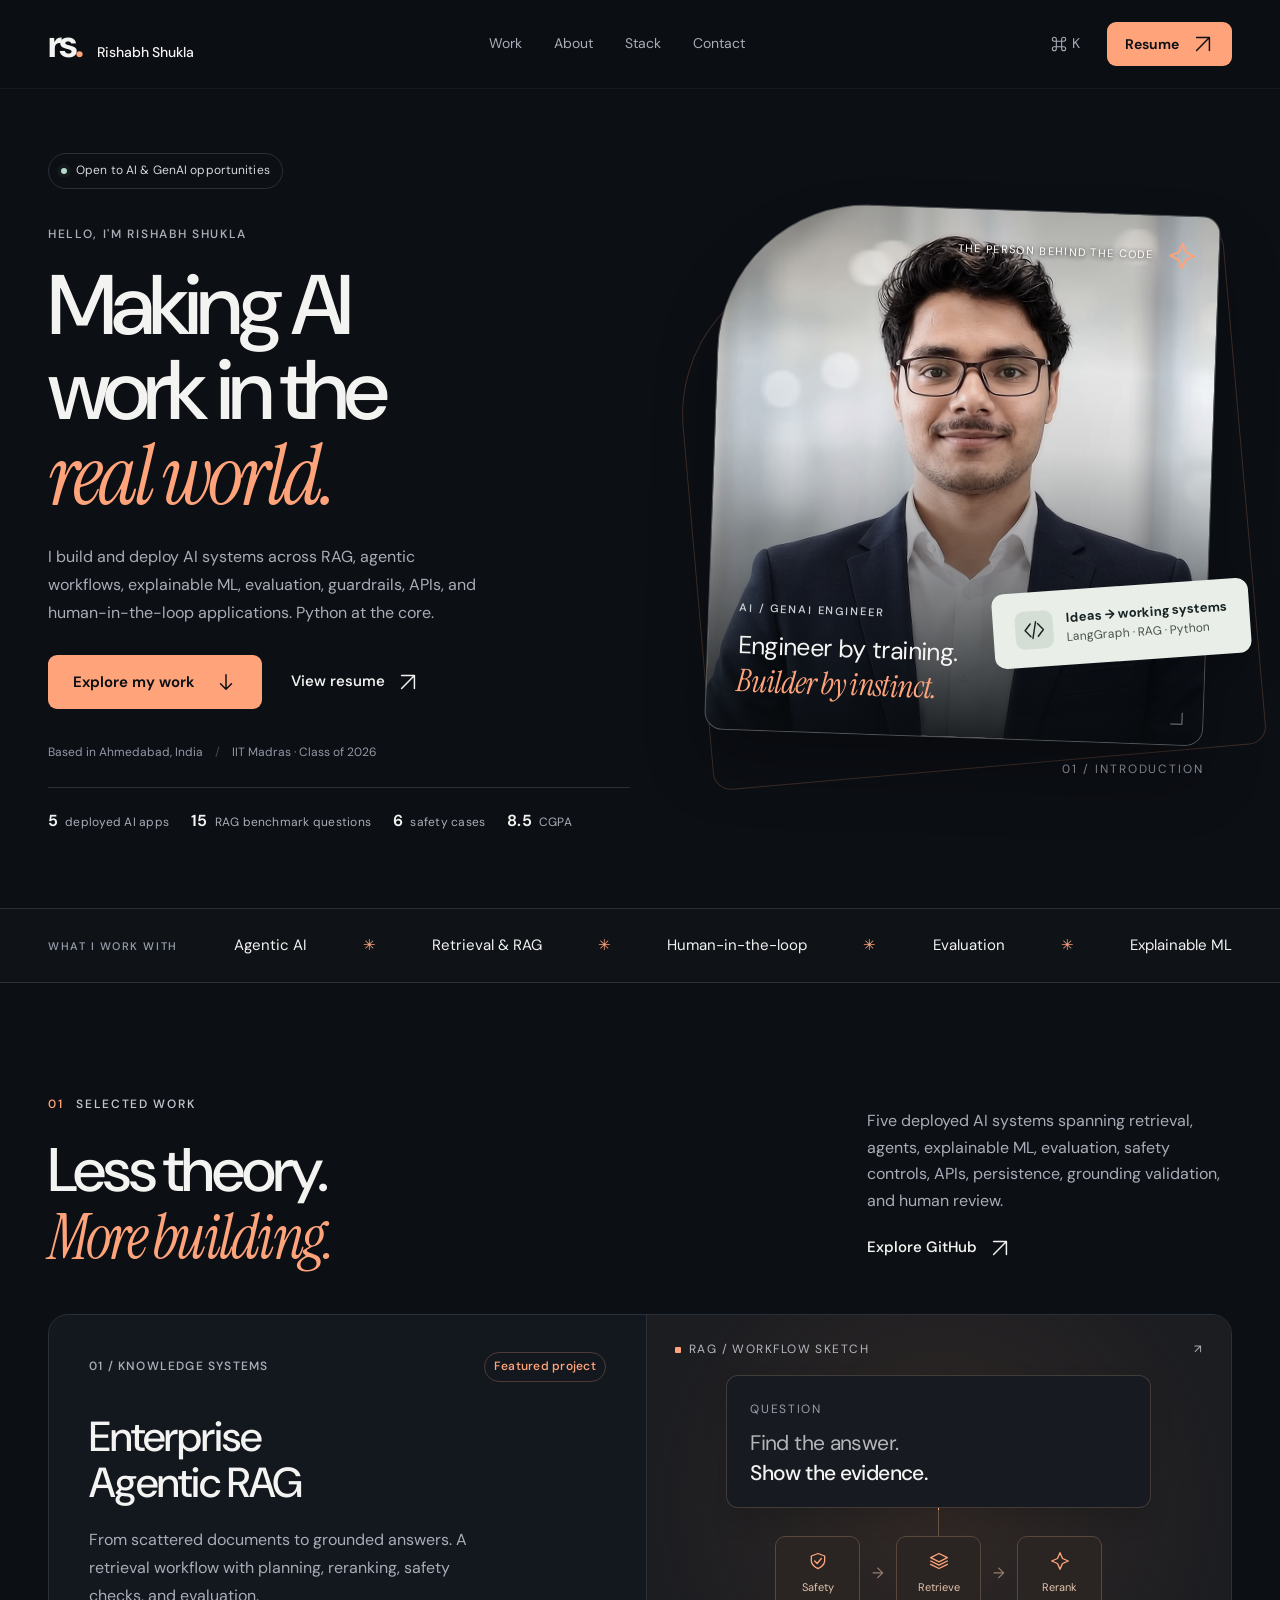
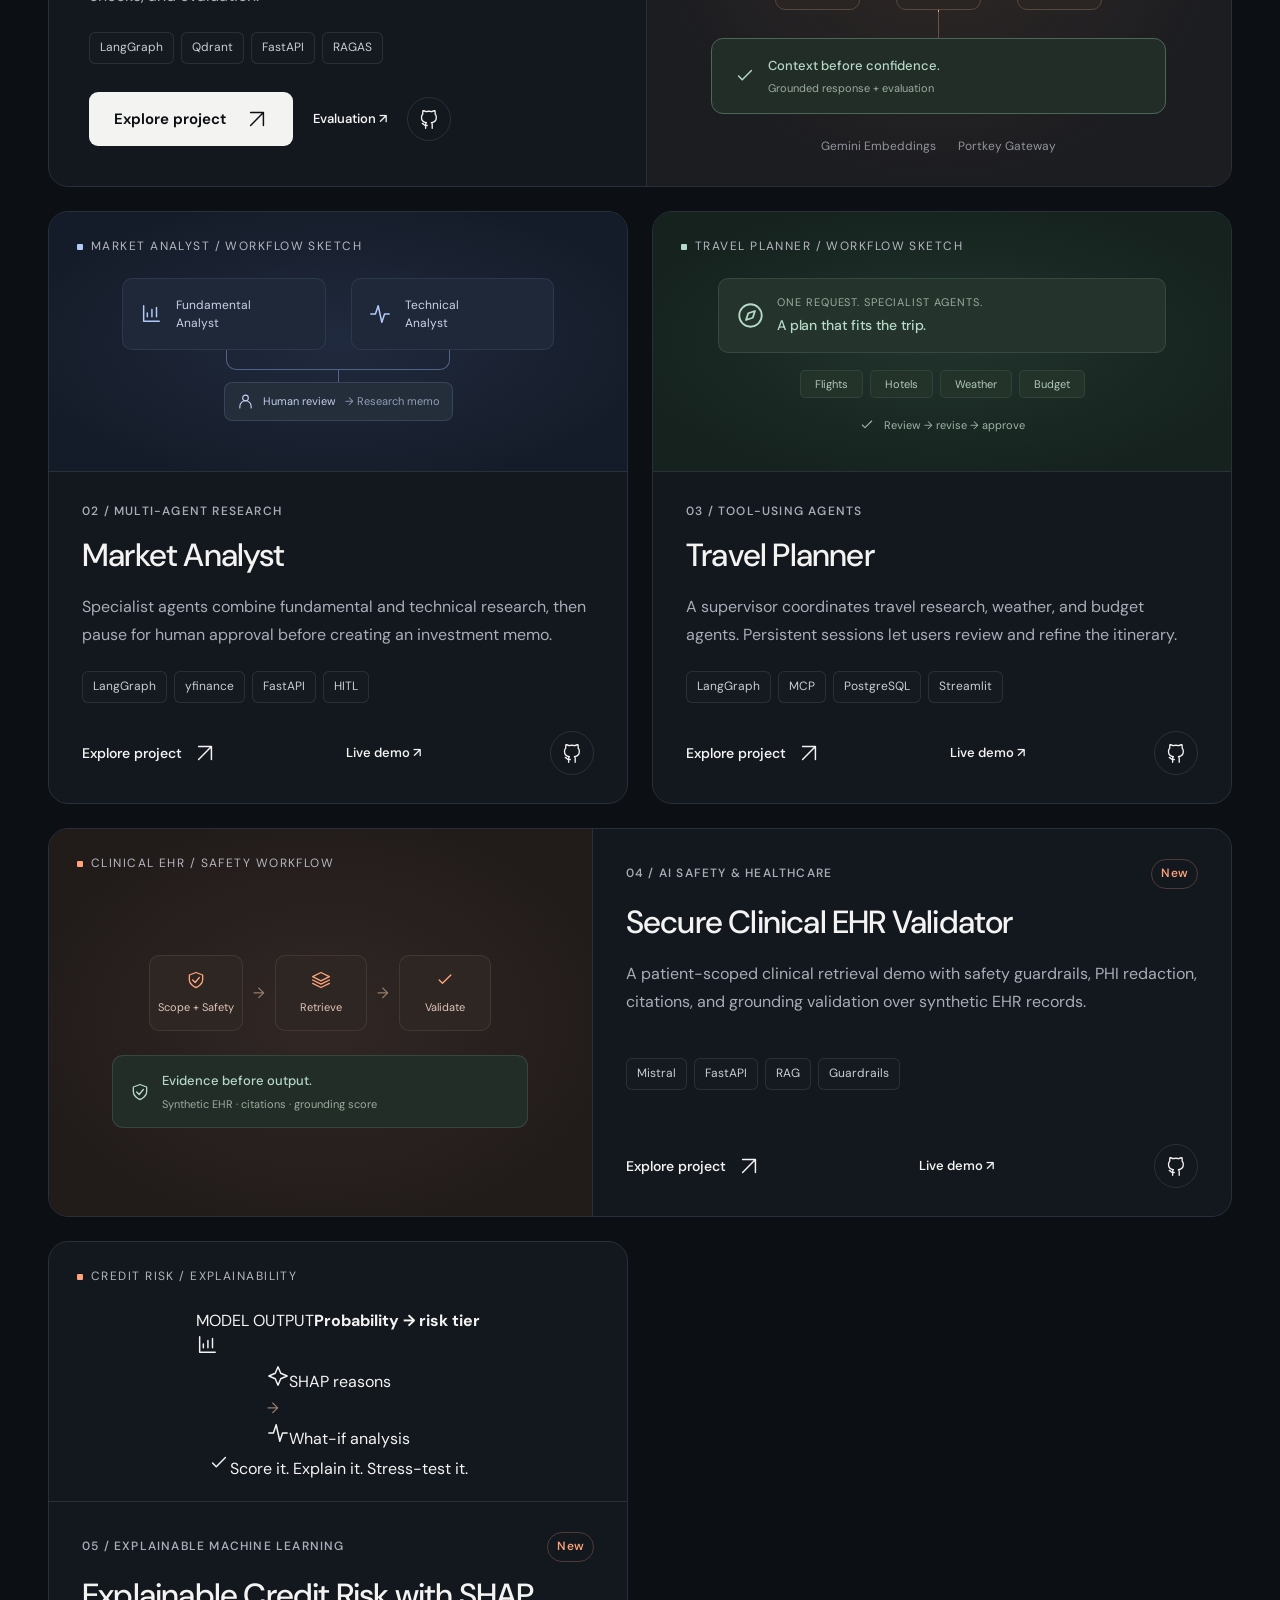
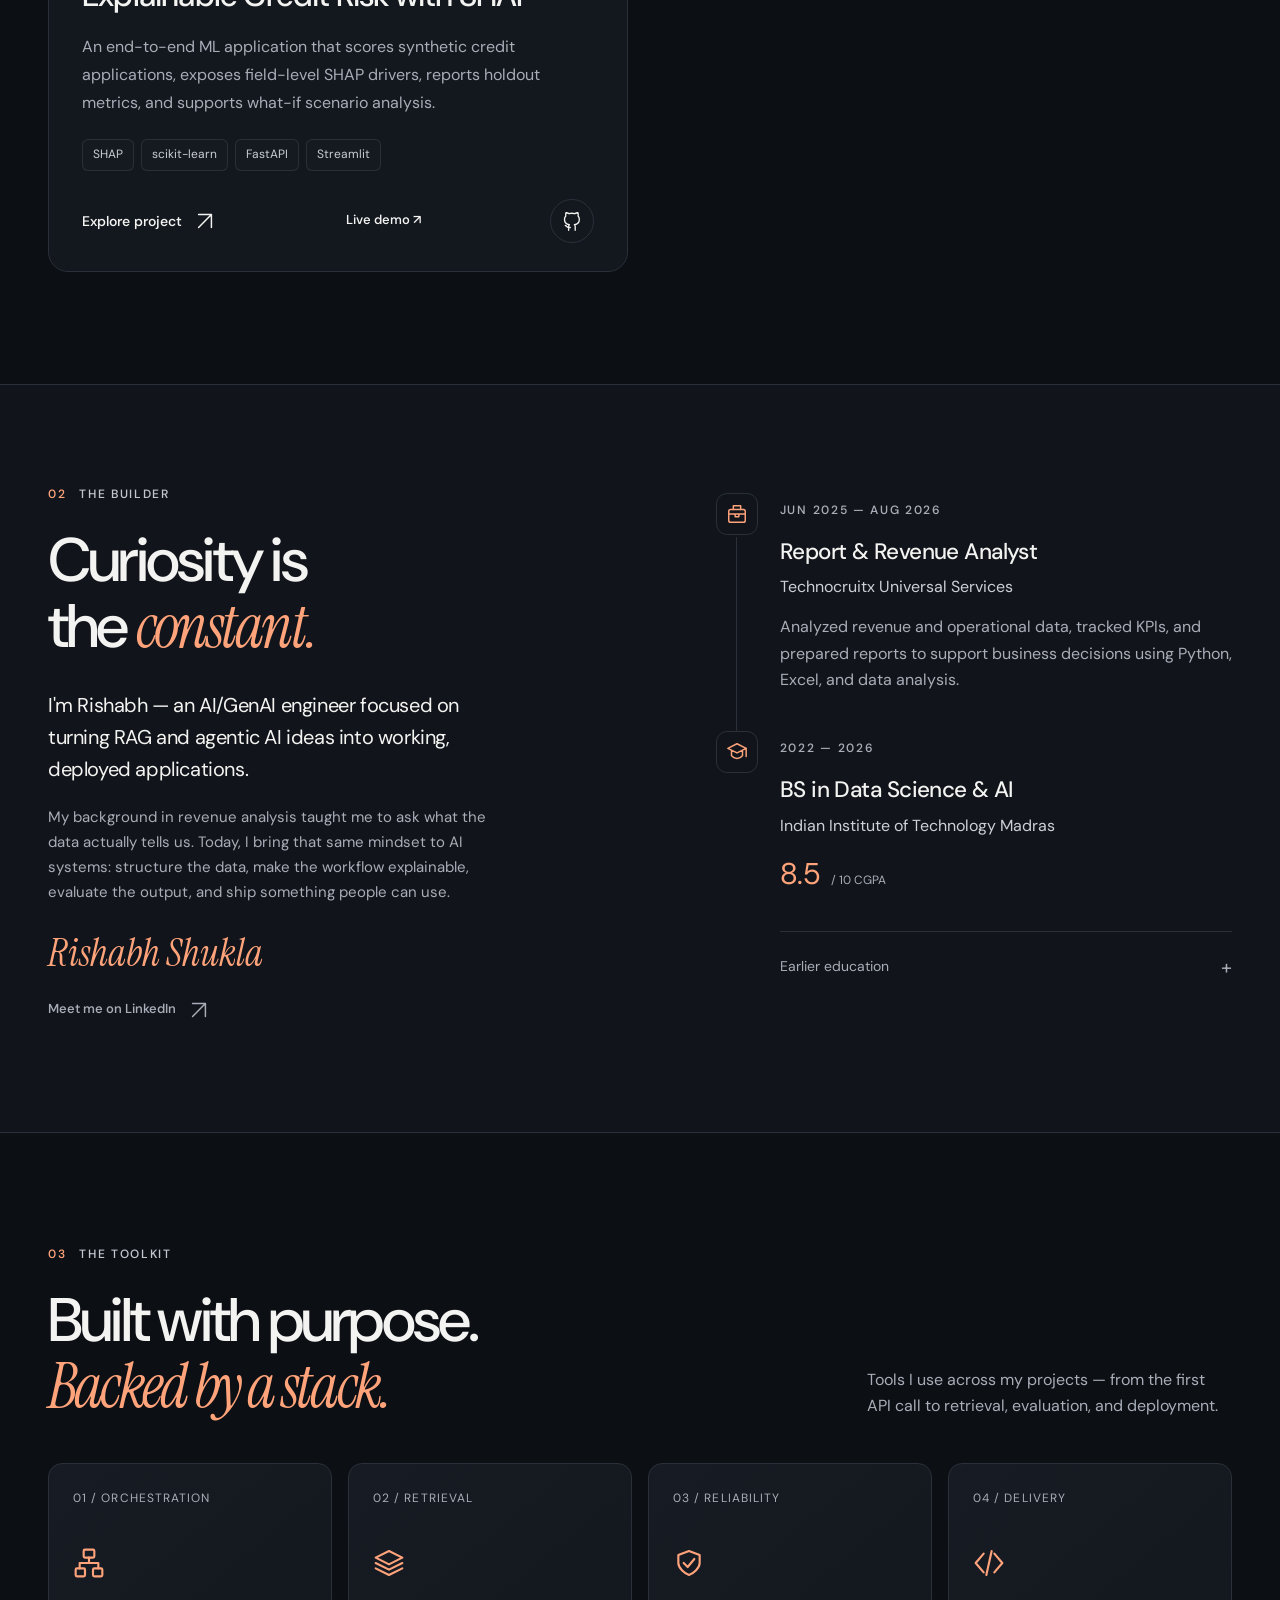
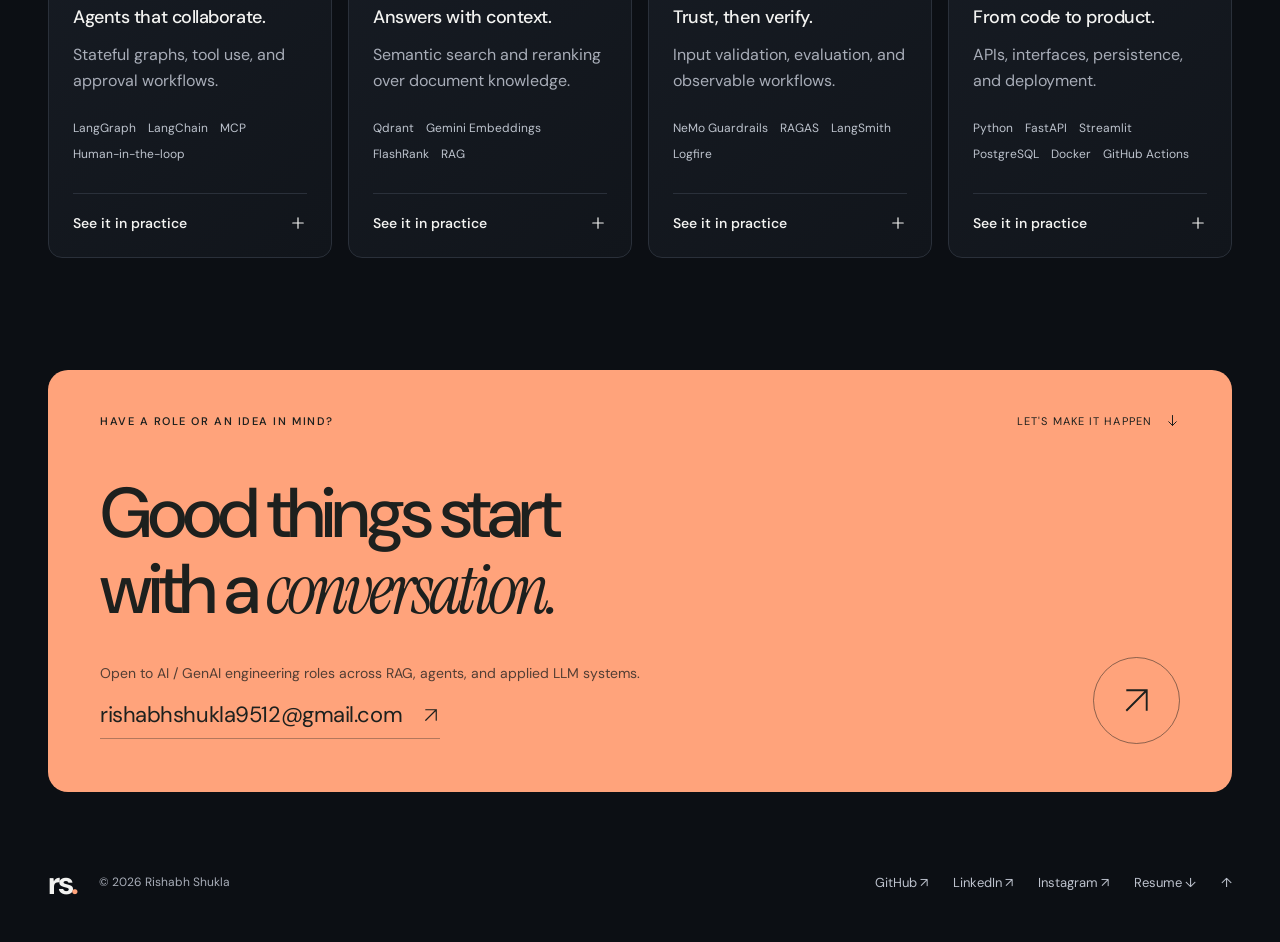
==== index.html @ 97c3cabd "Add explainable credit risk project to portfolio" ====
<!DOCTYPE html>
<html lang="en">
<head>
  <meta charset="UTF-8">
  <meta name="viewport" content="width=device-width, initial-scale=1">
  <meta name="theme-color" content="#0c0f14">
  <title>Rishabh Shukla — AI & GenAI Engineer</title>
  <meta name="description" content="Rishabh Shukla's AI engineering portfolio. Explore agentic RAG, multi-agent systems, secure clinical retrieval, evaluation, safety workflows, and deployed AI applications.">
  <meta property="og:title" content="Rishabh Shukla — AI & GenAI Engineer">
  <meta property="og:description" content="Building deployed AI systems with Python, LangGraph, RAG, safety guardrails, evaluation, APIs, and human-in-the-loop workflows.">
  <meta property="og:type" content="website">
  <meta property="og:url" content="https://my-portfolio-website-topaz-beta.vercel.app/">
  <link rel="canonical" href="https://my-portfolio-website-topaz-beta.vercel.app/">
  <link rel="icon" href="favicon.svg" type="image/svg+xml">
  <link rel="preconnect" href="https://fonts.googleapis.com">
  <link rel="preconnect" href="https://fonts.gstatic.com" crossorigin>
  <link href="https://fonts.googleapis.com/css2?family=DM+Sans:wght@400;450;500;550;600;650;700&family=Instrument+Serif:ital@0;1&display=swap" rel="stylesheet">
  <link rel="preload" href="frames/frame_000001.png" as="image">
  <link rel="stylesheet" href="style.css?v=20260919-credit">
  <script src="script.js?v=20260919-credit" defer></script>
</head>
<body>
  <a class="skip-link" href="#main">Skip to content</a>
  <div class="scroll-progress" aria-hidden="true"></div>
  <header class="site-header">
    <nav class="nav wrap" aria-label="Main navigation">
      <a class="brand" href="#hero" aria-label="Rishabh Shukla, home">rs<span class="brand-dot">.</span><span class="brand-name">Rishabh Shukla</span></a>
      <div class="nav-links" id="navLinks">
        <a href="#projects">Work</a><a href="#about">About</a><a href="#skills">Stack</a><a href="#contact">Contact</a>
      </div>
      <div class="nav-actions">
        <button class="command-trigger" data-open="command" aria-label="Open quick navigation" title="Quick navigation (Ctrl or Command + K)"><svg class="icon" aria-hidden="true"><use href="#i-command"/></svg><kbd>K</kbd></button>
        <button class="button button-small nav-resume" data-open="resume">Resume <svg class="icon" aria-hidden="true"><use href="#i-arrow-up"/></svg></button>
        <button class="icon-button menu-toggle" aria-expanded="false" aria-controls="navLinks" aria-label="Open navigation"><svg class="icon" aria-hidden="true"><use href="#i-menu"/></svg></button>
      </div>
    </nav>
  </header>

  <main id="main">
    <section class="hero wrap" id="hero" aria-labelledby="heroTitle">
      <div class="hero-copy">
        <div class="availability"><span aria-hidden="true"></span> Open to AI & GenAI opportunities</div>
        <p class="eyebrow hero-intro">HELLO, I'M RISHABH SHUKLA</p>
        <h1 id="heroTitle">Making AI<br>work in the<br><em>real world.</em></h1>
        <p class="hero-description">I build and deploy AI systems across RAG, agentic workflows, explainable ML, evaluation, guardrails, APIs, and human-in-the-loop applications. Python at the core.</p>
        <div class="hero-actions"><a class="button" href="#projects">Explore my work <svg class="icon" aria-hidden="true"><use href="#i-arrow-down"/></svg></a><button class="text-button" data-open="resume">View resume <svg class="icon" aria-hidden="true"><use href="#i-arrow-up"/></svg></button></div>
        <div class="hero-footnote"><span>Based in Ahmedabad, India</span><span class="footnote-separator" aria-hidden="true">/</span><span>IIT Madras · Class of 2026</span></div><div class="proof-row" aria-label="Quick proof"><span><strong>5</strong> deployed AI apps</span><span><strong>15</strong> RAG benchmark questions</span><span><strong>6</strong> safety cases</span><span><strong>8.5</strong> CGPA</span></div>
      </div>
      <div class="portrait-composition">
        <div class="portrait-orbit" aria-hidden="true"></div>
        <div class="portrait-card">
          <img class="portrait" src="frames/frame_000001.png" width="1920" height="1080" alt="Rishabh Shukla wearing a navy suit" fetchpriority="high">
          <div class="portrait-shade" aria-hidden="true"></div>
          <span class="photo-corner corner-tl" aria-hidden="true"></span><span class="photo-corner corner-br" aria-hidden="true"></span>
          <div class="portrait-topline"><span>THE PERSON BEHIND THE CODE</span><svg class="icon" aria-hidden="true"><use href="#i-spark"/></svg></div>
          <div class="portrait-caption"><span class="eyebrow">AI / GENAI ENGINEER</span><p>Engineer by training.<br><em>Builder by instinct.</em></p></div>
        </div>
        <div class="portrait-note"><span class="note-icon"><svg class="icon" aria-hidden="true"><use href="#i-code"/></svg></span><div><strong>Ideas → working systems</strong><span>LangGraph · RAG · Python</span></div></div>
        <span class="portrait-index" aria-hidden="true">01 / INTRODUCTION</span>
      </div>
    </section>

    <div class="focus-strip"><div class="wrap focus-inner"><span class="eyebrow">WHAT I WORK WITH</span><span>Agentic AI</span><span class="strip-star" aria-hidden="true">✳</span><span>Retrieval & RAG</span><span class="strip-star" aria-hidden="true">✳</span><span>Human-in-the-loop</span><span class="strip-star" aria-hidden="true">✳</span><span>Evaluation</span><span class="strip-star" aria-hidden="true">✳</span><span>Explainable ML</span></div></div>

    <section class="section wrap" id="projects" aria-labelledby="workTitle">
      <div class="section-heading reveal"><div><p class="eyebrow section-label"><span>01</span> SELECTED WORK</p><h2 id="workTitle">Less theory.<br><em>More building.</em></h2></div><div class="section-intro"><p>Five deployed AI systems spanning retrieval, agents, explainable ML, evaluation, safety controls, APIs, persistence, grounding validation, and human review.</p><a class="text-link" href="https://github.com/rs6739171-hash" target="_blank" rel="noopener noreferrer">Explore GitHub <svg class="icon" aria-hidden="true"><use href="#i-arrow-up"/></svg></a></div></div>

      <article class="project project-featured reveal" data-project-card="rag">
        <div class="project-copy"><div class="project-meta"><span>01 / KNOWLEDGE SYSTEMS</span><span class="project-type">Featured project</span></div><h3>Enterprise<br>Agentic RAG</h3><p>From scattered documents to grounded answers. A retrieval workflow with planning, reranking, safety checks, and evaluation.</p><ul class="tags" aria-label="Technologies"><li>LangGraph</li><li>Qdrant</li><li>FastAPI</li><li>RAGAS</li></ul><div class="project-actions"><button class="button button-light" data-project="rag">Explore project <svg class="icon" aria-hidden="true"><use href="#i-arrow-up"/></svg></button><a class="text-link project-live-link" href="https://enterprise-rag-rishabh.onrender.com/?page=evaluation" target="_blank" rel="noopener noreferrer">Evaluation ↗</a><a class="icon-button" href="https://github.com/rs6739171-hash/Enterprise_Agentic_RAG" target="_blank" rel="noopener noreferrer" aria-label="Enterprise Agentic RAG source code"><svg class="icon" aria-hidden="true"><use href="#i-github"/></svg></a></div></div>
        <div class="rag-visual project-visual" aria-label="RAG workflow: question, safety check, retrieval and reranking, grounded response">
          <div class="visual-header"><span class="tiny-square" aria-hidden="true"></span><span>RAG / WORKFLOW SKETCH</span><span class="visual-code">↗</span></div>
          <div class="query-bubble"><span class="tiny-label">QUESTION</span><p>Find the answer.<br><strong>Show the evidence.</strong></p></div>
          <div class="flow-line" aria-hidden="true"><span></span></div>
          <div class="pipeline-row"><div class="pipeline-node"><svg class="icon" aria-hidden="true"><use href="#i-shield"/></svg><span>Safety</span></div><span class="pipeline-arrow" aria-hidden="true">→</span><div class="pipeline-node"><svg class="icon" aria-hidden="true"><use href="#i-layers"/></svg><span>Retrieve</span></div><span class="pipeline-arrow" aria-hidden="true">→</span><div class="pipeline-node"><svg class="icon" aria-hidden="true"><use href="#i-spark"/></svg><span>Rerank</span></div></div>
          <div class="flow-line" aria-hidden="true"><span></span></div>
          <div class="answer-bubble"><svg class="icon" aria-hidden="true"><use href="#i-check"/></svg><div><strong>Context before confidence.</strong><span>Grounded response + evaluation</span></div></div>
          <div class="visual-footer"><span>Gemini Embeddings</span><span>Portkey Gateway</span></div>
        </div>
      </article>
      <div class="project-grid">
        <article class="project project-secondary reveal" data-project-card="market">
          <div class="project-visual market-visual"><div class="visual-header"><span class="tiny-square" aria-hidden="true"></span><span>MARKET ANALYST / WORKFLOW SKETCH</span></div><div class="agent-layout"><div class="agent-tile"><svg class="icon" aria-hidden="true"><use href="#i-chart"/></svg><span>Fundamental<br>Analyst</span></div><div class="agent-tile"><svg class="icon" aria-hidden="true"><use href="#i-activity"/></svg><span>Technical<br>Analyst</span></div></div><div class="agent-merge" aria-hidden="true"></div><div class="review-pill"><svg class="icon" aria-hidden="true"><use href="#i-user"/></svg>Human review <span>→ Research memo</span></div></div>
          <div class="project-copy"><div class="project-meta"><span>02 / MULTI-AGENT RESEARCH</span></div><h3>Market Analyst</h3><p>Specialist agents combine fundamental and technical research, then pause for human approval before creating an investment memo.</p><ul class="tags" aria-label="Technologies"><li>LangGraph</li><li>yfinance</li><li>FastAPI</li><li>HITL</li></ul><div class="project-actions"><button class="text-button" data-project="market">Explore project <svg class="icon" aria-hidden="true"><use href="#i-arrow-up"/></svg></button><a class="text-link project-live-link" href="https://market-analyst-rishabh.onrender.com/" target="_blank" rel="noopener noreferrer">Live demo ↗</a><a class="icon-button" href="https://github.com/rs6739171-hash/Market_Analyst_Agent" target="_blank" rel="noopener noreferrer" aria-label="Market Analyst source code"><svg class="icon" aria-hidden="true"><use href="#i-github"/></svg></a></div></div>
        </article>
        <article class="project project-secondary reveal" data-project-card="travel">
          <div class="project-visual travel-visual"><div class="visual-header"><span class="tiny-square" aria-hidden="true"></span><span>TRAVEL PLANNER / WORKFLOW SKETCH</span></div><div class="travel-request"><svg class="icon" aria-hidden="true"><use href="#i-compass"/></svg><div><span>ONE REQUEST. SPECIALIST AGENTS.</span><strong>A plan that fits the trip.</strong></div></div><div class="travel-routes"><span>Flights</span><span>Hotels</span><span>Weather</span><span>Budget</span></div><div class="travel-result"><svg class="icon" aria-hidden="true"><use href="#i-check"/></svg> Review → revise → approve</div></div>
          <div class="project-copy"><div class="project-meta"><span>03 / TOOL-USING AGENTS</span></div><h3>Travel Planner</h3><p>A supervisor coordinates travel research, weather, and budget agents. Persistent sessions let users review and refine the itinerary.</p><ul class="tags" aria-label="Technologies"><li>LangGraph</li><li>MCP</li><li>PostgreSQL</li><li>Streamlit</li></ul><div class="project-actions"><button class="text-button" data-project="travel">Explore project <svg class="icon" aria-hidden="true"><use href="#i-arrow-up"/></svg></button><a class="text-link project-live-link" href="https://travel-planner-rishabh.onrender.com/" target="_blank" rel="noopener noreferrer">Live demo ↗</a><a class="icon-button" href="https://github.com/rs6739171-hash/Travel_Planner_System" target="_blank" rel="noopener noreferrer" aria-label="Travel Planner source code"><svg class="icon" aria-hidden="true"><use href="#i-github"/></svg></a></div></div>
        </article>
        <article class="project project-secondary reveal" data-project-card="clinical">
          <div class="project-visual clinical-visual">
            <div class="visual-header"><span class="tiny-square" aria-hidden="true"></span><span>CLINICAL EHR / SAFETY WORKFLOW</span></div>
            <div class="clinical-flow">
              <div class="clinical-node"><svg class="icon" aria-hidden="true"><use href="#i-shield"/></svg><span>Scope + Safety</span></div>
              <span class="pipeline-arrow" aria-hidden="true">→</span>
              <div class="clinical-node"><svg class="icon" aria-hidden="true"><use href="#i-layers"/></svg><span>Retrieve</span></div>
              <span class="pipeline-arrow" aria-hidden="true">→</span>
              <div class="clinical-node"><svg class="icon" aria-hidden="true"><use href="#i-check"/></svg><span>Validate</span></div>
            </div>
            <div class="clinical-result"><svg class="icon" aria-hidden="true"><use href="#i-shield"/></svg><div><strong>Evidence before output.</strong><span>Synthetic EHR · citations · grounding score</span></div></div>
          </div>
          <div class="project-copy"><div class="project-meta"><span>04 / AI SAFETY & HEALTHCARE</span><span class="project-type">New</span></div><h3>Secure Clinical EHR Validator</h3><p>A patient-scoped clinical retrieval demo with safety guardrails, PHI redaction, citations, and grounding validation over synthetic EHR records.</p><ul class="tags" aria-label="Technologies"><li>Mistral</li><li>FastAPI</li><li>RAG</li><li>Guardrails</li></ul><div class="project-actions"><button class="text-button" data-project="clinical">Explore project <svg class="icon" aria-hidden="true"><use href="#i-arrow-up"/></svg></button><a class="text-link project-live-link" href="https://secure-clinical-ehr-validator.onrender.com" target="_blank" rel="noopener noreferrer">Live demo ↗</a><a class="icon-button" href="https://github.com/rs6739171-hash/My-Portfolio-Website/tree/main/projects/Secure_Clinical_EHR_Validator" target="_blank" rel="noopener noreferrer" aria-label="Secure Clinical EHR Validator source code"><svg class="icon" aria-hidden="true"><use href="#i-github"/></svg></a></div></div>
        </article>
        <article class="project project-secondary reveal credit-project" data-project-card="credit">
          <div class="project-visual credit-visual">
            <div class="visual-header"><span class="tiny-square" aria-hidden="true"></span><span>CREDIT RISK / EXPLAINABILITY</span></div>
            <div class="credit-score-card">
              <div><span>MODEL OUTPUT</span><strong>Probability → risk tier</strong></div>
              <svg class="icon" aria-hidden="true"><use href="#i-chart"/></svg>
            </div>
            <div class="credit-explain-row">
              <div><svg class="icon" aria-hidden="true"><use href="#i-spark"/></svg><span>SHAP reasons</span></div>
              <span class="pipeline-arrow" aria-hidden="true">→</span>
              <div><svg class="icon" aria-hidden="true"><use href="#i-activity"/></svg><span>What-if analysis</span></div>
            </div>
            <div class="credit-result"><svg class="icon" aria-hidden="true"><use href="#i-check"/></svg><span>Score it. Explain it. Stress-test it.</span></div>
          </div>
          <div class="project-copy"><div class="project-meta"><span>05 / EXPLAINABLE MACHINE LEARNING</span><span class="project-type">New</span></div><h3>Explainable Credit Risk with SHAP</h3><p>An end-to-end ML application that scores synthetic credit applications, exposes field-level SHAP drivers, reports holdout metrics, and supports what-if scenario analysis.</p><ul class="tags" aria-label="Technologies"><li>SHAP</li><li>scikit-learn</li><li>FastAPI</li><li>Streamlit</li></ul><div class="project-actions"><button class="text-button" data-project="credit">Explore project <svg class="icon" aria-hidden="true"><use href="#i-arrow-up"/></svg></button><a class="text-link project-live-link" href="https://explainable-credit-risk-shap.onrender.com" target="_blank" rel="noopener noreferrer">Live demo ↗</a><a class="icon-button" href="https://github.com/rs6739171-hash/My-Portfolio-Website/tree/main/projects/Explainable_Credit_Risk_SHAP" target="_blank" rel="noopener noreferrer" aria-label="Explainable Credit Risk source code"><svg class="icon" aria-hidden="true"><use href="#i-github"/></svg></a></div></div>
        </article>
      </div>
    </section>

    <section class="about-section" id="about" aria-labelledby="aboutTitle"><div class="wrap about-grid">
      <div class="reveal"><p class="eyebrow section-label"><span>02</span> THE BUILDER</p><h2 id="aboutTitle">Curiosity is<br>the <em>constant.</em></h2><p class="about-lead">I'm Rishabh — an AI/GenAI engineer focused on turning RAG and agentic AI ideas into working, deployed applications.</p><p class="muted">My background in revenue analysis taught me to ask what the data actually tells us. Today, I bring that same mindset to AI systems: structure the data, make the workflow explainable, evaluate the output, and ship something people can use.</p><div class="about-signoff"><span class="signature">Rishabh Shukla</span><a class="text-link" href="https://www.linkedin.com/in/rishabhshukla9512/" target="_blank" rel="noopener noreferrer">Meet me on LinkedIn <svg class="icon" aria-hidden="true"><use href="#i-arrow-up"/></svg></a></div></div>
      <div class="timeline reveal" id="experience"><article class="timeline-item"><div class="timeline-marker" aria-hidden="true"><svg class="icon" aria-hidden="true"><use href="#i-briefcase"/></svg></div><div><p class="eyebrow">JUN 2025 — AUG 2026</p><h3>Report & Revenue Analyst</h3><p class="timeline-org">Technocruitx Universal Services</p><p class="muted">Analyzed revenue and operational data, tracked KPIs, and prepared reports to support business decisions using Python, Excel, and data analysis.</p></div></article><article class="timeline-item"><div class="timeline-marker" aria-hidden="true"><svg class="icon" aria-hidden="true"><use href="#i-graduation"/></svg></div><div><p class="eyebrow">2022 — 2026</p><h3>BS in Data Science & AI</h3><p class="timeline-org">Indian Institute of Technology Madras</p><div class="grade-badge">8.5 <span>/ 10 CGPA</span></div></div></article><details class="earlier-education"><summary>Earlier education <span aria-hidden="true">+</span></summary><p><strong>Class XII · CBSE</strong><br>ASHA Public School, Kannauj · 2021–2022 · 68%</p><p><strong>Class X · CBSE</strong><br>ASHA Public School, Kannauj · 2019–2020 · 85%</p></details></div>
    </div></section>

    <section class="section wrap" id="skills" aria-labelledby="skillsTitle"><div class="section-heading reveal"><div><p class="eyebrow section-label"><span>03</span> THE TOOLKIT</p><h2 id="skillsTitle">Built with purpose.<br><em>Backed by a stack.</em></h2></div><p class="section-intro">Tools I use across my projects — from the first API call to retrieval, evaluation, and deployment.</p></div><div class="skills-grid">
      <article class="skill-card reveal"><span class="skill-number">01 / ORCHESTRATION</span><svg class="icon skill-icon" aria-hidden="true"><use href="#i-nodes"/></svg><h3>Agents that collaborate.</h3><p>Stateful graphs, tool use, and approval workflows.</p><ul class="skill-list"><li>LangGraph</li><li>LangChain</li><li>MCP</li><li>Human-in-the-loop</li></ul><button class="text-link" data-skill="agents">See it in practice <svg class="icon" aria-hidden="true"><use href="#i-plus"/></svg></button></article>
      <article class="skill-card reveal"><span class="skill-number">02 / RETRIEVAL</span><svg class="icon skill-icon" aria-hidden="true"><use href="#i-layers"/></svg><h3>Answers with context.</h3><p>Semantic search and reranking over document knowledge.</p><ul class="skill-list"><li>Qdrant</li><li>Gemini Embeddings</li><li>FlashRank</li><li>RAG</li></ul><button class="text-link" data-skill="retrieval">See it in practice <svg class="icon" aria-hidden="true"><use href="#i-plus"/></svg></button></article>
      <article class="skill-card reveal"><span class="skill-number">03 / RELIABILITY</span><svg class="icon skill-icon" aria-hidden="true"><use href="#i-shield"/></svg><h3>Trust, then verify.</h3><p>Input validation, evaluation, and observable workflows.</p><ul class="skill-list"><li>NeMo Guardrails</li><li>RAGAS</li><li>LangSmith</li><li>Logfire</li></ul><button class="text-link" data-skill="reliability">See it in practice <svg class="icon" aria-hidden="true"><use href="#i-plus"/></svg></button></article>
      <article class="skill-card reveal"><span class="skill-number">04 / DELIVERY</span><svg class="icon skill-icon" aria-hidden="true"><use href="#i-code"/></svg><h3>From code to product.</h3><p>APIs, interfaces, persistence, and deployment.</p><ul class="skill-list"><li>Python</li><li>FastAPI</li><li>Streamlit</li><li>PostgreSQL</li><li>Docker</li><li>GitHub Actions</li></ul><button class="text-link" data-skill="delivery">See it in practice <svg class="icon" aria-hidden="true"><use href="#i-plus"/></svg></button></article>
    </div></section>

    <section class="contact-section wrap reveal" id="contact" aria-labelledby="contactTitle"><div class="contact-top"><p class="eyebrow">HAVE A ROLE OR AN IDEA IN MIND?</p><span>LET'S MAKE IT HAPPEN <svg class="icon" aria-hidden="true"><use href="#i-arrow-down"/></svg></span></div><h2 id="contactTitle">Good things start<br>with a <em>conversation.</em></h2><div class="contact-bottom"><div><p>Open to AI / GenAI engineering roles across RAG, agents, and applied LLM systems.</p><a class="contact-email" href="mailto:rishabhshukla9512@gmail.com">rishabhshukla9512@gmail.com <svg class="icon" aria-hidden="true"><use href="#i-arrow-up"/></svg></a></div><button class="contact-circle" data-open="contact" aria-label="Open contact options"><svg aria-hidden="true"><use href="#i-arrow-up"/></svg></button></div></section>
  </main>

  <footer class="wrap footer"><div><a class="brand" href="#hero" aria-label="Back to top">rs<span class="brand-dot">.</span></a><span>© 2026 Rishabh Shukla</span></div><div class="footer-links"><a href="https://github.com/rs6739171-hash" target="_blank" rel="noopener noreferrer">GitHub ↗</a><a href="https://www.linkedin.com/in/rishabhshukla9512/" target="_blank" rel="noopener noreferrer">LinkedIn ↗</a><a href="https://www.instagram.com/rishabhshukla9512/" target="_blank" rel="noopener noreferrer">Instagram ↗</a><a href="Rishabh_Shukla_Resume.pdf?v=20260918" download="Rishabh_Shukla_Resume.pdf">Resume ↓</a><a href="#hero" aria-label="Back to top">↑</a></div></footer>

  <aside class="recruiter-nudge" id="recruiterNudge" aria-label="Recruiter quick access" hidden><button class="nudge-close icon-button" aria-label="Dismiss recruiter shortcut"><svg class="icon" aria-hidden="true"><use href="#i-close"/></svg></button><span class="eyebrow">QUICK PROOF OF WORK</span><p>Hiring for RAG, agents, or GenAI?</p><button class="text-link" data-project="rag">See strongest project <svg class="icon" aria-hidden="true"><use href="#i-arrow-up"/></svg></button></aside>
  <div class="toast" id="toast" role="status" aria-live="polite"></div>

  <dialog class="modal project-modal" id="projectDialog" aria-labelledby="projectDialogTitle"><div class="modal-header"><span class="eyebrow" id="projectDialogKicker">PROJECT DETAILS</span><button class="icon-button" data-close aria-label="Close project details" autofocus><svg class="icon" aria-hidden="true"><use href="#i-close"/></svg></button></div><div class="modal-body"><h2 id="projectDialogTitle"></h2><p class="modal-lead" id="projectDialogDescription"></p><ul class="tags" id="projectDialogTags"></ul><div class="project-detail-grid"><div><h3>What I built</h3><ul class="detail-list" id="projectDialogFeatures"></ul></div><div class="detail-aside"><span class="eyebrow">THE WORKFLOW</span><ol class="workflow-list" id="projectDialogWorkflow"></ol></div></div><div class="walkthrough"><div class="walkthrough-heading"><div><h3>Step through the workflow</h3><p>Illustrative walkthrough. No live API calls or measured results.</p></div><button class="button button-small button-light" id="walkthroughNext">Start walkthrough <span aria-hidden="true">→</span></button></div><div class="walkthrough-output" id="walkthroughOutput" role="status" aria-live="polite">Explore how the agents work together, one step at a time.</div></div><div class="modal-actions"><a class="button" id="projectDemoLink" target="_blank" rel="noopener noreferrer">Open hosted app <svg class="icon" aria-hidden="true"><use href="#i-arrow-up"/></svg></a><a class="button button-outline" id="projectSourceLink" target="_blank" rel="noopener noreferrer">View source <svg class="icon" aria-hidden="true"><use href="#i-github"/></svg></a><button class="text-button" id="copyDemoPasscode">Copy demo passcode</button></div><p class="modal-note">Hosted demos may take a moment to wake up. If asked, use the demo passcode.</p></div></dialog>

  <dialog class="modal resume-modal" id="resumeDialog" aria-labelledby="resumeTitle"><div class="modal-header"><div><span class="eyebrow">EXPERIENCE, PROJECTS & EDUCATION</span><h2 id="resumeTitle">My resume</h2></div><button class="icon-button" data-close aria-label="Close resume preview" autofocus><svg class="icon" aria-hidden="true"><use href="#i-close"/></svg></button></div><div class="resume-toolbar"><a class="button button-small" href="Rishabh_Shukla_Resume.pdf?v=20260918" download="Rishabh_Shukla_Resume.pdf">Download PDF <svg class="icon" aria-hidden="true"><use href="#i-download"/></svg></a><a class="text-link" href="Rishabh_Shukla_Resume.pdf?v=20260918" target="_blank" rel="noopener noreferrer">Open full-size PDF ↗</a></div><div class="resume-preview"><img src="assets/resume-preview.jpg" width="1273" height="1800" loading="lazy" alt="Preview of Rishabh Shukla's resume. Use Open full-size PDF to read selectable text or download the document."></div></dialog>

  <dialog class="modal contact-modal" id="contactDialog" aria-labelledby="contactDialogTitle"><div class="modal-header"><span class="eyebrow">LET'S CONNECT</span><button class="icon-button" data-close aria-label="Close contact options" autofocus><svg class="icon" aria-hidden="true"><use href="#i-close"/></svg></button></div><div class="modal-body"><h2 id="contactDialogTitle">Your next AI builder?</h2><p class="modal-lead">I'm exploring AI and GenAI engineering roles where I can contribute to RAG, agentic workflows, and applied LLM systems.</p><div class="recruiter-summary"><span>Ahmedabad, India</span><span>BS · IIT Madras · 8.5 CGPA</span><span>Python · LangGraph · RAG</span></div><a class="contact-option" href="mailto:rishabhshukla9512@gmail.com?subject=AI%20Engineering%20Opportunity"><svg class="icon" aria-hidden="true"><use href="#i-mail"/></svg><div><span>Email me</span><strong>rishabhshukla9512@gmail.com</strong></div><svg class="icon" aria-hidden="true"><use href="#i-arrow-up"/></svg></a><div class="contact-option"><svg class="icon" aria-hidden="true"><use href="#i-phone"/></svg><div><span>Phone</span><a href="tel:+919555474712">+91 95554 74712</a></div></div><div class="modal-actions"><button class="button" id="copyEmail">Copy email <svg class="icon" aria-hidden="true"><use href="#i-copy"/></svg></button><a class="button button-outline" href="Rishabh_Shukla_Resume.pdf?v=20260918" download="Rishabh_Shukla_Resume.pdf">Download resume <svg class="icon" aria-hidden="true"><use href="#i-download"/></svg></a></div><div class="contact-socials"><a href="https://www.linkedin.com/in/rishabhshukla9512/" target="_blank" rel="noopener noreferrer">LinkedIn ↗</a><a href="https://github.com/rs6739171-hash" target="_blank" rel="noopener noreferrer">GitHub ↗</a></div></div></dialog>

  <dialog class="modal command-modal" id="commandDialog" aria-labelledby="commandTitle"><div class="modal-header"><h2 id="commandTitle">Jump to something.</h2><button class="icon-button" data-close aria-label="Close quick navigation"><svg class="icon" aria-hidden="true"><use href="#i-close"/></svg></button></div><div class="command-search"><svg class="icon" aria-hidden="true"><use href="#i-search"/></svg><input id="commandSearch" type="search" aria-label="Search sections, projects, or resume" placeholder="Try ‘RAG’, ‘resume’, or ‘contact’" autocomplete="off" autofocus></div><div class="command-results" id="commandResults"></div><p id="commandEmpty" class="command-empty" hidden>No matches. Try projects, resume, or contact.</p><div class="command-footer"><span>↑ ↓ to move · Enter to open</span><span>Esc to close</span></div></dialog>

  <dialog class="modal skill-modal" id="skillDialog" aria-labelledby="skillTitle"><div class="modal-header"><span class="eyebrow">TOOLS IN PRACTICE</span><button class="icon-button" data-close aria-label="Close skill details" autofocus><svg class="icon" aria-hidden="true"><use href="#i-close"/></svg></button></div><div class="modal-body"><h2 id="skillTitle"></h2><p class="modal-lead" id="skillDescription"></p><ul class="detail-list" id="skillExamples"></ul><button class="button" id="skillProjectButton">Explore related project <svg class="icon" aria-hidden="true"><use href="#i-arrow-up"/></svg></button></div></dialog>

  <svg class="icon-sprite" xmlns="http://www.w3.org/2000/svg" aria-hidden="true" width="0" height="0"><defs>
    <symbol id="i-arrow-up" viewBox="0 0 24 24"><path d="M5 19 19 5M5 5h14v14"/></symbol><symbol id="i-arrow-down" viewBox="0 0 24 24"><path d="M12 4v16m-6-6 6 6 6-6"/></symbol><symbol id="i-close" viewBox="0 0 24 24"><path d="m6 6 12 12M18 6 6 18"/></symbol><symbol id="i-menu" viewBox="0 0 24 24"><path d="M4 7h16M4 12h16M4 17h16"/></symbol><symbol id="i-plus" viewBox="0 0 24 24"><path d="M12 5v14M5 12h14"/></symbol><symbol id="i-check" viewBox="0 0 24 24"><path d="m5 12 4 4L19 6"/></symbol><symbol id="i-download" viewBox="0 0 24 24"><path d="M12 3v12m-5-5 5 5 5-5M4 16v5h16v-5"/></symbol><symbol id="i-copy" viewBox="0 0 24 24"><rect x="8" y="8" width="12" height="13" rx="2"/><path d="M16 8V3H3v13h5"/></symbol><symbol id="i-mail" viewBox="0 0 24 24"><rect x="3" y="5" width="18" height="14" rx="2"/><path d="m3 6 9 7 9-7"/></symbol><symbol id="i-phone" viewBox="0 0 24 24"><path d="m6 3 4 5-3 3c2 3 3 4 6 6l3-3 5 4c-1 4-4 4-7 3C8 19 5 16 3 10 2 7 2 4 6 3Z"/></symbol><symbol id="i-search" viewBox="0 0 24 24"><circle cx="10.5" cy="10.5" r="6.5"/><path d="m16 16 5 5"/></symbol><symbol id="i-command" viewBox="0 0 24 24"><path d="M8 8H5a3 3 0 1 1 3-3v14a3 3 0 1 1-3-3h14a3 3 0 1 1-3 3V5a3 3 0 1 1 3 3H8Z"/></symbol><symbol id="i-code" viewBox="0 0 24 24"><path d="m8 5-6 7 6 7m8-14 6 7-6 7M14 3l-4 18"/></symbol><symbol id="i-shield" viewBox="0 0 24 24"><path d="m12 3 8 3v6c0 4-5 8-8 9-3-1-8-5-8-9V6l8-3Z"/><path d="m8 12 3 3 5-6"/></symbol><symbol id="i-layers" viewBox="0 0 24 24"><path d="m12 3 10 5-10 5L2 8l10-5ZM2 12l10 5 10-5M2 16l10 5 10-5"/></symbol><symbol id="i-spark" viewBox="0 0 24 24"><path d="m12 2 3 7 7 3-7 3-3 7-3-7-7-3 7-3 3-7Z"/></symbol><symbol id="i-chart" viewBox="0 0 24 24"><path d="M4 3v17h17M8 15v-4m5 4V7m5 8V5"/></symbol><symbol id="i-activity" viewBox="0 0 24 24"><path d="M2 12h5l3-9 4 18 3-9h5"/></symbol><symbol id="i-user" viewBox="0 0 24 24"><circle cx="12" cy="7" r="4"/><path d="M4 21v-2a8 8 0 0 1 16 0v2"/></symbol><symbol id="i-compass" viewBox="0 0 24 24"><circle cx="12" cy="12" r="10"/><path d="m16 8-2 6-6 2 2-6 6-2Z"/></symbol><symbol id="i-briefcase" viewBox="0 0 24 24"><rect x="3" y="7" width="18" height="14" rx="2"/><path d="M8 7V3h8v4M3 12h18M10 12v3h4v-3"/></symbol><symbol id="i-graduation" viewBox="0 0 24 24"><path d="m2 8 10-5 10 5-10 5L2 8ZM6 10v6c3 4 9 4 12 0v-6m4-2v9"/></symbol><symbol id="i-nodes" viewBox="0 0 24 24"><rect x="8" y="2" width="8" height="6" rx="1"/><rect x="2" y="16" width="7" height="6" rx="1"/><rect x="15" y="16" width="7" height="6" rx="1"/><path d="M12 8v4H5v4m7-4h7v4"/></symbol><symbol id="i-github" viewBox="0 0 24 24"><path d="M9 19c-4 1-4-2-6-2m12 5v-4c0-1-.3-2-1-2 3-.3 6-1.5 6-6 0-1.5-.5-2.5-1.5-3.5.2-.8.3-2-.2-3.5 0 0-1.2-.4-3.8 1a13 13 0 0 0-7 0C5 2.6 3.8 3 3.8 3c-.5 1.5-.4 2.7-.2 3.5C2.5 7.5 2 8.5 2 10c0 4.5 3 5.7 6 6-.7.5-1 1.3-1 2v4" transform="translate(2 0) scale(.9 1)"/></symbol>
  </defs></svg>
</body>
</html>
---- style.css ----
:root{color-scheme:dark;--bg:#0c0f14;--surface:#13171e;--surface-2:#1a2028;--text:#f3f3f1;--muted:#a8adb8;--line:#2a303a;--accent:#ffa37b;--mint:#b4d9c8;--blue:#b3cafa;--font:'DM Sans',Arial,sans-serif;--serif:'Instrument Serif',Georgia,serif;--radius:20px;--ease:cubic-bezier(.2,.8,.2,1)}
*{box-sizing:border-box}html{scroll-behavior:smooth;scroll-padding-top:110px}body{margin:0;background:var(--bg);color:var(--text);font-family:var(--font);font-size:16px;line-height:1.65;-webkit-font-smoothing:antialiased}body.modal-open{overflow:hidden}::selection{background:var(--accent);color:var(--bg)}a{color:inherit;text-decoration:none}button,input{font:inherit}button{cursor:pointer}button,a{-webkit-tap-highlight-color:transparent}button{color:inherit}button:disabled{cursor:default;opacity:.65}button:focus-visible,a:focus-visible,input:focus-visible,summary:focus-visible{outline:2px solid var(--accent);outline-offset:5px}button{border:0}button svg,a svg{flex-shrink:0}h1,h2,h3,p{margin-top:0}h1,h2,h3{font-weight:500;line-height:1.08;letter-spacing:-.045em}h2{font-size:clamp(2.65rem,4.8vw,4.4rem);margin-bottom:0}h3{letter-spacing:-.025em}em{font-family:var(--serif);font-weight:400;color:var(--accent)}p{margin-bottom:1.25rem}.muted{color:var(--muted)}.wrap{width:min(1200px,calc(100% - 96px));margin-inline:auto}.section{padding-block:112px}.icon{width:22px;height:22px;fill:none;stroke:currentColor;stroke-width:1.6;stroke-linecap:round;stroke-linejoin:round}.icon-sprite{position:absolute;overflow:hidden;pointer-events:none}.eyebrow{font-size:.75rem;font-weight:550;letter-spacing:.14em;line-height:1.5}.button{display:inline-flex;align-items:center;justify-content:center;gap:20px;padding:15px 24px;border-radius:9px;background:var(--accent);color:var(--bg);font-size:.9375rem;line-height:1.5;font-weight:650;transition:transform .25s var(--ease),background .25s,box-shadow .25s;border:1px solid transparent;min-height:48px}.button:hover{transform:translateY(-3px);background:#ffb897;box-shadow:0 7px 28px #ffa37b15}.button-small{padding:10px 17px;min-height:42px;gap:13px;font-size:.875rem}.button-light{background:var(--text)}.button-light:hover{background:white}.button-outline{background:transparent;color:var(--text);border-color:var(--line)}.button-outline:hover{background:var(--surface-2);border-color:#59616c}.text-button,.text-link{background:transparent;padding:0;display:inline-flex;align-items:center;gap:12px;font-size:.9375rem;font-weight:550;min-height:44px;line-height:1.45;text-align:left}.text-button:hover,.text-link:hover{color:var(--accent)}.text-button svg,.text-link svg{transition:transform .25s}.text-button:hover svg,.text-link:hover svg{transform:translate(2px,-2px)}.icon-button{display:inline-flex;align-items:center;justify-content:center;width:44px;height:44px;flex-shrink:0;background:transparent;border:1px solid var(--line);border-radius:50%;transition:background .25s,color .25s}.icon-button:hover{color:var(--accent);background:var(--surface-2)}[hidden]{display:none!important}.skip-link{position:fixed;top:-80px;left:20px;z-index:200;background:var(--accent);color:var(--bg);padding:12px 20px;border-radius:6px}.skip-link:focus{top:15px}.scroll-progress{position:fixed;z-index:100;top:0;left:0;width:100%;height:2px;background:var(--accent);transform-origin:left;transform:scaleX(0);pointer-events:none}
/* Navigation */
.site-header{position:sticky;top:0;z-index:30;background:#0c0f14e8;backdrop-filter:blur(18px);border-bottom:1px solid #ffffff0b}.nav{height:88px;display:flex;align-items:center;justify-content:space-between;gap:25px}.brand{display:inline-flex;align-items:baseline;font-size:2.4rem;line-height:1;font-weight:700;letter-spacing:-.075em}.brand-dot{color:var(--accent)}.brand-name{font-size:.875rem;letter-spacing:-.01em;font-weight:500;margin-left:16px}.nav-links{display:flex;align-items:center;gap:32px}.nav-links>a{color:var(--muted);font-size:.875rem;position:relative;padding:12px 0;transition:color .2s}.nav-links>a:hover,.nav-links>a[aria-current]{color:var(--text)}.nav-links>a::after{content:'';position:absolute;bottom:4px;left:0;width:100%;height:2px;background:var(--accent);transform:scaleX(0);transform-origin:left;transition:transform .25s}.nav-links>a[aria-current]::after{transform:scaleX(1)}.nav-actions{display:flex;align-items:center;gap:17px}.command-trigger{background:transparent;display:flex;gap:5px;align-items:center;color:var(--muted);padding:10px;min-height:44px}.command-trigger .icon{width:16px;height:16px}.command-trigger kbd{font-family:inherit;font-size:.875rem}.command-trigger:hover{color:var(--accent)}.menu-toggle{display:none}
/* Introduction */
.hero{display:grid;grid-template-columns:1.12fr 1fr;align-items:center;gap:7%;padding-top:64px;padding-bottom:74px;min-height:740px}.availability{display:inline-flex;align-items:center;gap:9px;border:1px solid var(--line);border-radius:99px;padding:7px 12px;font-size:.75rem;letter-spacing:.01em;color:#d4d9dd;margin-bottom:36px}.availability>span{width:6px;height:6px;background:var(--mint);border-radius:50%;box-shadow:0 0 0 4px #b4d9c80d}.hero-intro{color:var(--muted);margin-bottom:20px}.hero h1{font-size:clamp(4rem,6.6vw,6rem);line-height:1.01;letter-spacing:-.06em;margin-bottom:24px}.hero h1 em{letter-spacing:-.045em;white-space:nowrap}.hero-description{max-width:440px;color:var(--muted);font-size:1rem;line-height:1.75}.hero-actions{display:flex;align-items:center;gap:29px;margin-top:28px}.hero-footnote{display:flex;align-items:center;gap:12px;margin-top:34px;color:#9299a6;font-size:.75rem}.footnote-separator{color:#454c58}.portrait-composition{position:relative;padding-right:20px;isolation:isolate;perspective:1400px}.portrait-card{position:relative;height:530px;width:100%;overflow:hidden;border:1px solid #ffffff24;border-radius:150px 18px 18px 18px;background:#35383a;transform:rotate(2deg);transition:transform .6s var(--ease);box-shadow:0 35px 60px #0004}.portrait-composition:hover .portrait-card{transform:rotate(0deg) translateY(-5px)}.portrait{position:absolute;inset:0;width:100%;height:100%;object-fit:cover;object-position:50% 50%;filter:saturate(.7)}.portrait-shade{position:absolute;inset:0;background:linear-gradient(180deg,#05070b30 0%,transparent 30%,#080c0f15 45%,#080c0fe8 100%)}.portrait-topline{position:absolute;top:25px;right:22px;left:90px;display:flex;align-items:center;justify-content:flex-end;gap:15px;color:#fff;line-height:1.5;font-size:.625rem;letter-spacing:.12em;text-shadow:0 1px 5px #000}.portrait-topline .icon{width:29px;height:29px;color:var(--accent)}.portrait-caption{position:absolute;bottom:27px;left:30px}.portrait-caption .eyebrow{color:#c9ced2;font-size:.6875rem;letter-spacing:.17em}.portrait-caption p{font-size:1.55rem;line-height:1.3;letter-spacing:-.025em;margin:10px 0 0}.portrait-caption em{font-size:1.95rem}.portrait-note{position:absolute;right:-18px;bottom:118px;display:flex;align-items:center;gap:13px;padding:17px 22px;background:#e9eee9;color:#182423;border-radius:12px;box-shadow:0 10px 40px #0003;transform:rotate(-4deg);animation:note-float 6s ease-in-out infinite}.note-icon{width:38px;height:38px;background:#d5ded5;border-radius:9px;display:grid;place-items:center}.portrait-note strong,.portrait-note span:not(.note-icon){display:block}.portrait-note strong{font-size:.8125rem}.portrait-note div>span{font-size:.75rem;color:#46534a}.portrait-index{display:block;text-align:right;padding-right:8px;margin-top:22px;font-size:.6875rem;letter-spacing:.16em;color:#9299a6}.portrait-orbit{position:absolute;inset:45px -14px 12px -22px;border:1px solid #ffa37b35;border-radius:150px 16px 18px 18px;z-index:-1;transform:rotate(-5deg)}.photo-corner{position:absolute;width:12px;height:12px}.corner-br{bottom:20px;right:20px;border-bottom:1px solid #fff7;border-right:1px solid #fff7}.hero-copy{animation:hero-in .85s var(--ease) both}.portrait-composition{animation:hero-in 1.1s var(--ease) both}@keyframes hero-in{from{opacity:0;transform:translateY(25px)}to{opacity:1;transform:translateY(0)}}@keyframes note-float{0%,100%{transform:rotate(-4deg) translateY(0)}50%{transform:rotate(-3deg) translateY(-8px)}}.focus-strip{border-block:1px solid var(--line);background:#0f1318}.focus-inner{display:flex;justify-content:space-between;align-items:center;gap:24px;padding-block:24px;white-space:nowrap}.focus-inner>.eyebrow{color:#9299a6;font-size:.625rem}.focus-inner>span:not(.eyebrow){font-size:.9375rem}.focus-inner>.strip-star{color:var(--accent);font-size:1.375rem}
/* Selected projects */
.section-heading{display:flex;justify-content:space-between;gap:50px;align-items:flex-end;margin-bottom:44px}.section-label{display:flex;align-items:center;gap:13px;margin-bottom:24px;color:#c0c5ce}.section-label>span{color:var(--accent);font-size:.75rem}.section-intro{max-width:365px;color:var(--muted);margin-bottom:0}.section-intro p{margin-bottom:12px}.section-intro .text-link{color:var(--text)}.project{border:1px solid var(--line);background:var(--surface);border-radius:var(--radius);overflow:hidden;transition:border-color .3s,transform .3s var(--ease)}.project:hover{border-color:#68707a;transform:translateY(-4px)}.project-featured{display:grid;grid-template-columns:1.02fr 1fr;min-height:450px}.project-copy{padding:37px 40px}.project-meta{display:flex;justify-content:space-between;gap:12px;align-items:center;font-size:.6875rem;font-weight:550;letter-spacing:.1em;color:var(--muted);margin-bottom:32px}.project-type{font-size:.625rem;border:1px solid #ffa37b40;color:var(--accent);padding:4px 9px;border-radius:99px;letter-spacing:.02em;white-space:nowrap}.project h3{font-size:2.625rem;margin-bottom:20px;line-height:1.1}.project-copy>p{color:var(--muted);font-size:.9375rem;line-height:1.75;max-width:400px}.tags{display:flex;flex-wrap:wrap;gap:7px;padding:0;margin:22px 0 26px;list-style:none}.tags li{font-size:.75rem;padding:5px 10px;border:1px solid #ffffff18;border-radius:6px;color:#c9cdd4;background:#ffffff03}.project-actions{display:flex;gap:18px;align-items:center;justify-content:space-between;margin-top:28px}.project-featured .project-actions{justify-content:flex-start;gap:20px}.project-visual{position:relative;overflow:hidden}.rag-visual{padding:30px 42px;background:radial-gradient(ellipse at 50% 40%,#553c2d60,transparent 70%),#1c1d21;display:flex;flex-direction:column;align-items:center;justify-content:center;border-left:1px solid var(--line)}.visual-header{display:flex;align-items:center;gap:8px;font-size:.625rem;letter-spacing:.12em;color:#b5b7bf;align-self:stretch;position:absolute;left:28px;top:25px;right:28px}.tiny-square{height:6px;width:6px;background:var(--accent);border-radius:1px}.visual-code{margin-left:auto}.query-bubble{width:85%;margin-top:30px;background:#171b21;border:1px solid #7261527a;border-radius:12px;padding:19px 23px;box-shadow:0 12px 24px #0002}.tiny-label{color:#989daa;font-size:.5625rem;letter-spacing:.14em}.query-bubble p{font-size:1.3125rem;line-height:1.4;letter-spacing:-.03em;margin:8px 0 0;color:#b5b6b9}.query-bubble strong{font-weight:500;color:var(--text)}.flow-line{height:28px;width:1px;background:#665343;position:relative;overflow:hidden}.flow-line span{position:absolute;left:0;top:-10px;width:1px;height:12px;background:var(--accent);animation:flow 3s ease-in-out infinite}@keyframes flow{to{transform:translateY(45px)}}.pipeline-row{display:flex;align-items:center;width:100%;justify-content:center;gap:12px}.pipeline-node{border:1px solid #57483d;background:#2a2522;border-radius:10px;min-width:85px;height:74px;display:flex;flex-direction:column;align-items:center;justify-content:center;gap:7px;font-size:.6875rem;color:#e2c2ad}.pipeline-node .icon{width:20px;height:20px;color:var(--accent)}.pipeline-arrow{font-size:.9375rem;color:#9a8270}.answer-bubble{display:flex;align-items:center;gap:12px;background:#222d27;border:1px solid #4b6756;border-radius:12px;padding:16px 22px;width:91%;color:var(--mint)}.answer-bubble strong{display:block;font-size:.8125rem;font-weight:500}.answer-bubble span{display:block;font-size:.6875rem;color:#9aac9e;margin-top:2px}.visual-footer{display:flex;gap:22px;margin-top:23px;font-size:.625rem;color:#91939b}.project-grid{display:grid;grid-template-columns:1fr 1fr;gap:24px;margin-top:24px}.project-secondary .project-copy{padding:30px 33px 28px}.project-secondary h3{font-size:2rem}.project-secondary .project-meta{margin-bottom:16px}.project-secondary .project-copy>p{max-width:none}.project-secondary .project-visual{height:260px;border-bottom:1px solid var(--line);padding:66px 35px 28px;display:flex;flex-direction:column;align-items:center}.market-visual{background:radial-gradient(ellipse at center,#37466855,transparent 80%),#151c29}.market-visual .tiny-square{background:var(--blue)}.agent-layout{display:flex;gap:25px;width:85%}.agent-tile{border:1px solid #4b5c774f;background:#1e2839;border-radius:10px;padding:17px;display:flex;gap:14px;align-items:center;flex:1}.agent-tile .icon{color:var(--blue)}.agent-tile>span{font-size:.75rem;line-height:1.5;color:#cad4e9}.agent-merge{height:20px;width:44%;border:1px solid #506285;border-top:0;border-radius:0 0 10px 10px;position:relative}.agent-merge::after{content:'';position:absolute;width:1px;height:12px;left:50%;bottom:-13px;background:#506285}.review-pill{border:1px solid #50628570;background:#242d3a;border-radius:8px;display:flex;align-items:center;gap:9px;padding:9px 12px;color:#c1cfee;font-size:.6875rem;margin-top:12px;white-space:nowrap}.review-pill .icon{width:17px;height:17px}.review-pill>span{color:#909eb5}.travel-visual{background:radial-gradient(ellipse at center,#47655840,transparent 80%),#15221e}.travel-visual .tiny-square{background:var(--mint)}.travel-request{display:flex;align-items:center;gap:13px;border:1px solid #42615380;background:#24342c;padding:14px 18px;width:88%;border-radius:10px;color:var(--mint)}.travel-request>.icon{width:27px;height:27px}.travel-request span{display:block;font-size:.5rem;letter-spacing:.08em;color:#9dab9d}.travel-request strong{font-size:.875rem;letter-spacing:-.02em;font-weight:500}.travel-routes{display:flex;gap:7px;margin-top:17px}.travel-routes>span{font-size:.6875rem;padding:4px 14px;border-radius:5px;border:1px solid #4b68584f;color:#b2c8ba;background:#233329}.travel-result{display:flex;gap:9px;align-items:center;margin-top:18px;font-size:.6875rem;color:#9fb4a7}.travel-result .icon{height:16px;width:16px}
/* About and skills */
.about-section{background:#11151b;border-block:1px solid var(--line);padding-block:100px}.about-grid{display:grid;grid-template-columns:1.1fr 1fr;gap:100px}.about-lead{font-size:1.25rem;line-height:1.6;letter-spacing:-.02em;margin-top:30px;max-width:460px}.about-grid>.reveal>.muted{max-width:460px;font-size:.9375rem}.about-signoff{margin-top:28px;display:flex;align-items:flex-start;flex-direction:column;gap:13px}.signature{font-family:var(--serif);font-style:italic;font-size:2.4rem;color:var(--accent);line-height:1.1}.about-signoff .text-link{font-size:.8125rem;color:var(--muted)}.timeline{padding-top:8px;scroll-margin-top:110px}.timeline-item{display:grid;grid-template-columns:42px 1fr;gap:22px;padding-bottom:38px;position:relative}.timeline-item:first-child::after{content:'';position:absolute;left:20px;top:44px;bottom:0;width:1px;background:var(--line)}.timeline-marker{display:grid;place-items:center;width:42px;height:42px;border:1px solid var(--line);border-radius:11px;color:var(--accent)}.timeline-item .eyebrow{font-size:.6875rem;color:var(--muted);margin:8px 0 18px}.timeline h3{font-size:1.4rem;line-height:1.3;margin-bottom:8px}.timeline-org{font-size:.9375rem;color:#cdd0d8;margin-bottom:14px}.timeline-item .muted{font-size:.875rem;margin:0}.grade-badge{font-size:1.875rem;color:var(--accent);letter-spacing:-.02em;margin-top:15px;line-height:1.3}.grade-badge span{font-size:.75rem;letter-spacing:0;color:var(--muted);margin-left:5px}.earlier-education{margin-left:64px;font-size:.875rem;border-top:1px solid var(--line);padding-top:15px}.earlier-education summary{list-style:none;display:flex;align-items:center;justify-content:space-between;cursor:pointer;color:var(--muted);min-height:40px}.earlier-education summary::-webkit-details-marker{display:none}.earlier-education summary span{font-size:1.25rem}.earlier-education[open] summary span{transform:rotate(45deg)}.earlier-education p{margin-top:15px;color:var(--muted)}.earlier-education strong{color:var(--text);font-weight:500}.skills-grid{display:grid;grid-template-columns:repeat(4,1fr);gap:16px}.skill-card{padding:25px 24px 20px;border:1px solid var(--line);border-radius:14px;background:linear-gradient(140deg,#171c24,#11151b);display:flex;flex-direction:column;transition:border-color .3s,transform .3s}.skill-card:hover{transform:translateY(-5px);border-color:#606873}.skill-number{font-size:.625rem;letter-spacing:.09em;color:var(--muted)}.skill-icon{width:32px;height:32px;color:var(--accent);margin-top:38px;margin-bottom:26px}.skill-card h3{font-size:1.125rem;line-height:1.35;letter-spacing:-.025em;margin-bottom:12px}.skill-card p{font-size:.875rem;color:var(--muted);line-height:1.65}.skill-list{list-style:none;display:flex;flex-wrap:wrap;gap:6px 12px;padding:0;margin:5px 0 28px}.skill-list li{font-size:.75rem;color:#bdc3cd}.skill-card>.text-link{margin-top:auto;border-top:1px solid var(--line);padding-top:16px;justify-content:space-between;font-size:.8125rem}.skill-card>.text-link .icon{width:18px;height:18px}
/* Contact and footer */
.contact-section{background:var(--accent);color:#1d201e;border-radius:var(--radius);padding:42px 52px 48px;position:relative;overflow:hidden;margin-top:0;margin-bottom:70px}.contact-top{display:flex;align-items:center;justify-content:space-between;margin-bottom:45px;gap:20px}.contact-top .eyebrow{font-size:.6875rem;margin:0}.contact-top>span{display:flex;align-items:center;gap:13px;font-size:.625rem;letter-spacing:.1em}.contact-top .icon{width:15px;height:15px}.contact-section h2{font-size:clamp(3rem,5.5vw,5.2rem);letter-spacing:-.055em;margin-bottom:30px}.contact-section em{color:#1d201e}.contact-bottom{display:flex;justify-content:space-between;align-items:center;gap:25px}.contact-bottom p{font-size:.875rem;margin-bottom:12px;color:#533e34}.contact-email{font-size:clamp(.875rem,1.9vw,1.375rem);display:inline-flex;align-items:center;gap:20px;letter-spacing:-.02em;border-bottom:1px solid #1d201e55;padding-bottom:5px}.contact-email .icon{width:18px;height:18px}.contact-email:hover{color:#000}.contact-circle{width:87px;height:87px;border:1px solid #1d201e80;background:transparent;border-radius:50%;display:grid;place-items:center;flex-shrink:0;transition:background .25s,transform .25s}.contact-circle>svg{fill:none;stroke:currentColor;stroke-width:1.3;width:35px;height:35px}.contact-circle:hover{background:#1d201e;color:var(--accent);transform:rotate(8deg)}.contact-section button:focus-visible,.contact-section a:focus-visible{outline-color:#1d201e}.footer{display:flex;justify-content:space-between;align-items:center;gap:30px;padding-bottom:38px}.footer>div:first-child{display:flex;align-items:center;gap:22px}.footer>div:first-child>span{color:var(--muted);font-size:.75rem}.footer .brand{font-size:2rem}.footer-links{display:flex;align-items:center;gap:25px;font-size:.8125rem;color:#bdc2cd}.footer-links>a{padding-block:10px}.footer-links>a:hover{color:var(--accent)}
/* Native dialogs, shortcuts, and feedback */
.modal{color:var(--text);background:#151a22;border:1px solid #3a4350;border-radius:20px;padding:0;width:min(850px,calc(100vw - 40px));max-height:calc(100dvh - 64px);overflow:auto;box-shadow:0 35px 110px #0009;scrollbar-width:thin;scrollbar-color:#515a66 transparent}.modal::backdrop{background:#05080cc4;backdrop-filter:blur(9px)}.modal[open]{animation:modal-in .25s var(--ease)}@keyframes modal-in{from{opacity:0;transform:translateY(18px) scale(.985)}to{opacity:1;transform:none}}.modal-header{display:flex;align-items:center;justify-content:space-between;gap:20px;padding:20px 28px;border-bottom:1px solid var(--line);background:#151a22;position:sticky;top:0;z-index:3}.modal-header>.eyebrow{color:var(--muted)}.modal-header .icon-button{width:40px;height:40px}.modal-body{padding:31px}.modal h2{font-size:2.625rem;line-height:1.12;margin:0 0 15px}.modal-lead{font-size:1rem;color:var(--muted);line-height:1.75;max-width:680px}.modal .tags{margin:19px 0 28px}.project-detail-grid{display:grid;grid-template-columns:1.25fr 1fr;gap:30px;padding-top:25px;border-top:1px solid var(--line)}.modal h3{font-size:1rem;line-height:1.5;letter-spacing:-.015em;margin-bottom:14px}.detail-list{padding:0 0 0 18px;margin:0;color:var(--muted);font-size:.875rem}.detail-list li{padding-left:3px;margin-bottom:14px}.detail-list li::marker{color:var(--accent)}.detail-aside{background:#1b222c;border:1px solid var(--line);border-radius:12px;padding:20px}.detail-aside>.eyebrow{font-size:.625rem;color:var(--accent)}.workflow-list{list-style:none;counter-reset:workflow;padding:0;margin:20px 0 0}.workflow-list li{counter-increment:workflow;display:flex;gap:10px;align-items:center;margin-bottom:14px;font-size:.8125rem;color:#c6cdd7}.workflow-list li:last-child{margin-bottom:0}.workflow-list li::before{content:counter(workflow,decimal-leading-zero);color:#6c7d93;font-size:.6875rem;min-width:20px}.walkthrough{margin-top:27px;background:#0d1118;border:1px solid var(--line);border-radius:12px;padding:21px}.walkthrough-heading{display:flex;align-items:center;justify-content:space-between;gap:20px}.walkthrough h3{margin-bottom:4px}.walkthrough p{font-size:.75rem;color:var(--muted);margin:0;max-width:350px}.walkthrough .button{white-space:nowrap;font-size:.75rem;gap:10px}.walkthrough-output{font-size:.875rem;color:#b2cbbd;border-top:1px solid var(--line);padding-top:18px;margin-top:20px;min-height:68px;line-height:1.6}.modal-actions{display:flex;align-items:center;flex-wrap:wrap;gap:12px;margin-top:26px}.modal-actions .text-button{font-size:.8125rem;margin-left:3px}.modal-note{font-size:.75rem;color:var(--muted);margin:14px 0 0}.resume-modal{width:min(900px,calc(100vw - 40px))}.resume-modal .modal-header{padding-block:17px}.resume-modal .modal-header .eyebrow{font-size:.625rem;color:var(--muted)}.resume-modal h2{font-size:1.8rem;margin:3px 0 0}.resume-toolbar{display:flex;align-items:center;gap:20px;padding:18px 28px;border-bottom:1px solid var(--line)}.resume-toolbar .text-link{font-size:.8125rem}.resume-preview{padding:18px;background:#242933}.resume-preview img{display:block;width:100%;height:auto;background:white;border-radius:2px}.contact-modal,.skill-modal{max-width:650px}.recruiter-summary{display:flex;flex-wrap:wrap;gap:8px;margin:23px 0}.recruiter-summary>span{font-size:.75rem;border:1px solid var(--line);border-radius:7px;padding:5px 11px;color:#c9d0da}.contact-option{display:flex;align-items:center;gap:16px;padding:20px 0;border-bottom:1px solid var(--line)}.contact-option>.icon{color:var(--accent)}.contact-option>.icon:last-child{margin-left:auto}.contact-option>div{min-width:0}.contact-option span{display:block;color:var(--muted);font-size:.75rem;margin-bottom:3px}.contact-option strong,.contact-option a{font-size:1rem;font-weight:500;overflow-wrap:anywhere}.contact-socials{display:flex;gap:25px;margin-top:28px;font-size:.875rem;color:var(--muted)}.contact-socials a:hover{color:var(--accent)}.skill-modal .detail-list{margin-bottom:26px}.command-modal{max-width:610px}.command-modal h2{font-size:1.25rem;letter-spacing:-.03em;margin:0}.command-search{display:flex;gap:13px;align-items:center;margin:22px 24px 12px;border:1px solid #4a5666;border-radius:9px;padding:0 15px}.command-search .icon{color:var(--muted);width:18px;height:18px}.command-search input{background:transparent;border:0;width:100%;padding:15px 0;color:var(--text);font-size:.9375rem;outline-offset:2px}.command-search input:focus-visible{outline:none}.command-search:focus-within{border-color:var(--accent);box-shadow:0 0 0 1px var(--accent)}.command-results{padding:0 14px 14px;max-height:380px;overflow:auto}.command-result{display:flex;align-items:center;justify-content:space-between;gap:15px;width:100%;padding:13px 14px;border-radius:8px;background:transparent;font-size:.9375rem;text-align:left;color:#e5e8ed}.command-result span{font-size:.75rem;color:#98a2b0}.command-result:hover,.command-result.is-selected{background:#262f3b}.command-result:focus-visible{outline-offset:-2px}.command-footer{display:flex;justify-content:space-between;font-size:.6875rem;color:var(--muted);padding:14px 28px;border-top:1px solid var(--line)}.command-empty{padding:20px 28px;font-size:.875rem;color:var(--muted)}.recruiter-nudge{position:fixed;z-index:20;right:24px;bottom:24px;width:282px;background:#e9eee9;color:#1d2823;border:1px solid #fff6;border-radius:14px;padding:22px;box-shadow:0 14px 50px #0005;animation:modal-in .35s var(--ease)}.recruiter-nudge .eyebrow{font-size:.5625rem;letter-spacing:.1em;color:#617066}.recruiter-nudge p{font-size:1.125rem;letter-spacing:-.025em;margin:9px 0 7px}.recruiter-nudge .text-link{font-size:.8125rem;min-height:36px;color:#324c3c}.nudge-close{position:absolute;right:8px;top:8px;width:30px;height:30px;border:0;color:#506456}.nudge-close:hover{background:#d2dcd3;color:#17241b}.nudge-close .icon{width:15px;height:15px}.toast{position:fixed;bottom:25px;left:50%;transform:translate(-50%,15px);opacity:0;pointer-events:none;z-index:100;padding:12px 22px;background:#e9eee9;color:#1d2823;border:1px solid #fff8;box-shadow:0 8px 30px #0005;border-radius:10px;font-size:.875rem;max-width:calc(100% - 32px);transition:opacity .2s,transform .2s;text-align:center}.toast.is-visible{opacity:1;transform:translate(-50%,0)}.motion-enabled .reveal{opacity:0;transform:translateY(24px);transition:opacity .7s var(--ease),transform .7s var(--ease)}.motion-enabled .reveal.is-visible{opacity:1;transform:translateY(0)}
@media(min-width:1500px){.hero{min-height:800px;padding-top:85px;padding-bottom:85px}.portrait-card{height:570px}}
@media(max-width:1100px){.wrap{width:calc(100% - 64px)}.nav-links{gap:24px}.brand-name{display:none}.hero{gap:6%;min-height:680px;padding-top:55px;padding-bottom:60px}.hero h1{font-size:5.1rem}.portrait-card{height:495px;border-top-left-radius:110px}.portrait-note{right:-10px;padding:14px}.portrait-topline{font-size:.5rem}.hero-footnote{flex-wrap:wrap;gap:5px 10px;max-width:300px}.hero-footnote .footnote-separator{display:none}.focus-inner{gap:18px}.focus-inner>.eyebrow{display:none}.project-copy{padding:32px}.project-type{display:none}.rag-visual{padding:30px 22px}.skills-grid{grid-template-columns:repeat(2,1fr)}.skill-card{padding:28px}.skill-icon{margin-top:27px;margin-bottom:20px}.skill-card h3{font-size:1.375rem}.skill-card p{max-width:300px}.about-grid{gap:60px}.agent-layout{width:100%;gap:12px}.agent-tile{padding:13px 10px;gap:9px}.review-pill{font-size:.625rem}.travel-request{width:100%;padding:14px}.travel-routes{gap:5px}.travel-routes>span{padding:4px 10px}.project-secondary .project-visual{padding-inline:26px}.contact-section{padding:40px}.footer-links{gap:17px}}
@media(max-width:800px){.wrap{width:calc(100% - 40px)}.nav{height:74px;gap:12px}.nav-links{gap:20px}.nav-actions{gap:8px}.nav-resume{padding:9px 14px}.hero{grid-template-columns:1.07fr 1fr;gap:25px;padding-top:46px;min-height:610px}.hero h1{font-size:4.2rem}.availability{font-size:.625rem;margin-bottom:27px;padding:6px 9px}.hero-intro{font-size:.625rem}.hero-description{font-size:.875rem}.hero-actions{gap:18px;flex-wrap:wrap;margin-top:20px}.hero-actions .button{padding:12px 18px;font-size:.8125rem}.hero-actions .text-button{font-size:.8125rem}.portrait-card{height:430px;border-top-left-radius:100px}.portrait-composition{padding-right:12px}.portrait-topline{left:45px;font-size:.4375rem}.portrait-caption{left:20px;bottom:25px}.portrait-caption p{font-size:1.2rem}.portrait-caption em{font-size:1.6rem}.portrait-caption .eyebrow{font-size:.5625rem}.portrait-note{right:-5px;bottom:115px;gap:8px;padding:11px 13px}.portrait-note strong{font-size:.6875rem}.portrait-note div>span{font-size:.5625rem}.note-icon{width:28px;height:28px}.note-icon .icon{height:17px;width:17px}.focus-inner{gap:14px}.focus-inner>span:not(.eyebrow){font-size:.8125rem}.focus-inner>.strip-star{font-size:1.125rem}.section{padding-block:85px}.section-heading{gap:35px}.section-intro{max-width:285px;font-size:.875rem}.section-label{font-size:.625rem}.project-featured{grid-template-columns:1fr}.project-featured .project-copy{padding:30px}.project-featured .rag-visual{min-height:405px;border-left:0;border-top:1px solid var(--line)}.project-featured h3{font-size:2.7rem}.project-featured h3 br{display:none}.project-featured .project-copy>p{max-width:500px}.project-meta{margin-bottom:22px}.project-featured .project-actions{margin-top:22px}.project-featured .tags{margin-bottom:18px}.query-bubble{max-width:310px}.answer-bubble{max-width:335px}.pipeline-node{min-width:95px}.project-grid{gap:20px}.project-secondary .project-copy{padding:24px}.project-secondary h3{font-size:1.8rem}.project-secondary .project-copy>p{font-size:.875rem}.project-secondary .project-visual{height:245px;padding-inline:15px}.visual-header{left:20px;right:20px;font-size:.5rem}.agent-tile{flex-direction:column;text-align:center;gap:5px;padding:10px}.agent-tile>span{font-size:.625rem}.review-pill>span{display:none}.travel-request strong{font-size:.75rem}.travel-request span{font-size:.4375rem}.travel-request{gap:8px;padding:13px 10px}.travel-request>.icon{width:20px;height:20px}.travel-routes>span{padding:4px 8px;font-size:.625rem}.travel-result{font-size:.625rem}.about-section{padding-block:85px}.about-grid{gap:45px}.about-lead{font-size:1.125rem}.timeline-item{gap:15px;grid-template-columns:36px 1fr}.timeline-marker{width:36px;height:36px;border-radius:9px}.timeline-item:first-child::after{left:18px;top:38px}.timeline-item .eyebrow{font-size:.5625rem}.timeline h3{font-size:1.125rem}.timeline-org,.timeline-item .muted{font-size:.8125rem}.earlier-education{margin-left:51px;font-size:.8125rem}.contact-section{padding:32px}.contact-top>span{display:none}.contact-top{margin-bottom:35px}.contact-circle{width:65px;height:65px}.contact-circle>svg{width:27px;height:27px}.footer{flex-direction:column;align-items:flex-start;gap:20px;padding-bottom:30px}.footer-links{width:100%;justify-content:space-between}.modal h2{font-size:2.25rem}.project-detail-grid{gap:22px}.modal-actions .button{font-size:.8125rem;padding:12px 17px}.walkthrough-heading{align-items:flex-start;flex-direction:column;gap:16px}}
@media(max-width:620px){html{scroll-padding-top:90px}.nav{height:72px}.brand{font-size:2.15rem}.brand-name{display:inline;font-size:.75rem;margin-left:10px}.nav-resume{font-size:.75rem;gap:8px;padding:8px 12px;min-height:38px}.nav-resume .icon{height:16px;width:16px}.command-trigger{display:none}.menu-toggle{display:flex;width:38px;height:38px;border-radius:8px;border:0}.nav-links{position:absolute;top:72px;left:0;right:0;display:none;padding:12px 20px 24px;background:#11161f;border-bottom:1px solid var(--line);box-shadow:0 20px 30px #0004;flex-direction:column;align-items:stretch;gap:4px}.nav-links.is-open{display:flex}.nav-links>a{font-size:1rem;padding:13px 16px;border-radius:8px}.nav-links>a:hover{background:var(--surface-2)}.nav-links>a::after{display:none}.hero{display:flex;flex-direction:column;align-items:stretch;padding-top:35px;padding-bottom:40px;gap:43px}.availability{font-size:.6875rem;margin-bottom:31px}.hero-intro{font-size:.6875rem;letter-spacing:.12em;margin-bottom:18px}.hero h1{font-size:clamp(3.75rem,14vw,5.5rem);line-height:1.02;letter-spacing:-.065em;margin-bottom:22px}.hero-description{font-size:.9375rem;max-width:380px;margin-bottom:20px;line-height:1.7}.hero-actions{gap:25px;margin-top:25px;flex-wrap:nowrap}.hero-actions .button{font-size:.875rem;padding:13px 20px;gap:13px}.hero-actions .text-button{font-size:.875rem;gap:8px}.hero-footnote{margin-top:23px;max-width:none;font-size:.6875rem;gap:4px 12px}.hero-footnote .footnote-separator{display:inline}.portrait-composition{max-width:470px;width:calc(100% - 15px);align-self:center;padding-right:12px}.portrait-card{height:415px;border-top-left-radius:120px;transform:rotate(1.5deg)}.portrait{object-position:50% 47%}.portrait-note{right:-8px;bottom:98px;padding:13px 16px;gap:12px}.portrait-note strong{font-size:.75rem}.portrait-note div>span{font-size:.6875rem}.note-icon{width:33px;height:33px}.portrait-caption p{font-size:1.3rem}.portrait-caption em{font-size:1.75rem}.portrait-topline{font-size:.5rem;left:90px;top:25px}.portrait-index{font-size:.5625rem;margin-top:18px}.focus-inner{display:grid;grid-template-columns:1fr 1fr;gap:13px 18px;padding-block:22px}.focus-inner>.strip-star{display:none}.focus-inner>span:not(.eyebrow){font-size:.8125rem;display:flex;align-items:center;gap:12px}.focus-inner>span:not(.eyebrow)::before{content:'✳';color:var(--accent);font-size:1rem}.section{padding-block:66px}.section-heading{align-items:flex-start;flex-direction:column;gap:23px;margin-bottom:29px}.section-label{font-size:.625rem;margin-bottom:19px}.section-intro{max-width:400px;font-size:.9375rem}.section-intro .text-link{font-size:.875rem}h2{font-size:2.9rem;letter-spacing:-.05em}.project{border-radius:14px}.project-copy,.project-featured .project-copy{padding:26px 23px}.project-featured h3{font-size:2.35rem}.project-featured h3 br{display:block}.project-type{display:inline;font-size:.5625rem;padding:4px 7px}.project-meta{font-size:.5625rem;letter-spacing:.08em}.project-copy>p{font-size:.875rem}.tags{gap:6px;margin:18px 0}.tags li{font-size:.6875rem;padding:4px 8px}.project .button{font-size:.8125rem;padding:12px 18px;gap:15px}.project-featured .rag-visual{min-height:370px;padding:32px 24px 25px}.visual-header{font-size:.5625rem;top:20px;left:23px}.query-bubble{margin-top:20px;width:88%;padding:15px 18px}.query-bubble p{font-size:1.15rem}.pipeline-node{min-width:74px;height:67px}.pipeline-row{gap:9px}.answer-bubble{width:94%;padding:14px 16px}.answer-bubble strong{font-size:.75rem}.visual-footer{margin-top:20px;font-size:.5625rem}.project-grid{grid-template-columns:1fr;gap:20px;margin-top:20px}.project-secondary .project-copy{padding:27px 23px}.project-secondary .project-visual{height:245px;padding:60px 28px 22px}.agent-layout{width:90%;gap:18px}.agent-tile{flex-direction:row;text-align:left;padding:14px;gap:12px}.agent-tile>span{font-size:.6875rem}.review-pill>span{display:inline}.review-pill{font-size:.6875rem}.travel-request{padding:15px;width:90%;gap:12px}.travel-request strong{font-size:.875rem}.travel-request span{font-size:.5rem}.travel-routes>span{padding:4px 13px;font-size:.6875rem}.travel-result{font-size:.6875rem}.project-secondary h3{font-size:2rem}.project-secondary .project-actions{margin-top:20px}.project-secondary .text-button{font-size:.875rem}.about-section{padding-block:65px}.about-grid{grid-template-columns:1fr;gap:43px}.about-lead{font-size:1.125rem;margin-top:26px}.about-grid>.reveal>.muted{font-size:.9375rem}.timeline{padding-top:34px;border-top:1px solid var(--line)}.timeline-item{grid-template-columns:40px 1fr;gap:19px;padding-bottom:30px}.timeline-marker{width:40px;height:40px}.timeline-item:first-child::after{left:20px;top:43px}.timeline-item .eyebrow{font-size:.625rem;margin-bottom:13px}.timeline h3{font-size:1.2rem}.timeline-org,.timeline-item .muted{font-size:.875rem}.earlier-education{margin-left:59px;font-size:.8125rem}.skills-grid{grid-template-columns:1fr 1fr;gap:12px}.skill-card{padding:21px 17px 17px;border-radius:12px}.skill-number{font-size:.5rem;letter-spacing:.03em}.skill-icon{width:27px;height:27px;margin-top:27px;margin-bottom:20px}.skill-card h3{font-size:1.0625rem;line-height:1.3}.skill-card p{font-size:.8125rem;margin-bottom:10px}.skill-list{gap:5px 8px;margin-bottom:19px}.skill-list li{font-size:.6875rem}.skill-card>.text-link{font-size:.75rem;gap:7px;line-height:1.5;align-items:center}.skill-card>.text-link .icon{width:16px;height:16px}.contact-section{padding:29px 24px;border-radius:14px;margin-bottom:38px}.contact-top{margin-bottom:28px}.contact-top .eyebrow{font-size:.5625rem;letter-spacing:.1em}.contact-section h2{font-size:2.85rem;margin-bottom:29px;line-height:1.07}.contact-bottom{align-items:flex-start;flex-direction:column;gap:22px}.contact-bottom p{font-size:.8125rem}.contact-email{font-size:.875rem;gap:10px;overflow-wrap:anywhere}.contact-circle{width:54px;height:54px;align-self:flex-end;margin-top:-3px}.contact-circle>svg{width:25px;height:25px}.footer-links{font-size:.6875rem;gap:12px}.footer>div:first-child>span{font-size:.6875rem}.modal{width:calc(100vw - 24px);max-height:calc(100dvh - 28px);border-radius:15px}.modal-header{padding:14px 20px;gap:14px}.modal-header>.eyebrow{font-size:.625rem}.modal-body{padding:24px 20px}.modal h2{font-size:2rem}.modal-lead{font-size:.9375rem}.project-detail-grid{grid-template-columns:1fr;gap:20px}.detail-list{font-size:.875rem}.detail-aside{padding:19px}.workflow-list{display:grid;grid-template-columns:1fr 1fr;gap:12px;margin-top:16px}.workflow-list li{font-size:.75rem;margin:0;align-items:flex-start}.walkthrough{padding:18px}.walkthrough-heading{gap:17px}.walkthrough p{font-size:.75rem}.walkthrough-output{font-size:.8125rem}.modal-actions{gap:12px}.modal-actions .button{font-size:.8125rem;padding:11px 15px;gap:12px}.modal-note{font-size:.75rem}.resume-modal .modal-header{padding:16px 20px}.resume-modal .modal-header .eyebrow{font-size:.5rem}.resume-modal h2{font-size:1.6rem}.resume-toolbar{padding:14px 16px;gap:12px;flex-wrap:wrap}.resume-toolbar .button{font-size:.75rem;padding:9px 13px}.resume-toolbar .text-link{font-size:.75rem}.resume-preview{padding:8px}.contact-option{gap:12px;padding:17px 0}.contact-option strong,.contact-option a{font-size:.875rem}.contact-option>.icon:last-child{width:17px}.recruiter-summary{gap:6px}.recruiter-summary>span{font-size:.6875rem;padding:5px 9px}.contact-socials{font-size:.8125rem}.command-modal h2{font-size:1.125rem}.command-search{margin:16px 16px 12px;padding-inline:11px}.command-search input{font-size:.875rem}.command-result{font-size:.875rem;padding:12px}.command-result span{font-size:.6875rem}.command-footer{padding:13px 20px;font-size:.625rem}.recruiter-nudge{right:16px;bottom:16px;width:250px;padding:19px}.toast{font-size:.8125rem;bottom:18px;width:max-content;max-width:calc(100% - 32px)}}
@media(max-width:370px){.wrap{width:calc(100% - 32px)}.brand-name{display:none}.hero-actions{gap:17px}.hero-actions .button{padding-inline:16px}.hero-actions .text-button{font-size:.8125rem}.hero-footnote .footnote-separator{display:none}.hero h1{font-size:3.8rem}.portrait-card{height:365px}.portrait-topline{font-size:.4375rem;left:60px}.project-type{display:none}.pipeline-node{min-width:65px}.answer-bubble{padding-inline:12px}.answer-bubble strong{font-size:.6875rem}.skills-grid{grid-template-columns:1fr}.skill-number{font-size:.6875rem}.skill-card h3{font-size:1.25rem}.skill-card p,.skill-list li,.skill-card>.text-link{font-size:.875rem}.skill-icon{margin-top:23px}.contact-email{font-size:.75rem}.contact-section{padding:25px 20px}.contact-section h2{font-size:2.5rem}.review-pill{font-size:.625rem}.agent-layout{width:100%;gap:12px}}
@media(prefers-reduced-motion:reduce){html{scroll-behavior:auto}*,*::before,*::after{animation:none!important;transition:none!important;scroll-behavior:auto!important}.motion-enabled .reveal{opacity:1;transform:none}.portrait-card{transform:none}.portrait-composition:hover .portrait-card,.project:hover,.skill-card:hover,.button:hover{transform:none}}
.workflow-list li[aria-current="step"]{color:var(--accent)}.workflow-list li[aria-current="step"]::before{color:var(--accent)}
/* Keep supporting text readable on small screens. */
.eyebrow,.project-meta,.visual-header,.skill-number,.hero-footnote,.portrait-index,.visual-footer,.tags li,.skill-list li,.timeline-item .eyebrow,.project-type,.tiny-label{font-size:.75rem}
.portrait-topline,.portrait-caption .eyebrow,.focus-inner>.eyebrow,.travel-request span,.contact-top .eyebrow,.contact-top>span,.recruiter-nudge .eyebrow,.resume-modal .modal-header .eyebrow,.detail-aside>.eyebrow{font-size:.6875rem}
.project-copy>p,.skill-card p,.timeline-item .muted,.timeline-org{font-size:1rem}.skill-card>.text-link,.project-actions>.text-button,.resume-toolbar .text-link,.modal-actions .text-button{font-size:.875rem}
@media(max-width:1100px){.portrait-topline{font-size:.625rem}.project-meta{flex-wrap:wrap}}
@media(max-width:800px){.portrait-topline{font-size:.5625rem}.visual-header{font-size:.625rem}.skill-number{font-size:.6875rem}}
@media(max-width:620px){.portrait-topline{font-size:.625rem}.portrait-caption .eyebrow,.portrait-index{font-size:.6875rem}.project-type{font-size:.625rem}.hero-footnote{font-size:.75rem}.hero-footnote .footnote-separator{display:none}.skill-card p,.skill-list li{font-size:.875rem}.skill-number{font-size:.625rem}.skill-card>.text-link{font-size:.8125rem}.visual-header{font-size:.6875rem}.command-footer{font-size:.75rem}.contact-bottom p{font-size:.875rem}.footer-links{font-size:.8125rem;flex-wrap:wrap}.recruiter-summary>span{font-size:.8125rem}.workflow-list li{font-size:.875rem}.portrait-note div>span{font-size:.75rem}.portrait-note strong{font-size:.8125rem}.travel-request span{font-size:.5625rem}}


/* Recruiter proof strip */
.proof-row{display:flex;flex-wrap:wrap;gap:10px 22px;margin-top:24px;padding-top:20px;border-top:1px solid var(--line);max-width:650px}
.proof-row span{display:flex;align-items:baseline;gap:7px;font-size:.75rem;color:var(--muted);letter-spacing:.02em}
.proof-row strong{font-size:1rem;color:var(--text);font-weight:650}
.project-live-link{font-size:.8125rem;white-space:nowrap}
@media(max-width:620px){.proof-row{display:grid;grid-template-columns:1fr 1fr;gap:10px 16px;margin-top:20px;padding-top:17px}.proof-row span{font-size:.6875rem}.proof-row strong{font-size:.9375rem}.project-actions{flex-wrap:wrap}.project-live-link{font-size:.75rem}}


/* Clinical EHR project */
.project-grid [data-project-card="clinical"]{grid-column:1/-1;display:grid;grid-template-columns:.92fr 1.08fr}
.project-grid [data-project-card="clinical"] .project-visual{height:auto;min-height:310px;border-bottom:0;border-right:1px solid var(--line);justify-content:center}
.project-grid [data-project-card="clinical"] .project-copy{display:flex;flex-direction:column;justify-content:center}
.clinical-visual{background:radial-gradient(ellipse at center,#5b494348,transparent 78%),#211b1a}
.clinical-visual .tiny-square{background:var(--accent)}
.clinical-flow{display:flex;align-items:center;justify-content:center;gap:10px;width:100%}
.clinical-node{min-width:92px;height:76px;border:1px solid #735f524f;background:#2d2623;border-radius:10px;display:flex;flex-direction:column;align-items:center;justify-content:center;gap:8px;color:#e0c5b5;font-size:.6875rem;text-align:center;padding:8px}
.clinical-node .icon{width:20px;height:20px;color:var(--accent)}
.clinical-result{display:flex;align-items:center;gap:12px;margin-top:24px;width:88%;border:1px solid #52685870;background:#222d27;border-radius:11px;padding:14px 17px;color:var(--mint)}
.clinical-result>.icon{width:20px;height:20px}
.clinical-result strong{display:block;font-size:.8125rem;font-weight:500}
.clinical-result span{display:block;margin-top:3px;font-size:.6875rem;color:#9aac9e}
@media(max-width:800px){.project-grid [data-project-card="clinical"]{grid-template-columns:1fr}.project-grid [data-project-card="clinical"] .project-visual{min-height:270px;border-right:0;border-bottom:1px solid var(--line)}}
@media(max-width:620px){.clinical-flow{gap:7px}.clinical-node{min-width:72px;height:68px;font-size:.625rem;padding:6px}.clinical-result{width:96%;margin-top:18px}.clinical-result strong{font-size:.75rem}.clinical-result span{font-size:.625rem}}
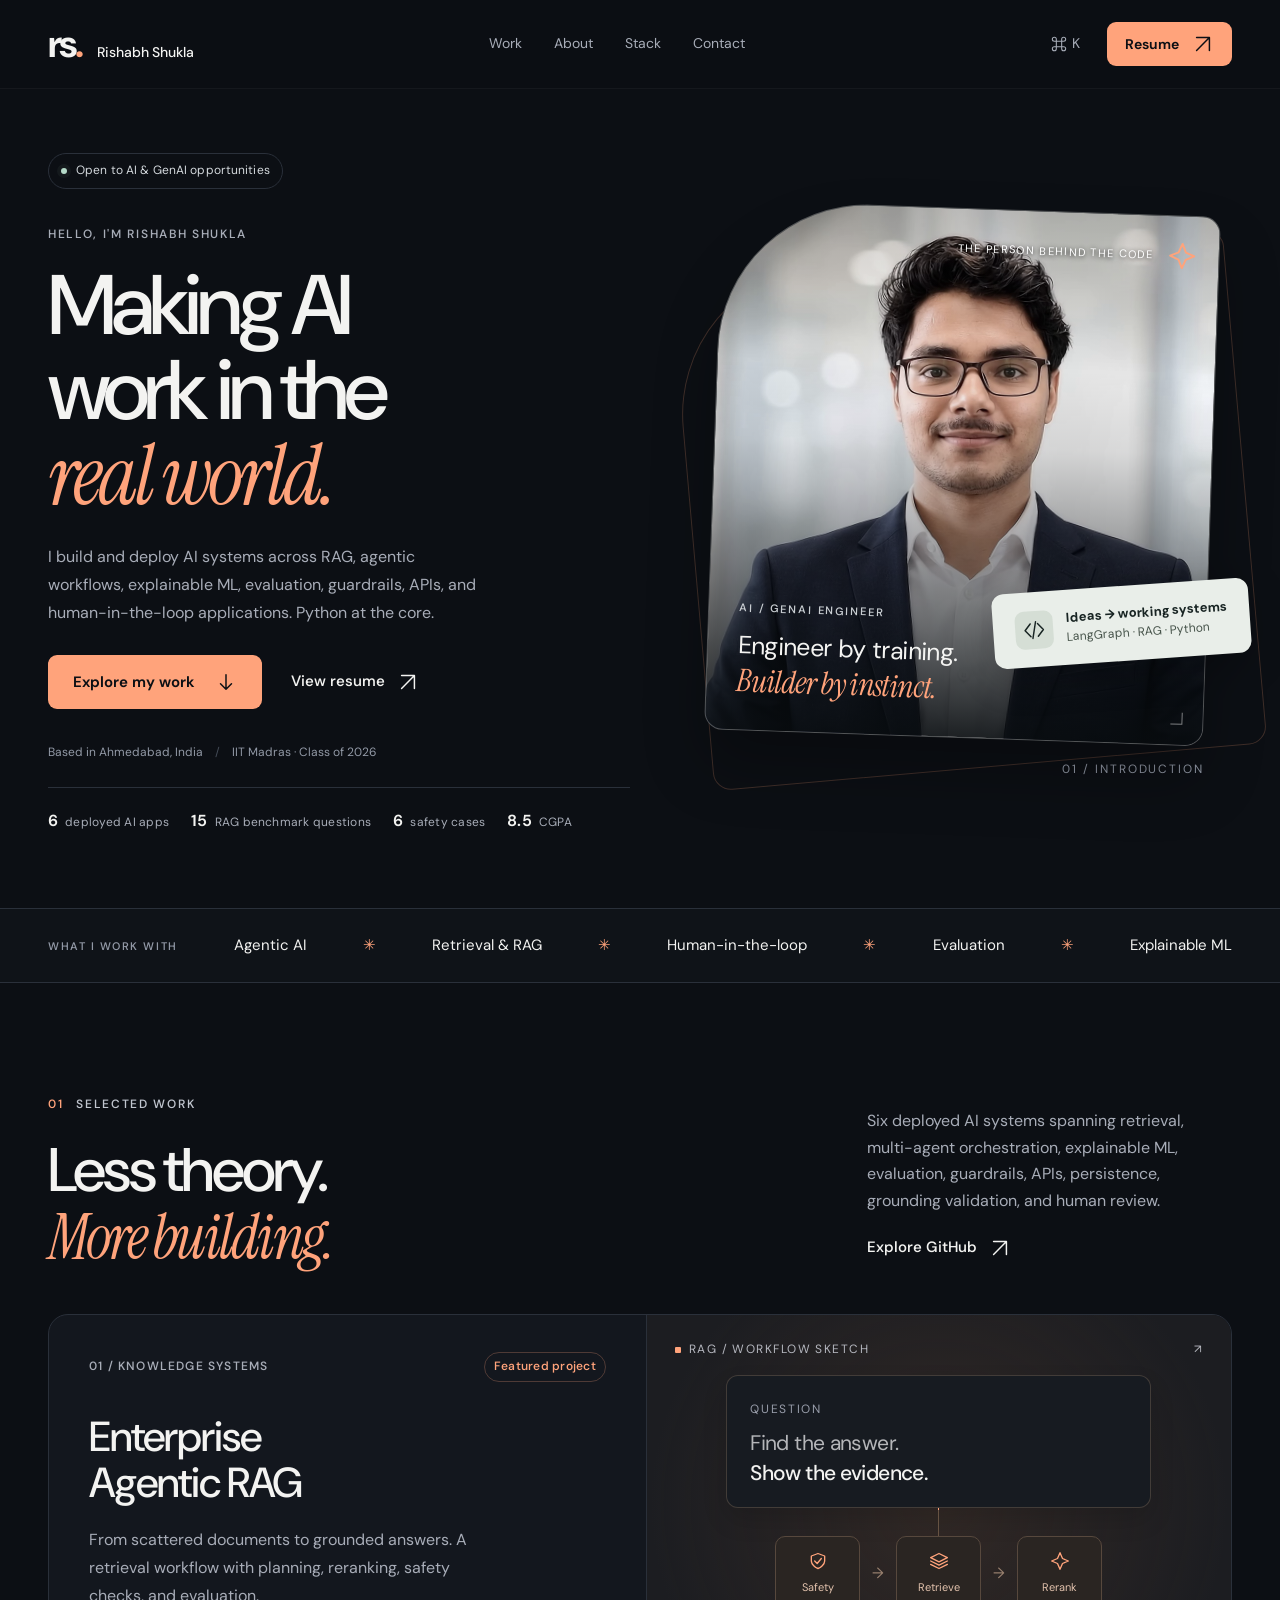
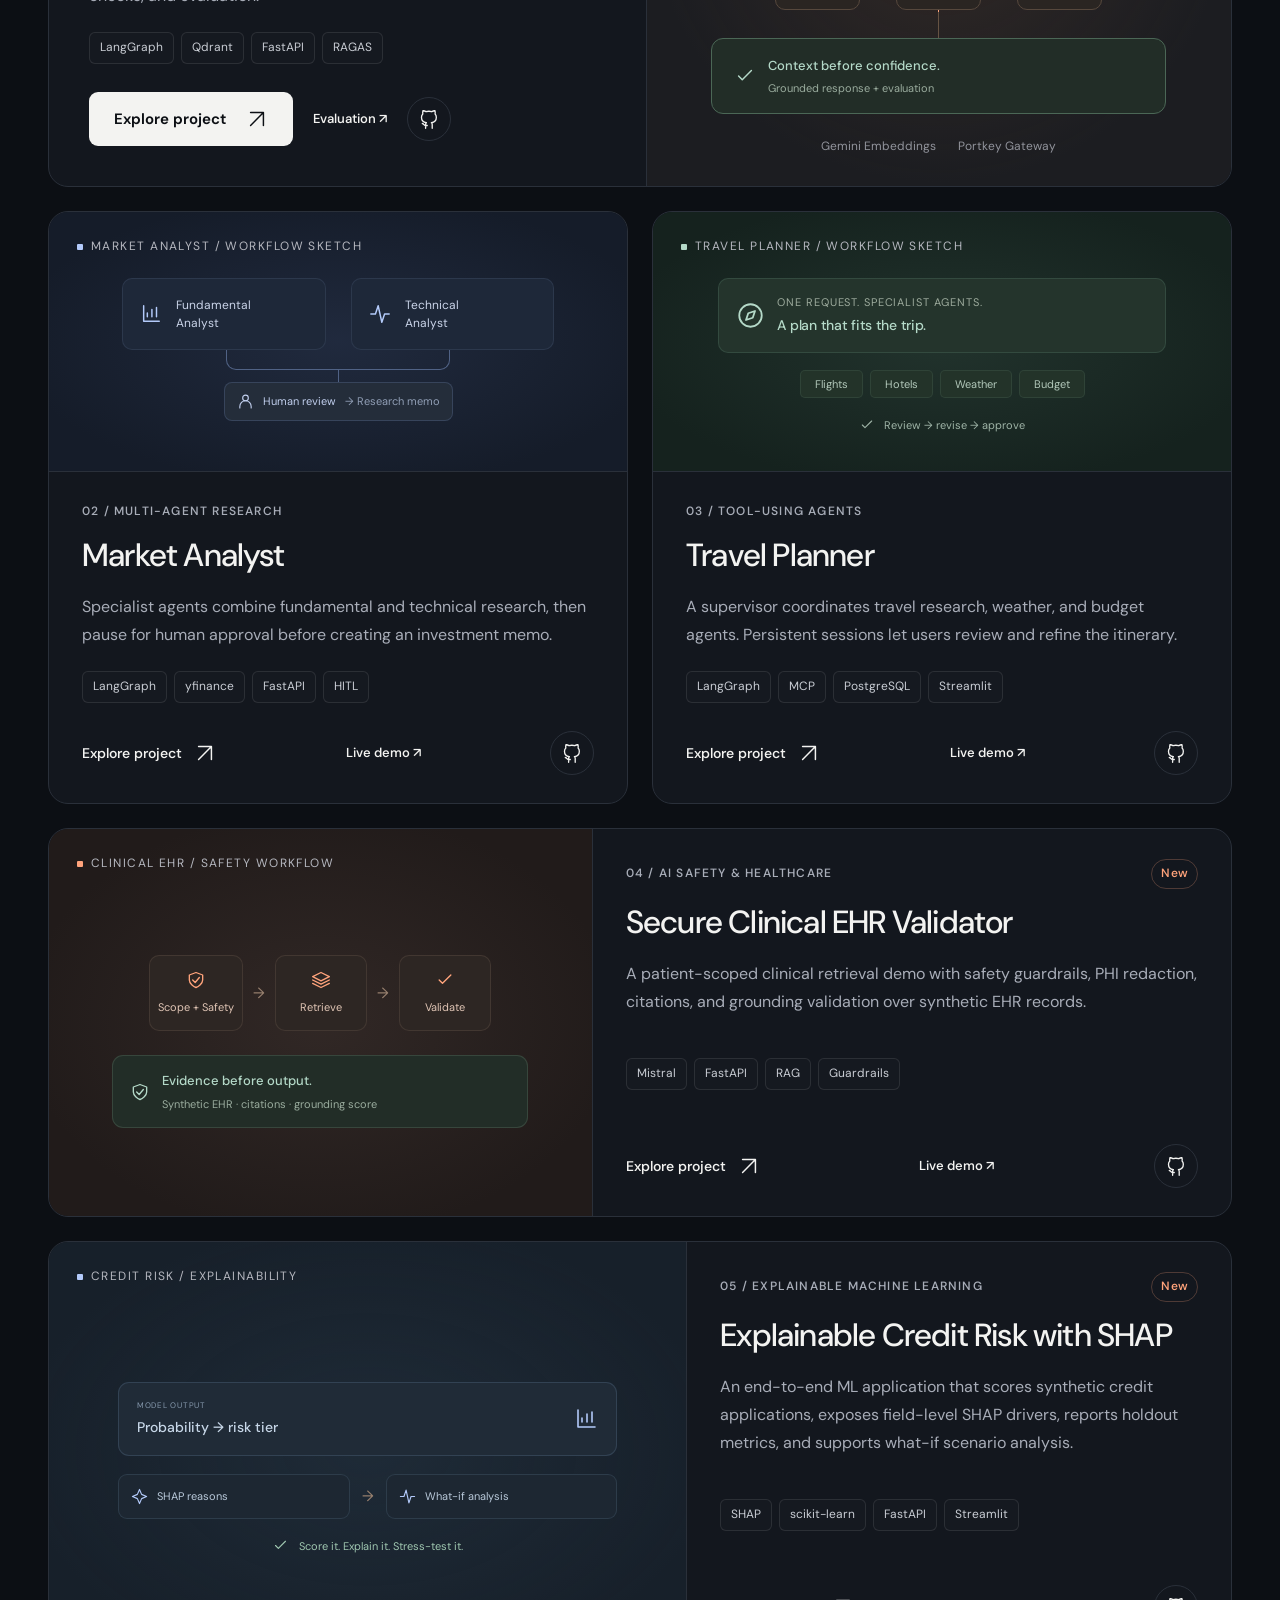
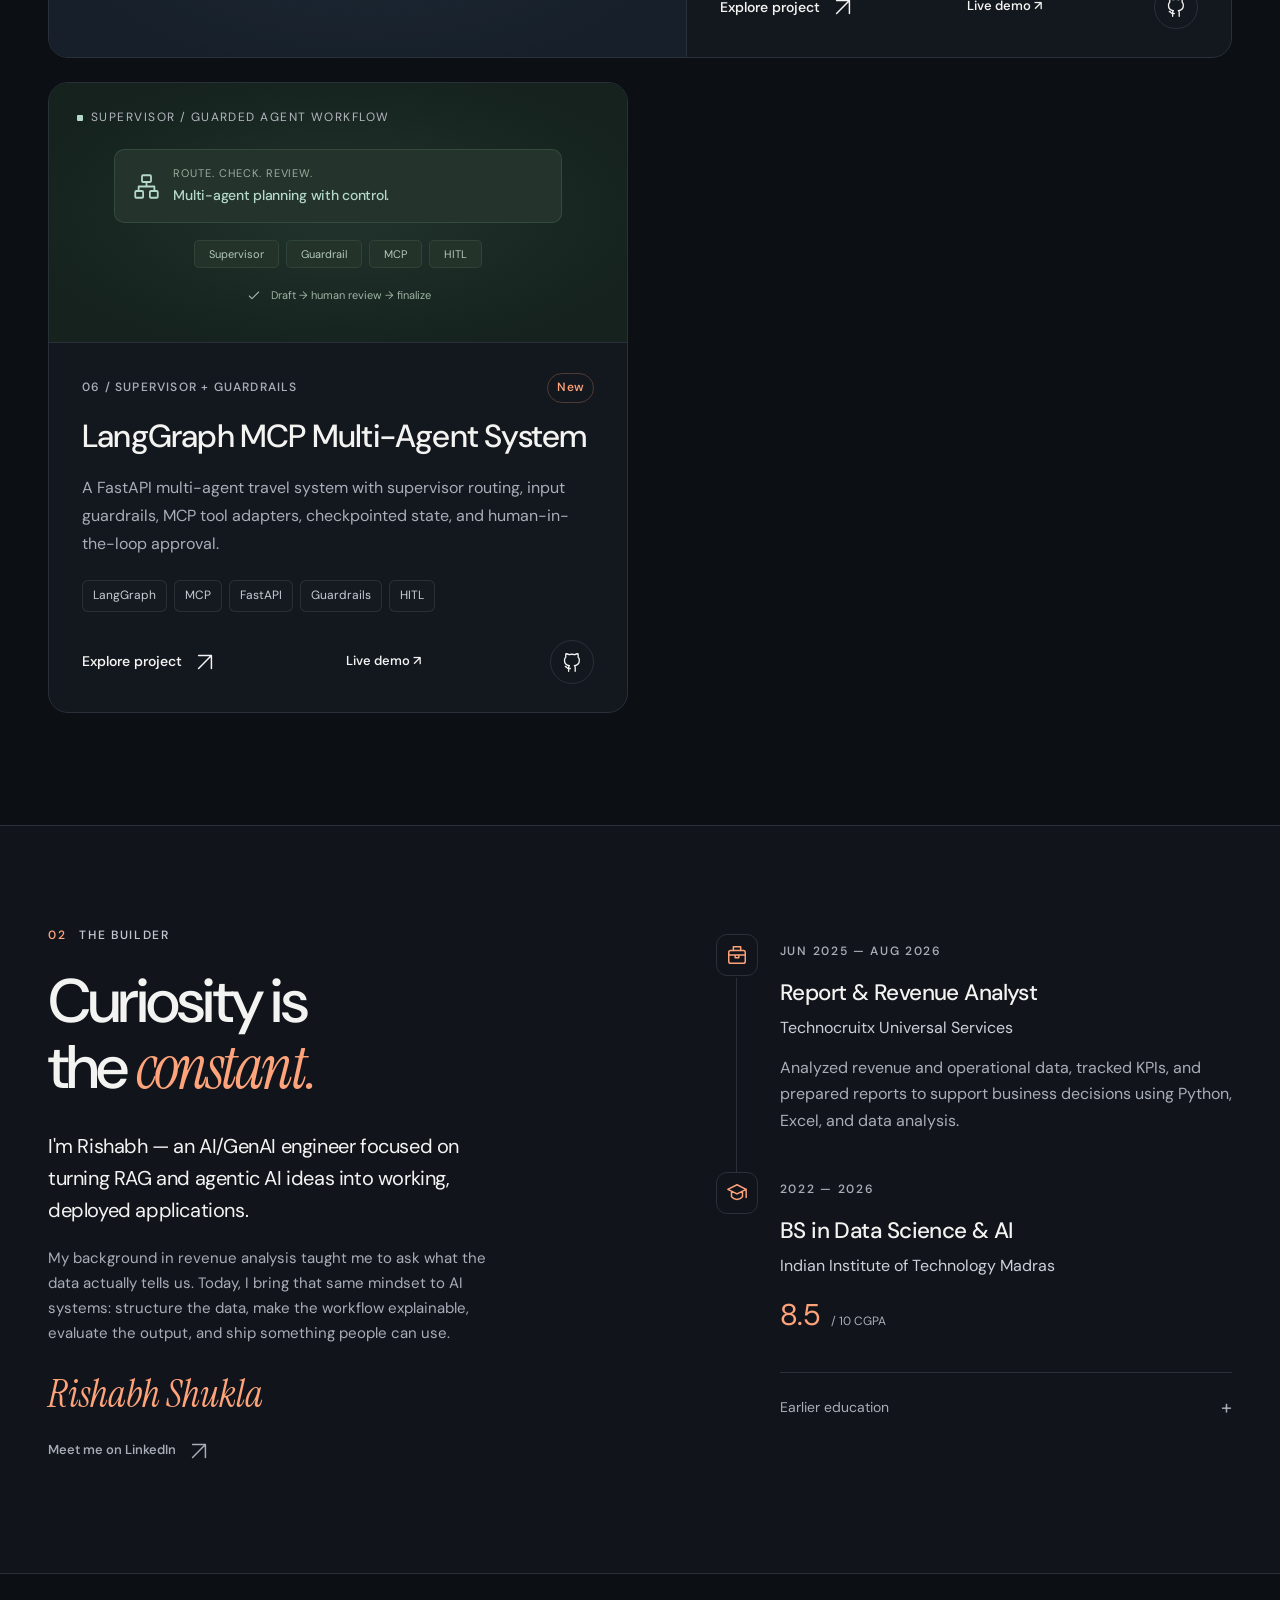
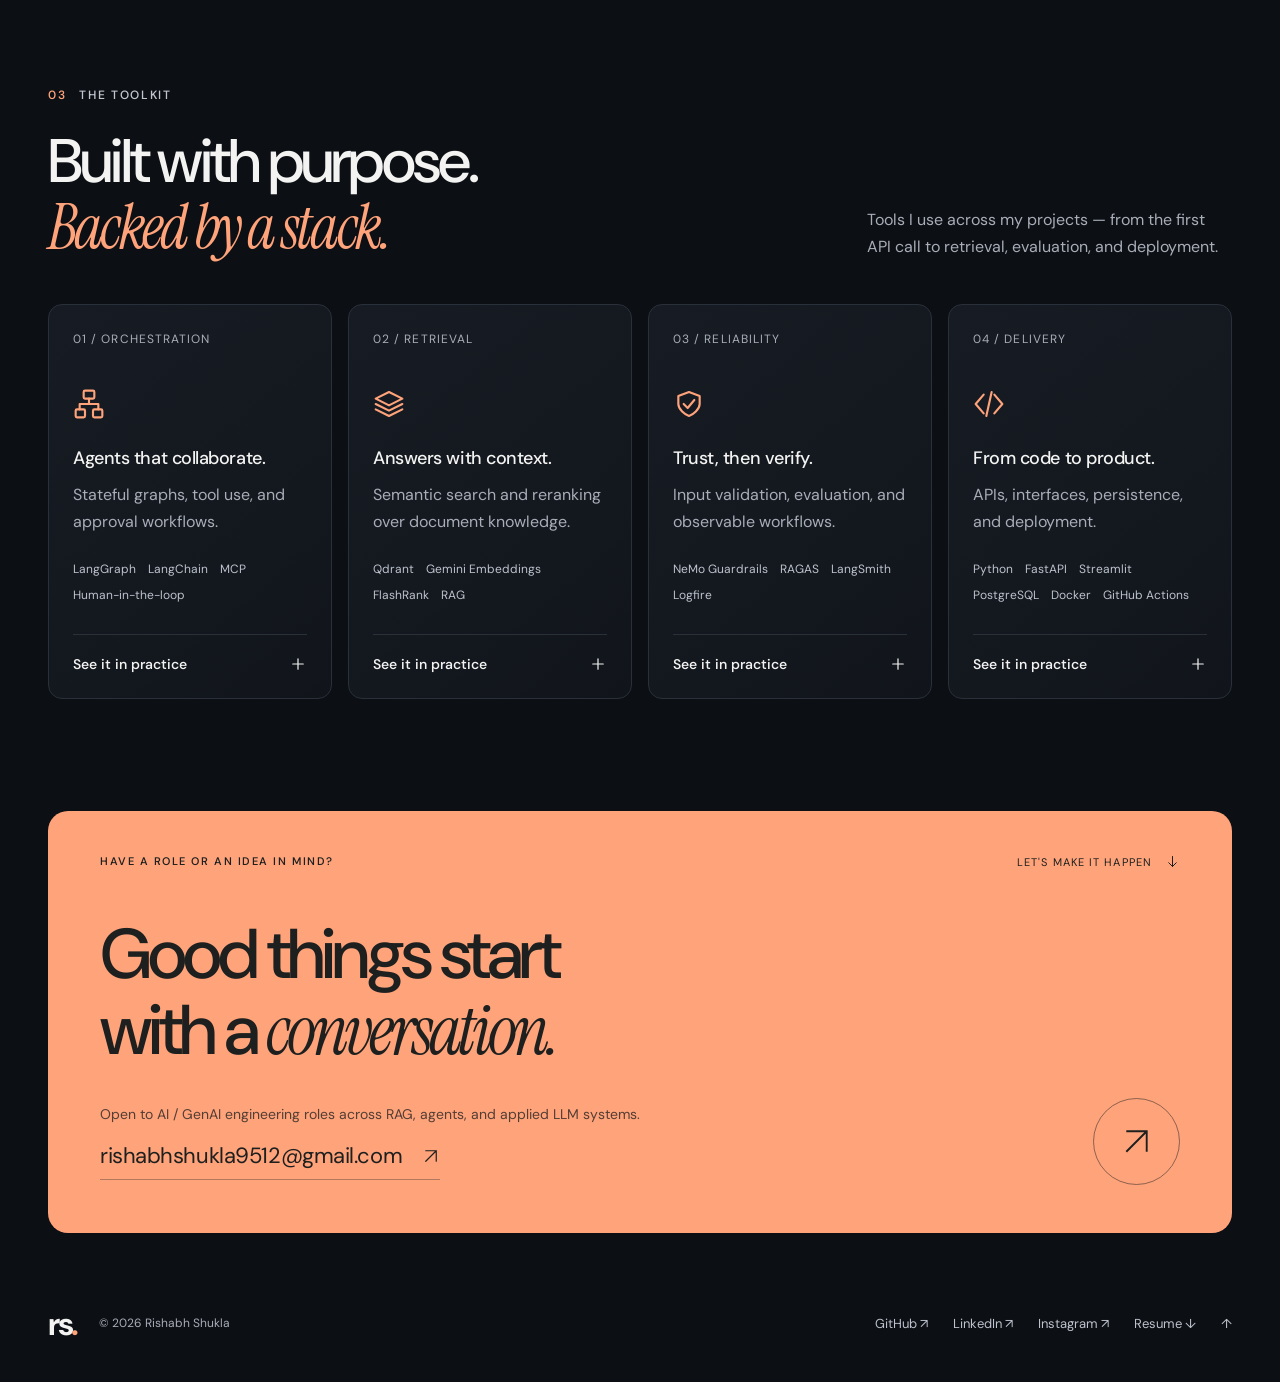
==== commit 8dc6ea8e: "Add LangGraph MCP multi-agent project to portfolio" ====
--- a/index.html
+++ b/index.html
@@ -44,7 +44,7 @@
         <h1 id="heroTitle">Making AI<br>work in the<br><em>real world.</em></h1>
         <p class="hero-description">I build and deploy AI systems across RAG, agentic workflows, explainable ML, evaluation, guardrails, APIs, and human-in-the-loop applications. Python at the core.</p>
         <div class="hero-actions"><a class="button" href="#projects">Explore my work <svg class="icon" aria-hidden="true"><use href="#i-arrow-down"/></svg></a><button class="text-button" data-open="resume">View resume <svg class="icon" aria-hidden="true"><use href="#i-arrow-up"/></svg></button></div>
-        <div class="hero-footnote"><span>Based in Ahmedabad, India</span><span class="footnote-separator" aria-hidden="true">/</span><span>IIT Madras · Class of 2026</span></div><div class="proof-row" aria-label="Quick proof"><span><strong>5</strong> deployed AI apps</span><span><strong>15</strong> RAG benchmark questions</span><span><strong>6</strong> safety cases</span><span><strong>8.5</strong> CGPA</span></div>
+        <div class="hero-footnote"><span>Based in Ahmedabad, India</span><span class="footnote-separator" aria-hidden="true">/</span><span>IIT Madras · Class of 2026</span></div><div class="proof-row" aria-label="Quick proof"><span><strong>6</strong> deployed AI apps</span><span><strong>15</strong> RAG benchmark questions</span><span><strong>6</strong> safety cases</span><span><strong>8.5</strong> CGPA</span></div>
       </div>
       <div class="portrait-composition">
         <div class="portrait-orbit" aria-hidden="true"></div>
@@ -63,7 +63,7 @@
     <div class="focus-strip"><div class="wrap focus-inner"><span class="eyebrow">WHAT I WORK WITH</span><span>Agentic AI</span><span class="strip-star" aria-hidden="true">✳</span><span>Retrieval & RAG</span><span class="strip-star" aria-hidden="true">✳</span><span>Human-in-the-loop</span><span class="strip-star" aria-hidden="true">✳</span><span>Evaluation</span><span class="strip-star" aria-hidden="true">✳</span><span>Explainable ML</span></div></div>
 
     <section class="section wrap" id="projects" aria-labelledby="workTitle">
-      <div class="section-heading reveal"><div><p class="eyebrow section-label"><span>01</span> SELECTED WORK</p><h2 id="workTitle">Less theory.<br><em>More building.</em></h2></div><div class="section-intro"><p>Five deployed AI systems spanning retrieval, agents, explainable ML, evaluation, safety controls, APIs, persistence, grounding validation, and human review.</p><a class="text-link" href="https://github.com/rs6739171-hash" target="_blank" rel="noopener noreferrer">Explore GitHub <svg class="icon" aria-hidden="true"><use href="#i-arrow-up"/></svg></a></div></div>
+      <div class="section-heading reveal"><div><p class="eyebrow section-label"><span>01</span> SELECTED WORK</p><h2 id="workTitle">Less theory.<br><em>More building.</em></h2></div><div class="section-intro"><p>Six deployed AI systems spanning retrieval, multi-agent orchestration, explainable ML, evaluation, guardrails, APIs, persistence, grounding validation, and human review.</p><a class="text-link" href="https://github.com/rs6739171-hash" target="_blank" rel="noopener noreferrer">Explore GitHub <svg class="icon" aria-hidden="true"><use href="#i-arrow-up"/></svg></a></div></div>
 
       <article class="project project-featured reveal" data-project-card="rag">
         <div class="project-copy"><div class="project-meta"><span>01 / KNOWLEDGE SYSTEMS</span><span class="project-type">Featured project</span></div><h3>Enterprise<br>Agentic RAG</h3><p>From scattered documents to grounded answers. A retrieval workflow with planning, reranking, safety checks, and evaluation.</p><ul class="tags" aria-label="Technologies"><li>LangGraph</li><li>Qdrant</li><li>FastAPI</li><li>RAGAS</li></ul><div class="project-actions"><button class="button button-light" data-project="rag">Explore project <svg class="icon" aria-hidden="true"><use href="#i-arrow-up"/></svg></button><a class="text-link project-live-link" href="https://enterprise-rag-rishabh.onrender.com/?page=evaluation" target="_blank" rel="noopener noreferrer">Evaluation ↗</a><a class="icon-button" href="https://github.com/rs6739171-hash/Enterprise_Agentic_RAG" target="_blank" rel="noopener noreferrer" aria-label="Enterprise Agentic RAG source code"><svg class="icon" aria-hidden="true"><use href="#i-github"/></svg></a></div></div>
@@ -116,6 +116,10 @@
           </div>
           <div class="project-copy"><div class="project-meta"><span>05 / EXPLAINABLE MACHINE LEARNING</span><span class="project-type">New</span></div><h3>Explainable Credit Risk with SHAP</h3><p>An end-to-end ML application that scores synthetic credit applications, exposes field-level SHAP drivers, reports holdout metrics, and supports what-if scenario analysis.</p><ul class="tags" aria-label="Technologies"><li>SHAP</li><li>scikit-learn</li><li>FastAPI</li><li>Streamlit</li></ul><div class="project-actions"><button class="text-button" data-project="credit">Explore project <svg class="icon" aria-hidden="true"><use href="#i-arrow-up"/></svg></button><a class="text-link project-live-link" href="https://explainable-credit-risk-shap.onrender.com" target="_blank" rel="noopener noreferrer">Live demo ↗</a><a class="icon-button" href="https://github.com/rs6739171-hash/My-Portfolio-Website/tree/main/projects/Explainable_Credit_Risk_SHAP" target="_blank" rel="noopener noreferrer" aria-label="Explainable Credit Risk source code"><svg class="icon" aria-hidden="true"><use href="#i-github"/></svg></a></div></div>
         </article>
+        <article class="project project-secondary reveal" data-project-card="supervisor">
+          <div class="project-visual travel-visual"><div class="visual-header"><span class="tiny-square" aria-hidden="true"></span><span>SUPERVISOR / GUARDED AGENT WORKFLOW</span></div><div class="travel-request"><svg class="icon" aria-hidden="true"><use href="#i-nodes"/></svg><div><span>ROUTE. CHECK. REVIEW.</span><strong>Multi-agent planning with control.</strong></div></div><div class="travel-routes"><span>Supervisor</span><span>Guardrail</span><span>MCP</span><span>HITL</span></div><div class="travel-result"><svg class="icon" aria-hidden="true"><use href="#i-check"/></svg> Draft → human review → finalize</div></div>
+          <div class="project-copy"><div class="project-meta"><span>06 / SUPERVISOR + GUARDRAILS</span><span class="project-type">New</span></div><h3>LangGraph MCP Multi-Agent System</h3><p>A FastAPI multi-agent travel system with supervisor routing, input guardrails, MCP tool adapters, checkpointed state, and human-in-the-loop approval.</p><ul class="tags" aria-label="Technologies"><li>LangGraph</li><li>MCP</li><li>FastAPI</li><li>Guardrails</li><li>HITL</li></ul><div class="project-actions"><button class="text-button" data-project="supervisor">Explore project <svg class="icon" aria-hidden="true"><use href="#i-arrow-up"/></svg></button><a class="text-link project-live-link" href="https://multi-agent-langgraph-hitl-rishabh.onrender.com" target="_blank" rel="noopener noreferrer">Live demo ↗</a><a class="icon-button" href="https://github.com/rs6739171-hash/My-Portfolio-Website/tree/main/projects/Multi_Agent_LangGraph_MCP_Supervisor_HITL" target="_blank" rel="noopener noreferrer" aria-label="LangGraph MCP Multi-Agent System source code"><svg class="icon" aria-hidden="true"><use href="#i-github"/></svg></a></div></div>
+        </article>
       </div>
     </section>
 
--- a/style.css
+++ b/style.css
@@ -51,3 +51,22 @@
 .clinical-result span{display:block;margin-top:3px;font-size:.6875rem;color:#9aac9e}
 @media(max-width:800px){.project-grid [data-project-card="clinical"]{grid-template-columns:1fr}.project-grid [data-project-card="clinical"] .project-visual{min-height:270px;border-right:0;border-bottom:1px solid var(--line)}}
 @media(max-width:620px){.clinical-flow{gap:7px}.clinical-node{min-width:72px;height:68px;font-size:.625rem;padding:6px}.clinical-result{width:96%;margin-top:18px}.clinical-result strong{font-size:.75rem}.clinical-result span{font-size:.625rem}}
+
+
+/* Credit risk SHAP project */
+.credit-project{grid-column:1/-1;display:grid;grid-template-columns:1.08fr .92fr}
+.credit-project .project-visual{height:auto;min-height:310px;border-bottom:0;border-right:1px solid var(--line);justify-content:center}
+.credit-project .project-copy{display:flex;flex-direction:column;justify-content:center}
+.credit-visual{background:radial-gradient(ellipse at center,#33485b44,transparent 78%),#17202a}
+.credit-visual .tiny-square{background:var(--blue)}
+.credit-score-card{width:88%;display:flex;align-items:center;justify-content:space-between;border:1px solid #526a805f;background:#202b37;border-radius:11px;padding:16px 18px;color:#c7d7e8}
+.credit-score-card span{display:block;font-size:.5rem;letter-spacing:.09em;color:#8699ad}
+.credit-score-card strong{display:block;margin-top:4px;font-size:.875rem;font-weight:500}
+.credit-score-card>.icon{width:24px;height:24px;color:var(--blue)}
+.credit-explain-row{display:flex;align-items:center;gap:12px;width:88%;margin-top:18px}
+.credit-explain-row>div{flex:1;display:flex;align-items:center;gap:9px;border:1px solid #526a8050;background:#1d2732;border-radius:9px;padding:12px;color:#b9c9da;font-size:.6875rem}
+.credit-explain-row .icon{width:17px;height:17px;color:var(--blue)}
+.credit-result{display:flex;align-items:center;gap:10px;margin-top:18px;color:#9fc7b0;font-size:.6875rem}
+.credit-result .icon{width:17px;height:17px}
+@media(max-width:800px){.credit-project{grid-template-columns:1fr}.credit-project .project-visual{min-height:270px;border-right:0;border-bottom:1px solid var(--line)}}
+@media(max-width:620px){.credit-score-card,.credit-explain-row{width:96%}.credit-explain-row{gap:7px}.credit-explain-row>div{padding:10px 8px;font-size:.625rem}}
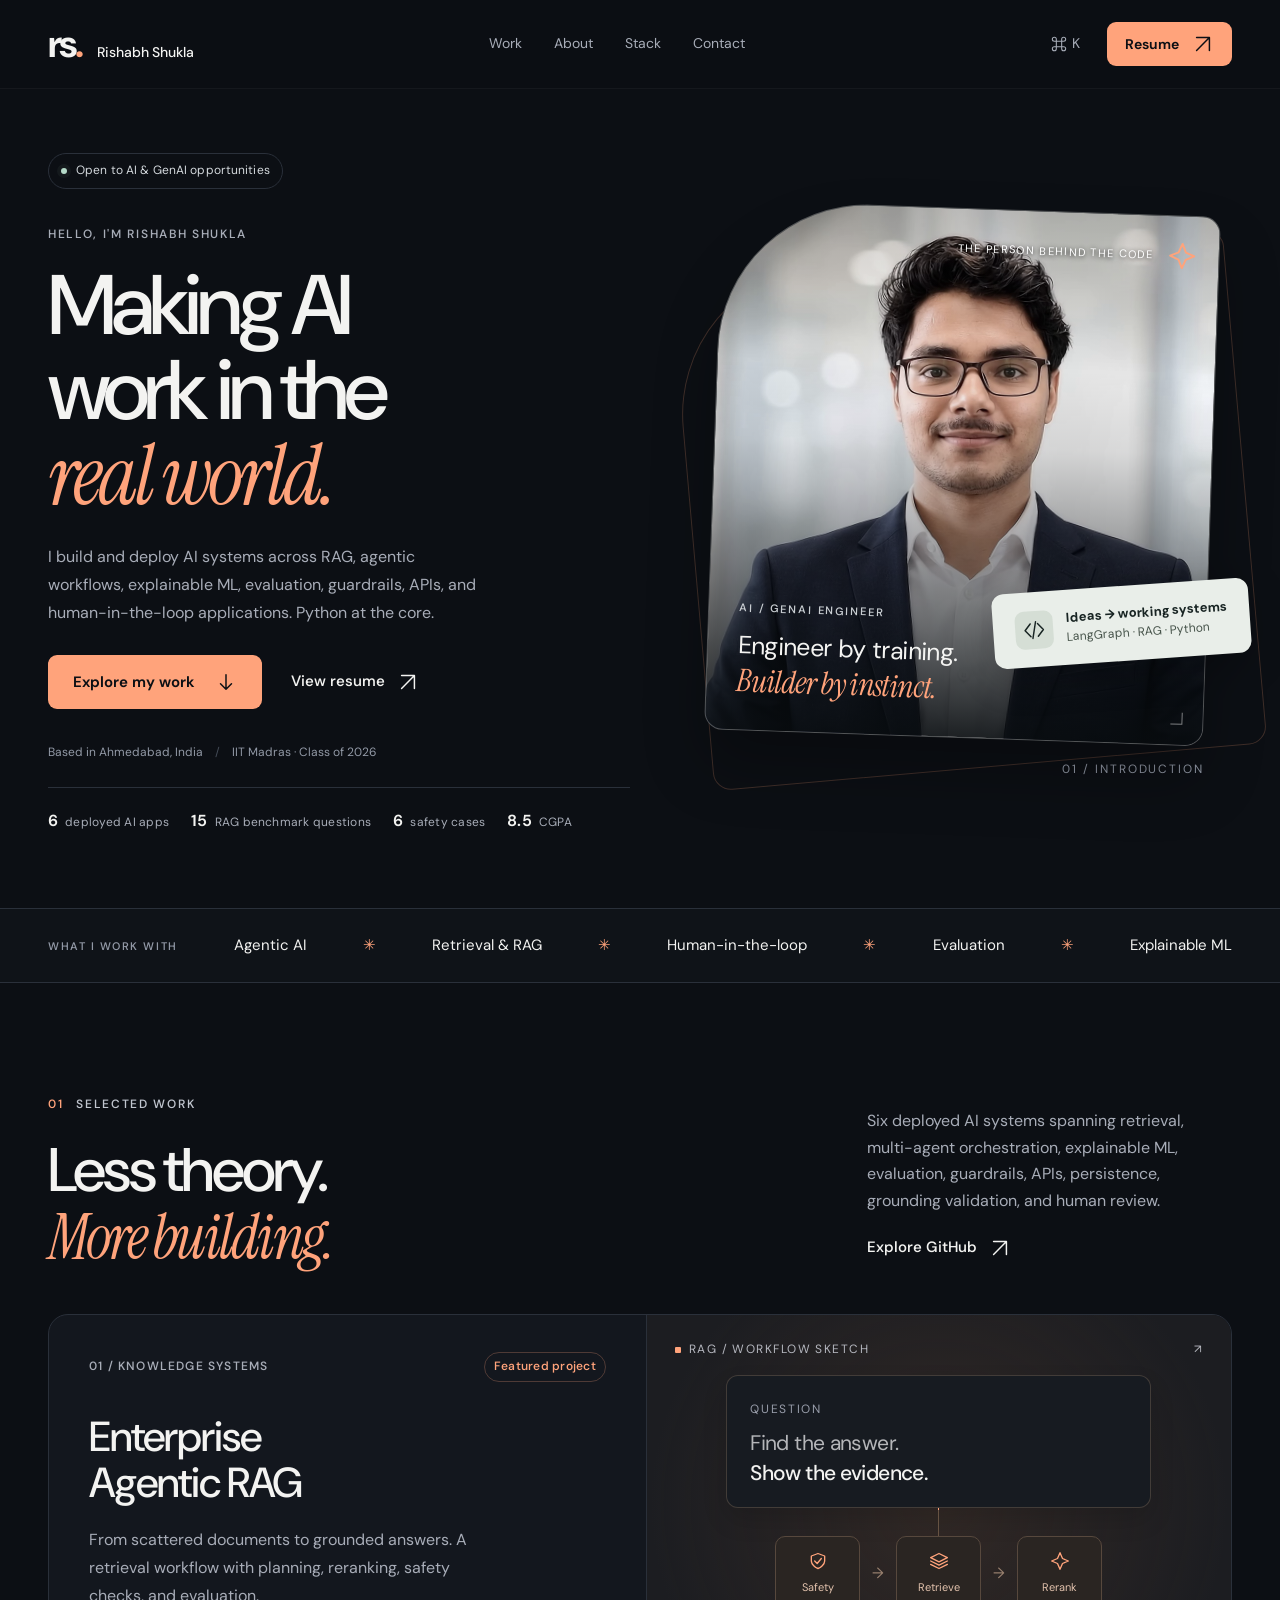
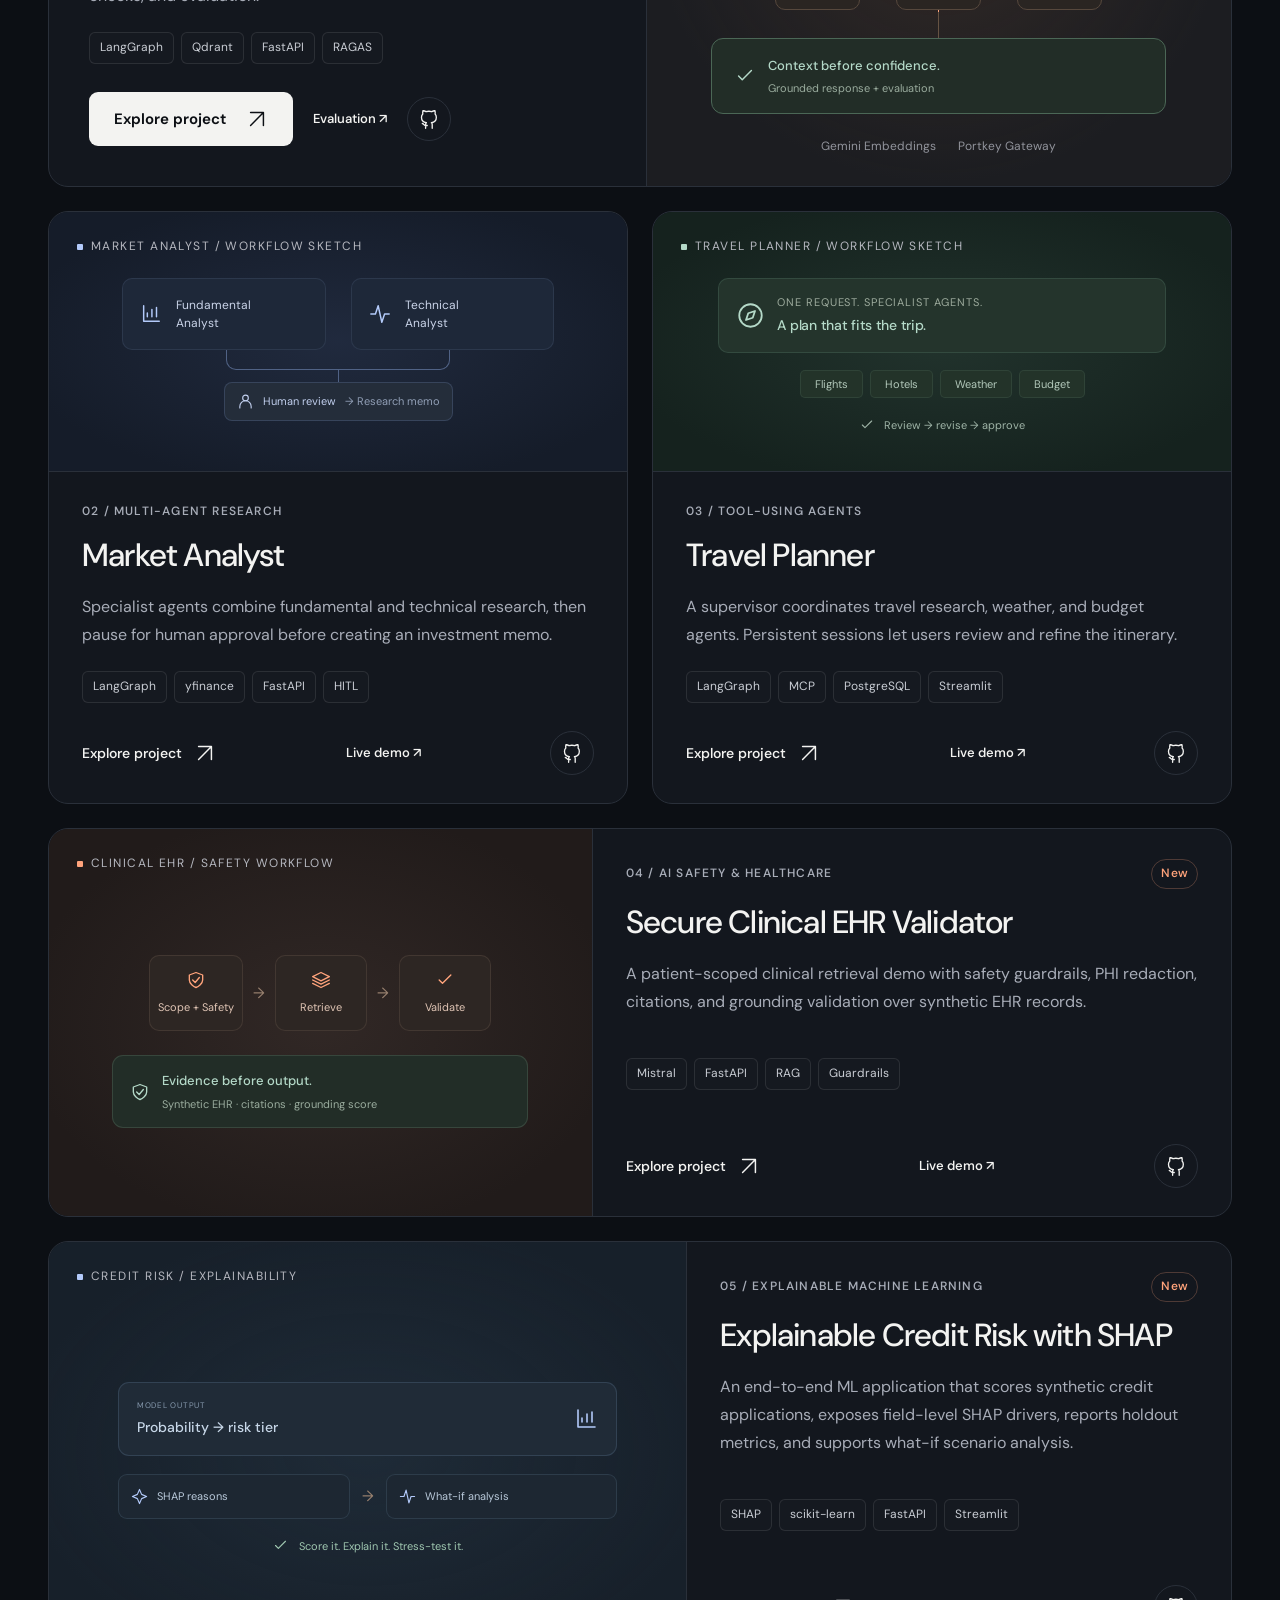
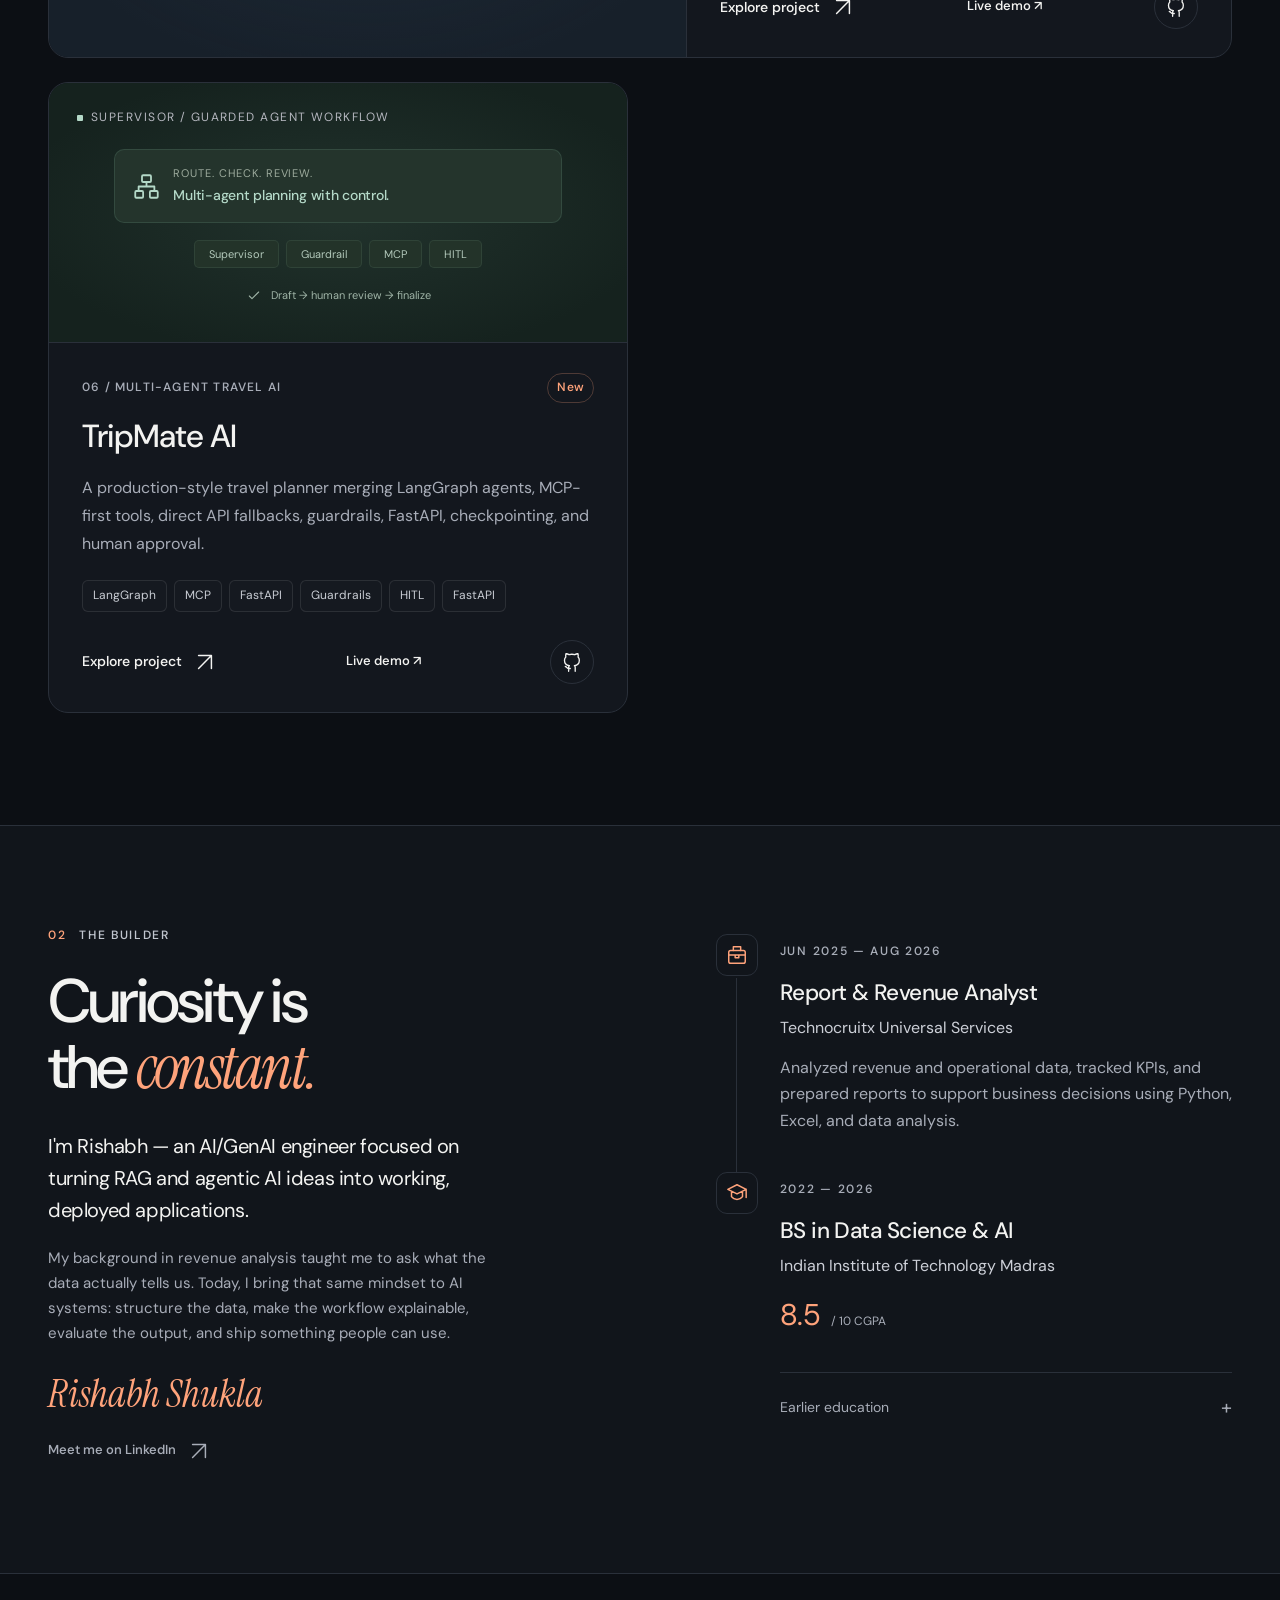
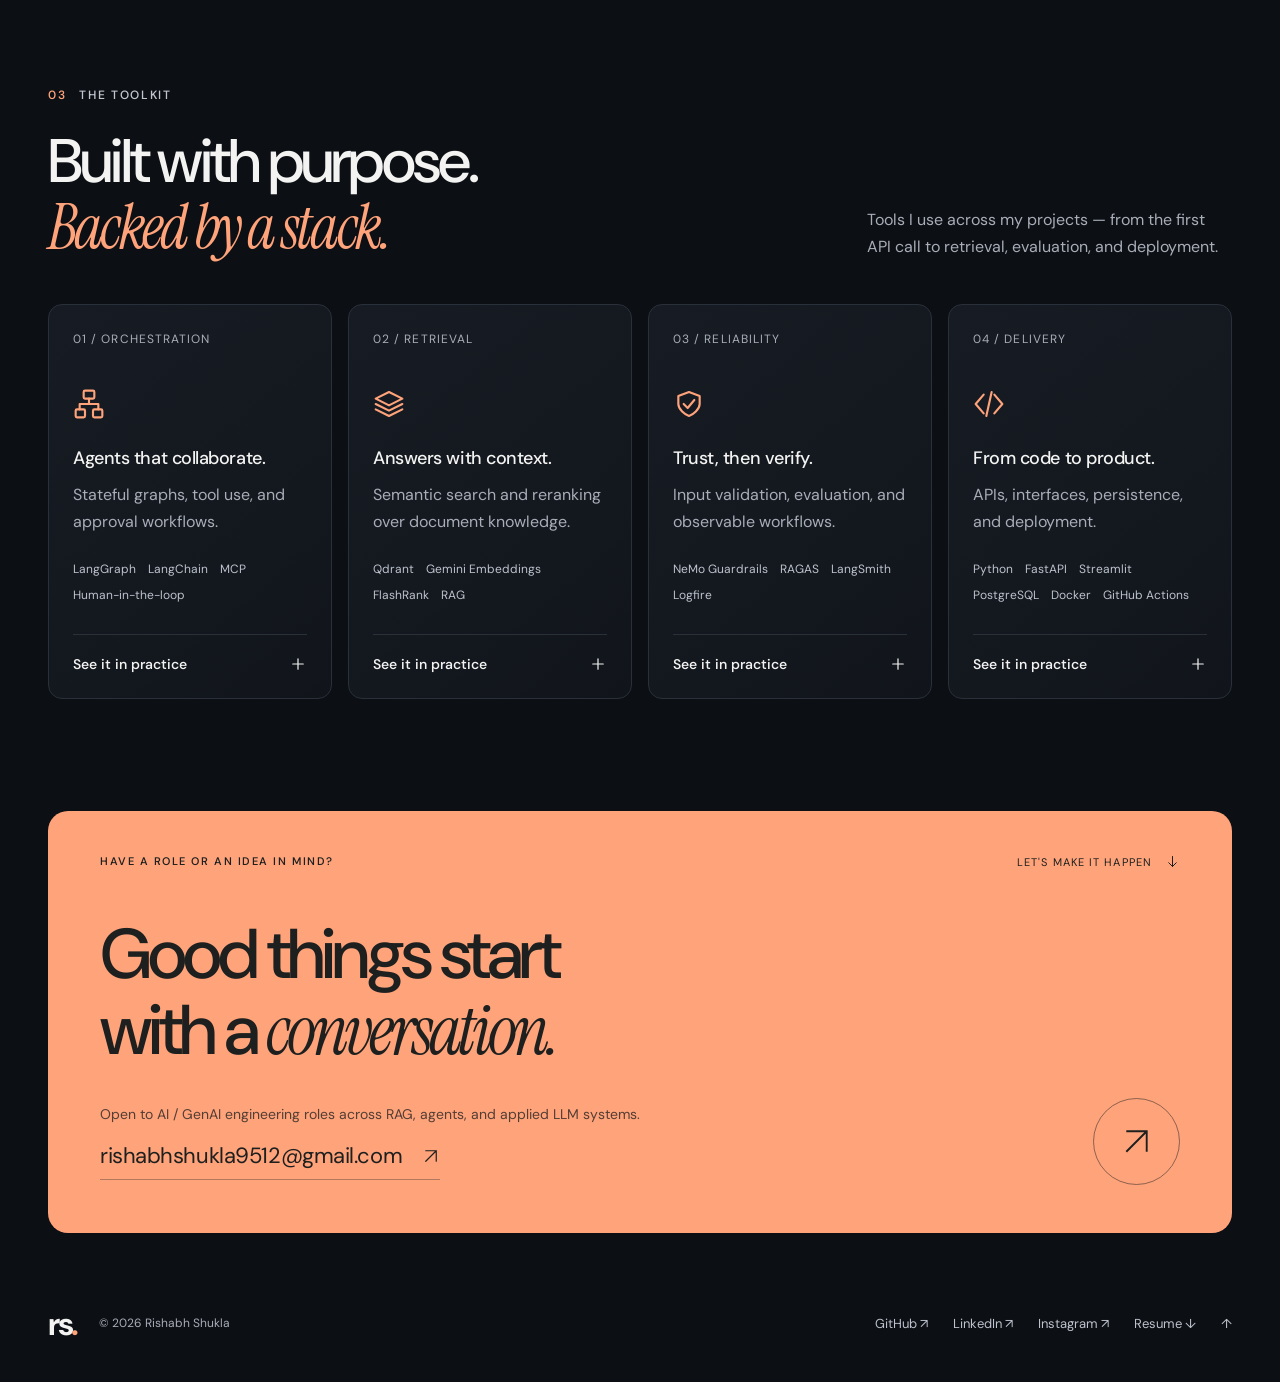
==== commit 093549a6: "Present final TripMate AI project on portfolio" ====
--- a/index.html
+++ b/index.html
@@ -118,7 +118,7 @@
         </article>
         <article class="project project-secondary reveal" data-project-card="supervisor">
           <div class="project-visual travel-visual"><div class="visual-header"><span class="tiny-square" aria-hidden="true"></span><span>SUPERVISOR / GUARDED AGENT WORKFLOW</span></div><div class="travel-request"><svg class="icon" aria-hidden="true"><use href="#i-nodes"/></svg><div><span>ROUTE. CHECK. REVIEW.</span><strong>Multi-agent planning with control.</strong></div></div><div class="travel-routes"><span>Supervisor</span><span>Guardrail</span><span>MCP</span><span>HITL</span></div><div class="travel-result"><svg class="icon" aria-hidden="true"><use href="#i-check"/></svg> Draft → human review → finalize</div></div>
-          <div class="project-copy"><div class="project-meta"><span>06 / SUPERVISOR + GUARDRAILS</span><span class="project-type">New</span></div><h3>LangGraph MCP Multi-Agent System</h3><p>A FastAPI multi-agent travel system with supervisor routing, input guardrails, MCP tool adapters, checkpointed state, and human-in-the-loop approval.</p><ul class="tags" aria-label="Technologies"><li>LangGraph</li><li>MCP</li><li>FastAPI</li><li>Guardrails</li><li>HITL</li></ul><div class="project-actions"><button class="text-button" data-project="supervisor">Explore project <svg class="icon" aria-hidden="true"><use href="#i-arrow-up"/></svg></button><a class="text-link project-live-link" href="https://multi-agent-langgraph-hitl-rishabh.onrender.com" target="_blank" rel="noopener noreferrer">Live demo ↗</a><a class="icon-button" href="https://github.com/rs6739171-hash/My-Portfolio-Website/tree/main/projects/Multi_Agent_LangGraph_MCP_Supervisor_HITL" target="_blank" rel="noopener noreferrer" aria-label="LangGraph MCP Multi-Agent System source code"><svg class="icon" aria-hidden="true"><use href="#i-github"/></svg></a></div></div>
+          <div class="project-copy"><div class="project-meta"><span>06 / MULTI-AGENT TRAVEL AI</span><span class="project-type">New</span></div><h3>TripMate AI</h3><p>A production-style travel planner merging LangGraph agents, MCP-first tools, direct API fallbacks, guardrails, FastAPI, checkpointing, and human approval.</p><ul class="tags" aria-label="Technologies"><li>LangGraph</li><li>MCP</li><li>FastAPI</li><li>Guardrails</li><li>HITL</li><li>FastAPI</li></ul><div class="project-actions"><button class="text-button" data-project="supervisor">Explore project <svg class="icon" aria-hidden="true"><use href="#i-arrow-up"/></svg></button><a class="text-link project-live-link" href="https://multi-agent-langgraph-hitl-rishabh.onrender.com" target="_blank" rel="noopener noreferrer">Live demo ↗</a><a class="icon-button" href="https://github.com/rs6739171-hash/My-Portfolio-Website/tree/main/projects/Multi_Agent_LangGraph_MCP_Supervisor_HITL" target="_blank" rel="noopener noreferrer" aria-label="TripMate AI source code"><svg class="icon" aria-hidden="true"><use href="#i-github"/></svg></a></div></div>
         </article>
       </div>
     </section>
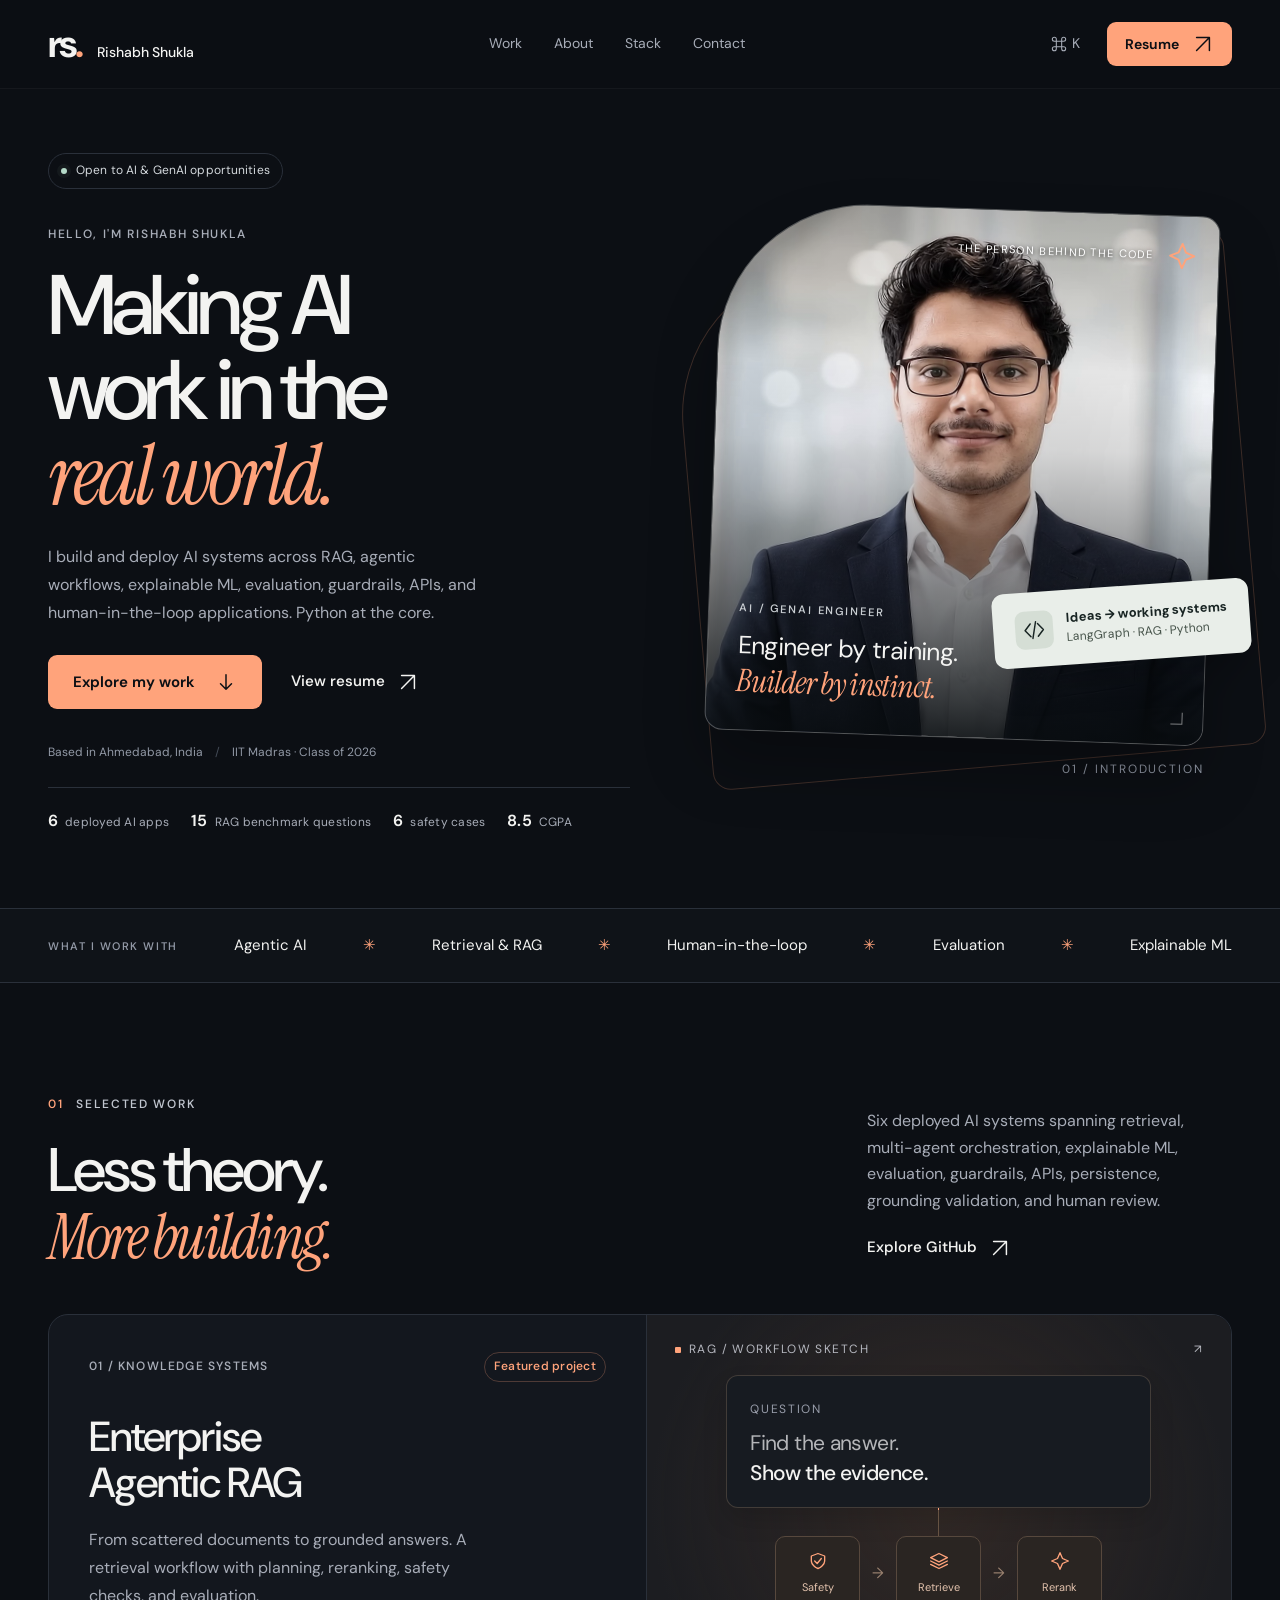
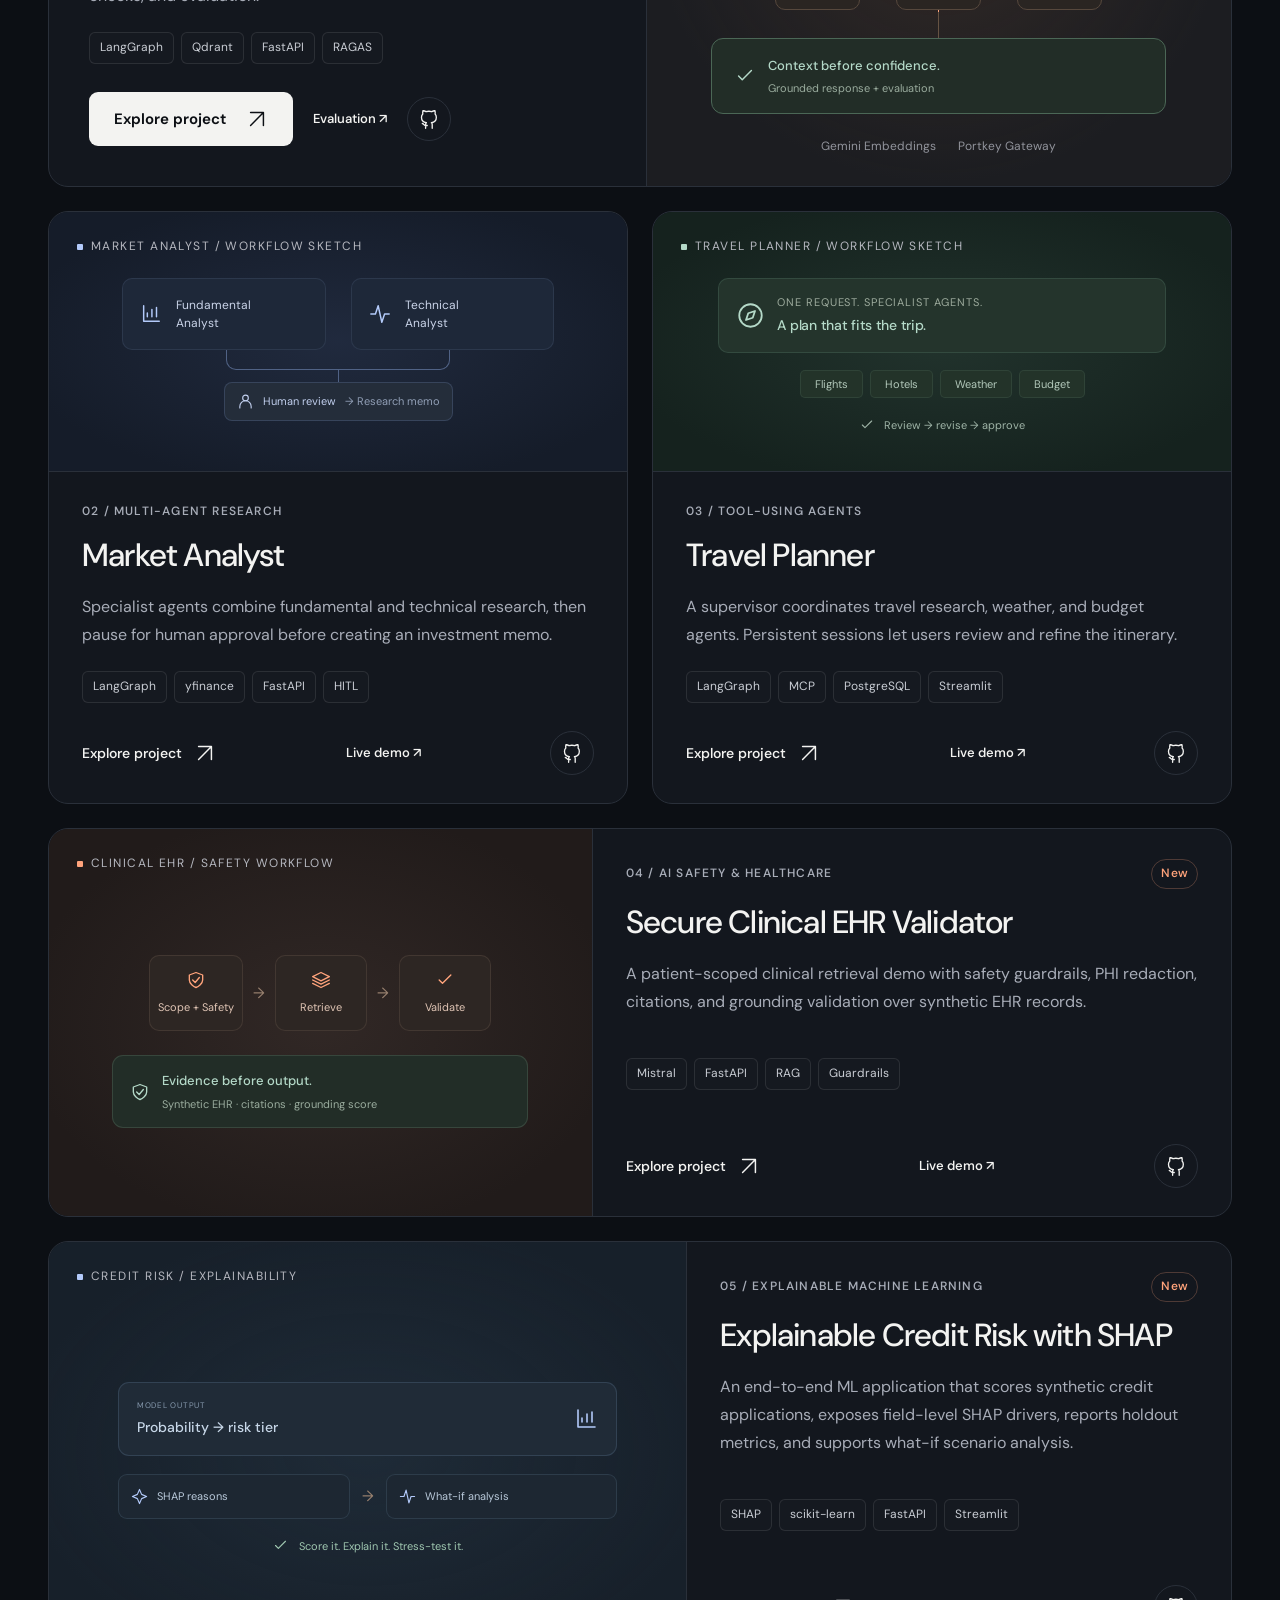
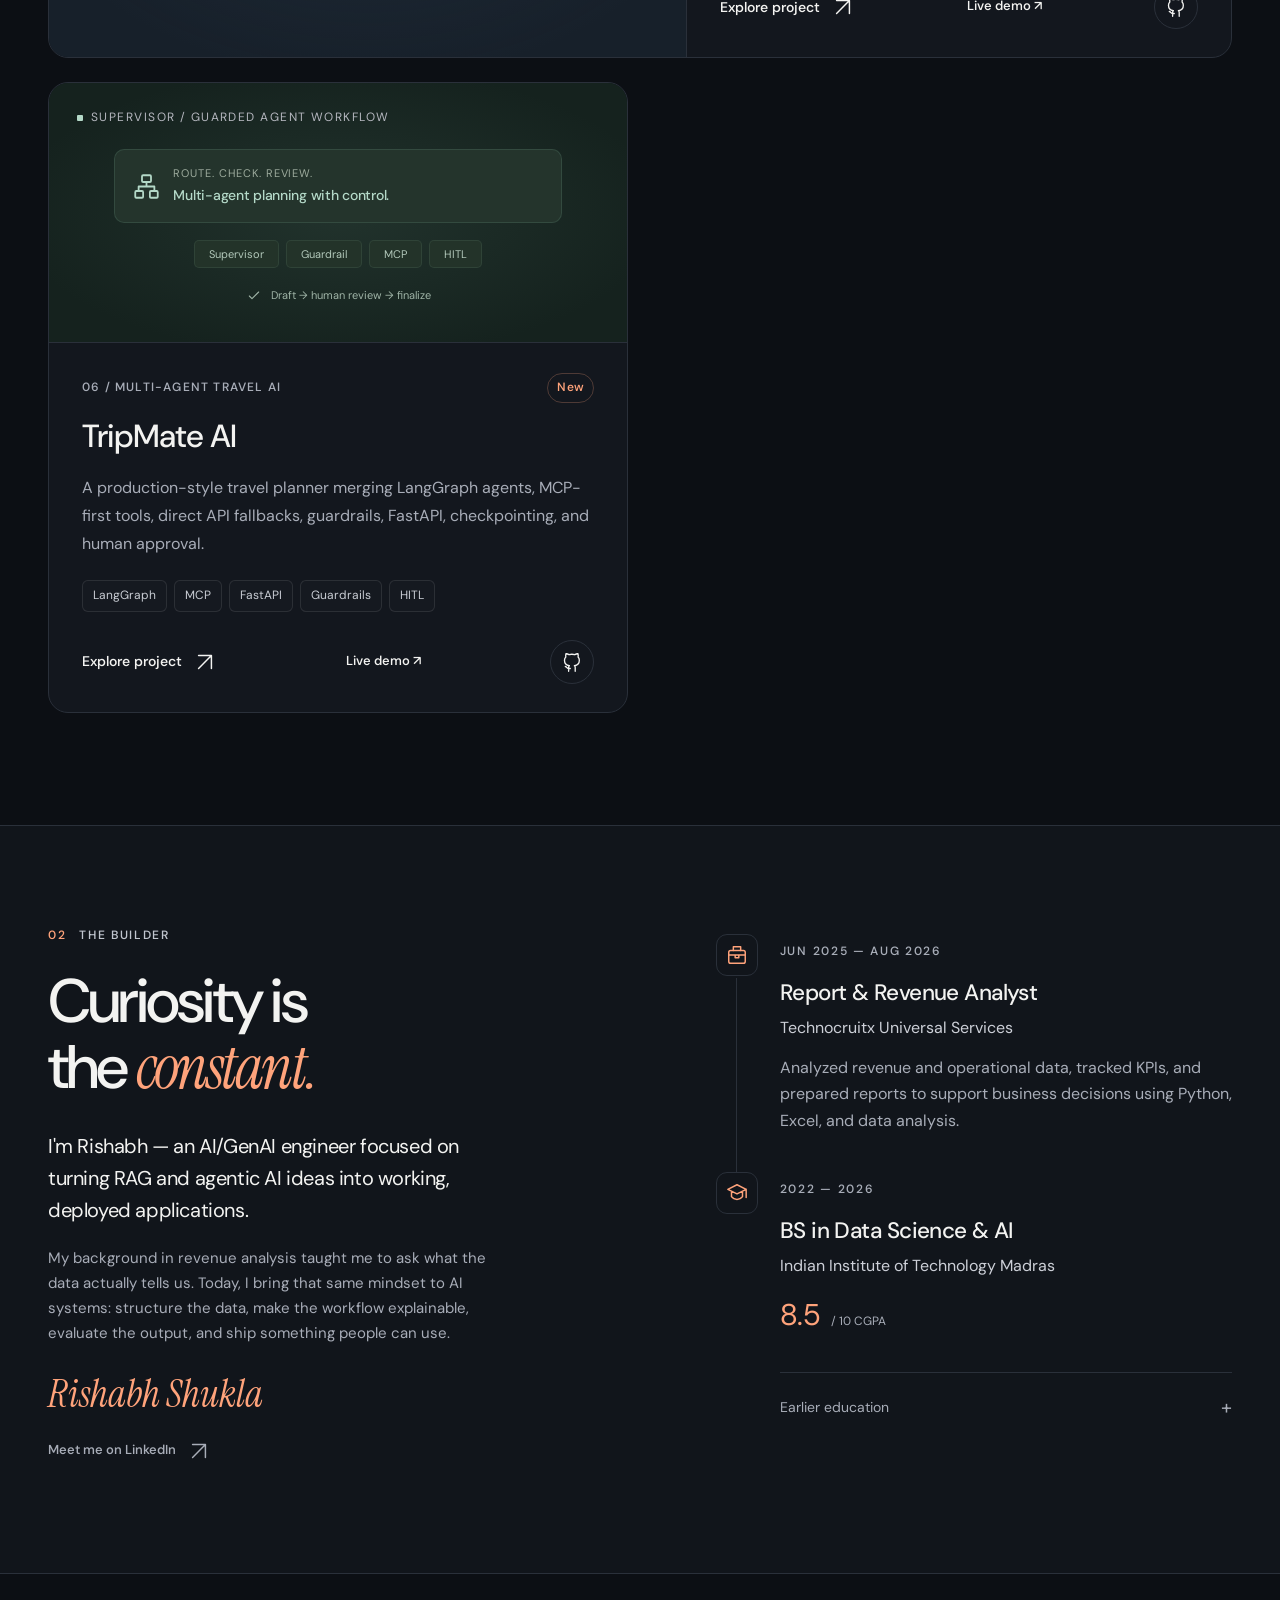
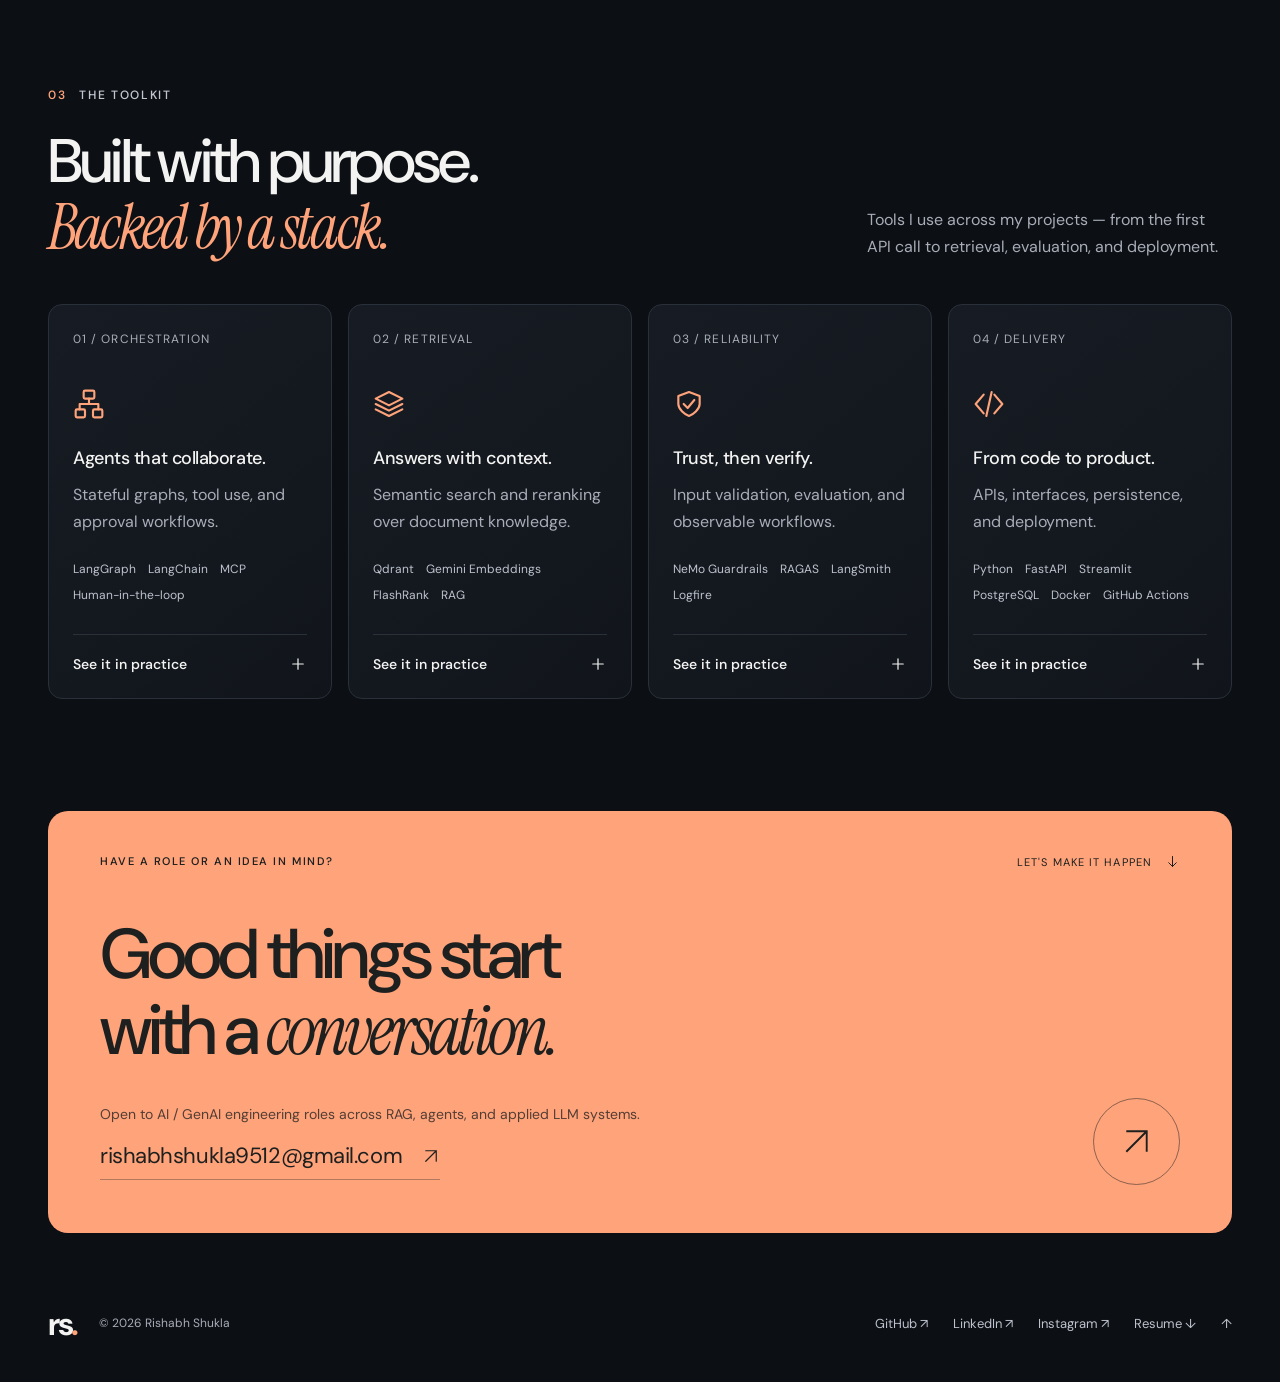
==== commit 369e51e6: "Clean TripMate portfolio technology tags" ====
--- a/index.html
+++ b/index.html
@@ -118,7 +118,7 @@
         </article>
         <article class="project project-secondary reveal" data-project-card="supervisor">
           <div class="project-visual travel-visual"><div class="visual-header"><span class="tiny-square" aria-hidden="true"></span><span>SUPERVISOR / GUARDED AGENT WORKFLOW</span></div><div class="travel-request"><svg class="icon" aria-hidden="true"><use href="#i-nodes"/></svg><div><span>ROUTE. CHECK. REVIEW.</span><strong>Multi-agent planning with control.</strong></div></div><div class="travel-routes"><span>Supervisor</span><span>Guardrail</span><span>MCP</span><span>HITL</span></div><div class="travel-result"><svg class="icon" aria-hidden="true"><use href="#i-check"/></svg> Draft → human review → finalize</div></div>
-          <div class="project-copy"><div class="project-meta"><span>06 / MULTI-AGENT TRAVEL AI</span><span class="project-type">New</span></div><h3>TripMate AI</h3><p>A production-style travel planner merging LangGraph agents, MCP-first tools, direct API fallbacks, guardrails, FastAPI, checkpointing, and human approval.</p><ul class="tags" aria-label="Technologies"><li>LangGraph</li><li>MCP</li><li>FastAPI</li><li>Guardrails</li><li>HITL</li><li>FastAPI</li></ul><div class="project-actions"><button class="text-button" data-project="supervisor">Explore project <svg class="icon" aria-hidden="true"><use href="#i-arrow-up"/></svg></button><a class="text-link project-live-link" href="https://multi-agent-langgraph-hitl-rishabh.onrender.com" target="_blank" rel="noopener noreferrer">Live demo ↗</a><a class="icon-button" href="https://github.com/rs6739171-hash/My-Portfolio-Website/tree/main/projects/Multi_Agent_LangGraph_MCP_Supervisor_HITL" target="_blank" rel="noopener noreferrer" aria-label="TripMate AI source code"><svg class="icon" aria-hidden="true"><use href="#i-github"/></svg></a></div></div>
+          <div class="project-copy"><div class="project-meta"><span>06 / MULTI-AGENT TRAVEL AI</span><span class="project-type">New</span></div><h3>TripMate AI</h3><p>A production-style travel planner merging LangGraph agents, MCP-first tools, direct API fallbacks, guardrails, FastAPI, checkpointing, and human approval.</p><ul class="tags" aria-label="Technologies"><li>LangGraph</li><li>MCP</li><li>FastAPI</li><li>Guardrails</li><li>HITL</li></ul><div class="project-actions"><button class="text-button" data-project="supervisor">Explore project <svg class="icon" aria-hidden="true"><use href="#i-arrow-up"/></svg></button><a class="text-link project-live-link" href="https://multi-agent-langgraph-hitl-rishabh.onrender.com" target="_blank" rel="noopener noreferrer">Live demo ↗</a><a class="icon-button" href="https://github.com/rs6739171-hash/My-Portfolio-Website/tree/main/projects/Multi_Agent_LangGraph_MCP_Supervisor_HITL" target="_blank" rel="noopener noreferrer" aria-label="TripMate AI source code"><svg class="icon" aria-hidden="true"><use href="#i-github"/></svg></a></div></div>
         </article>
       </div>
     </section>
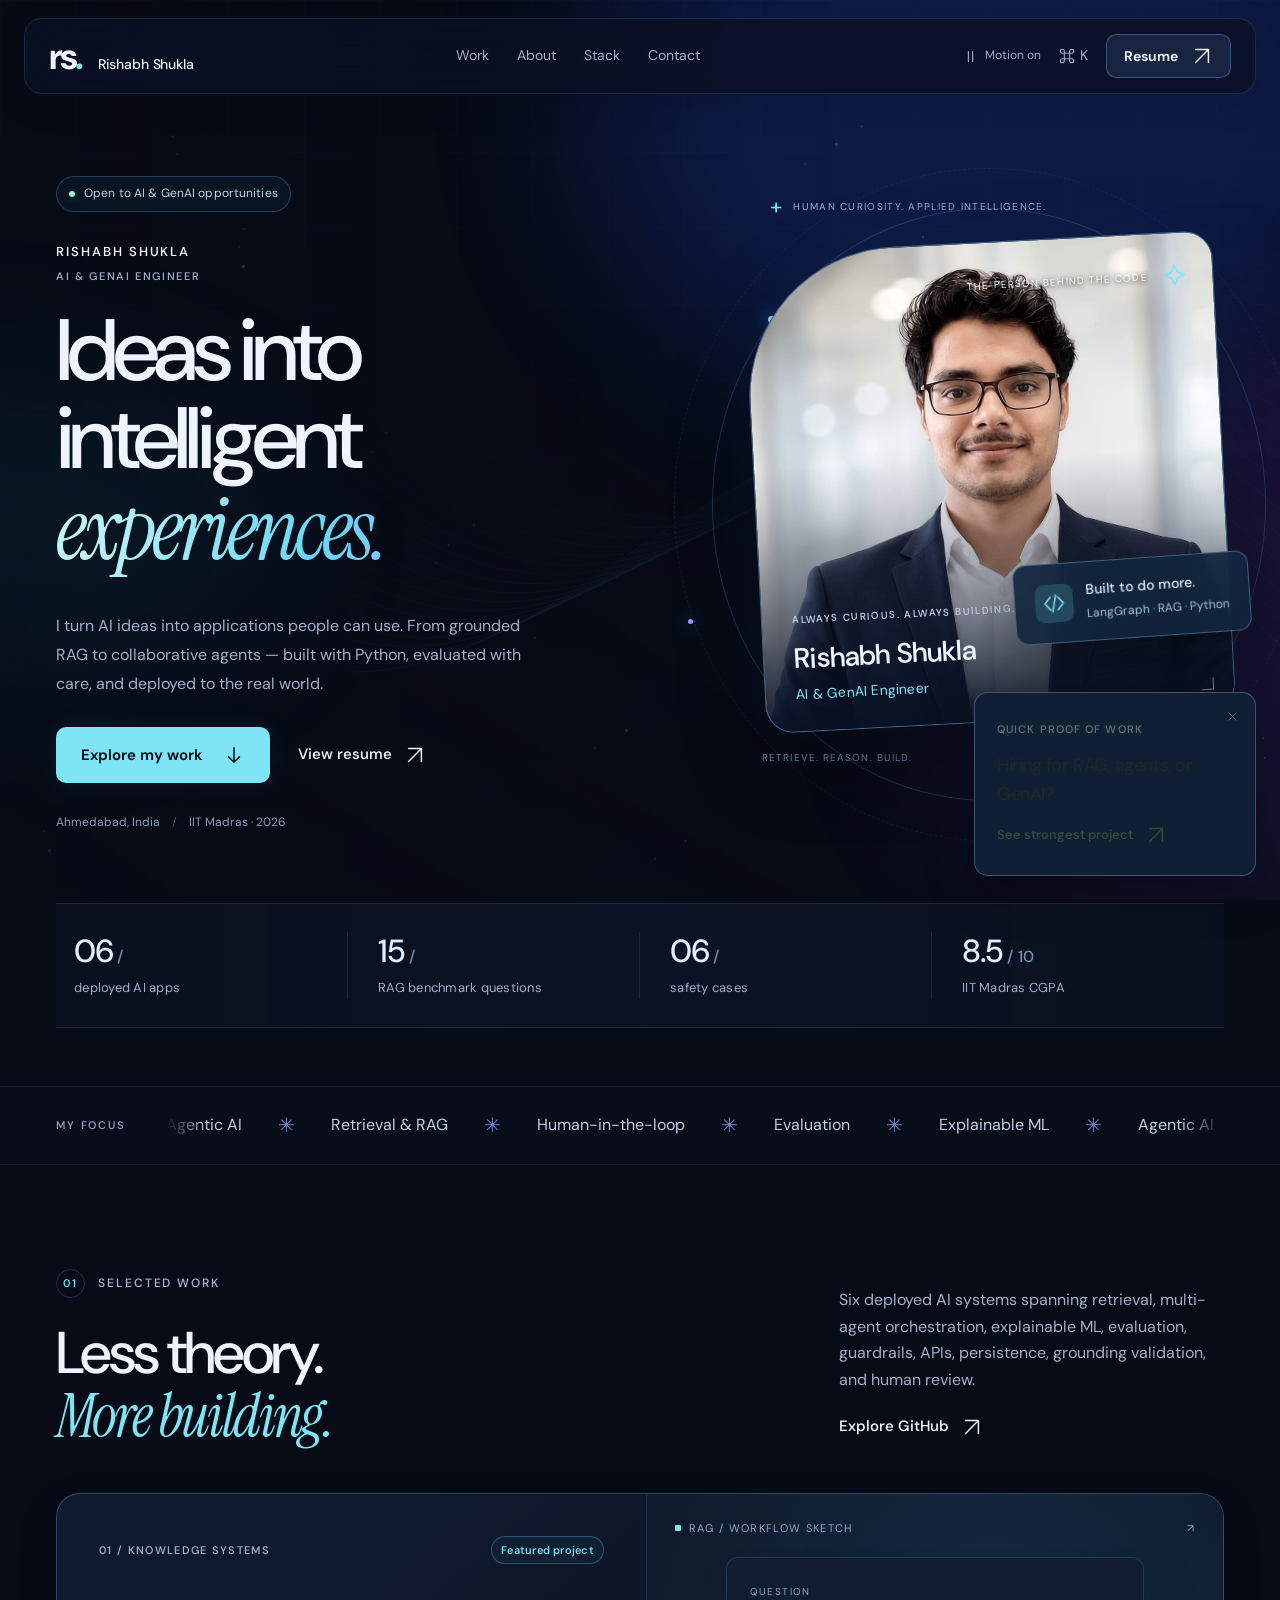
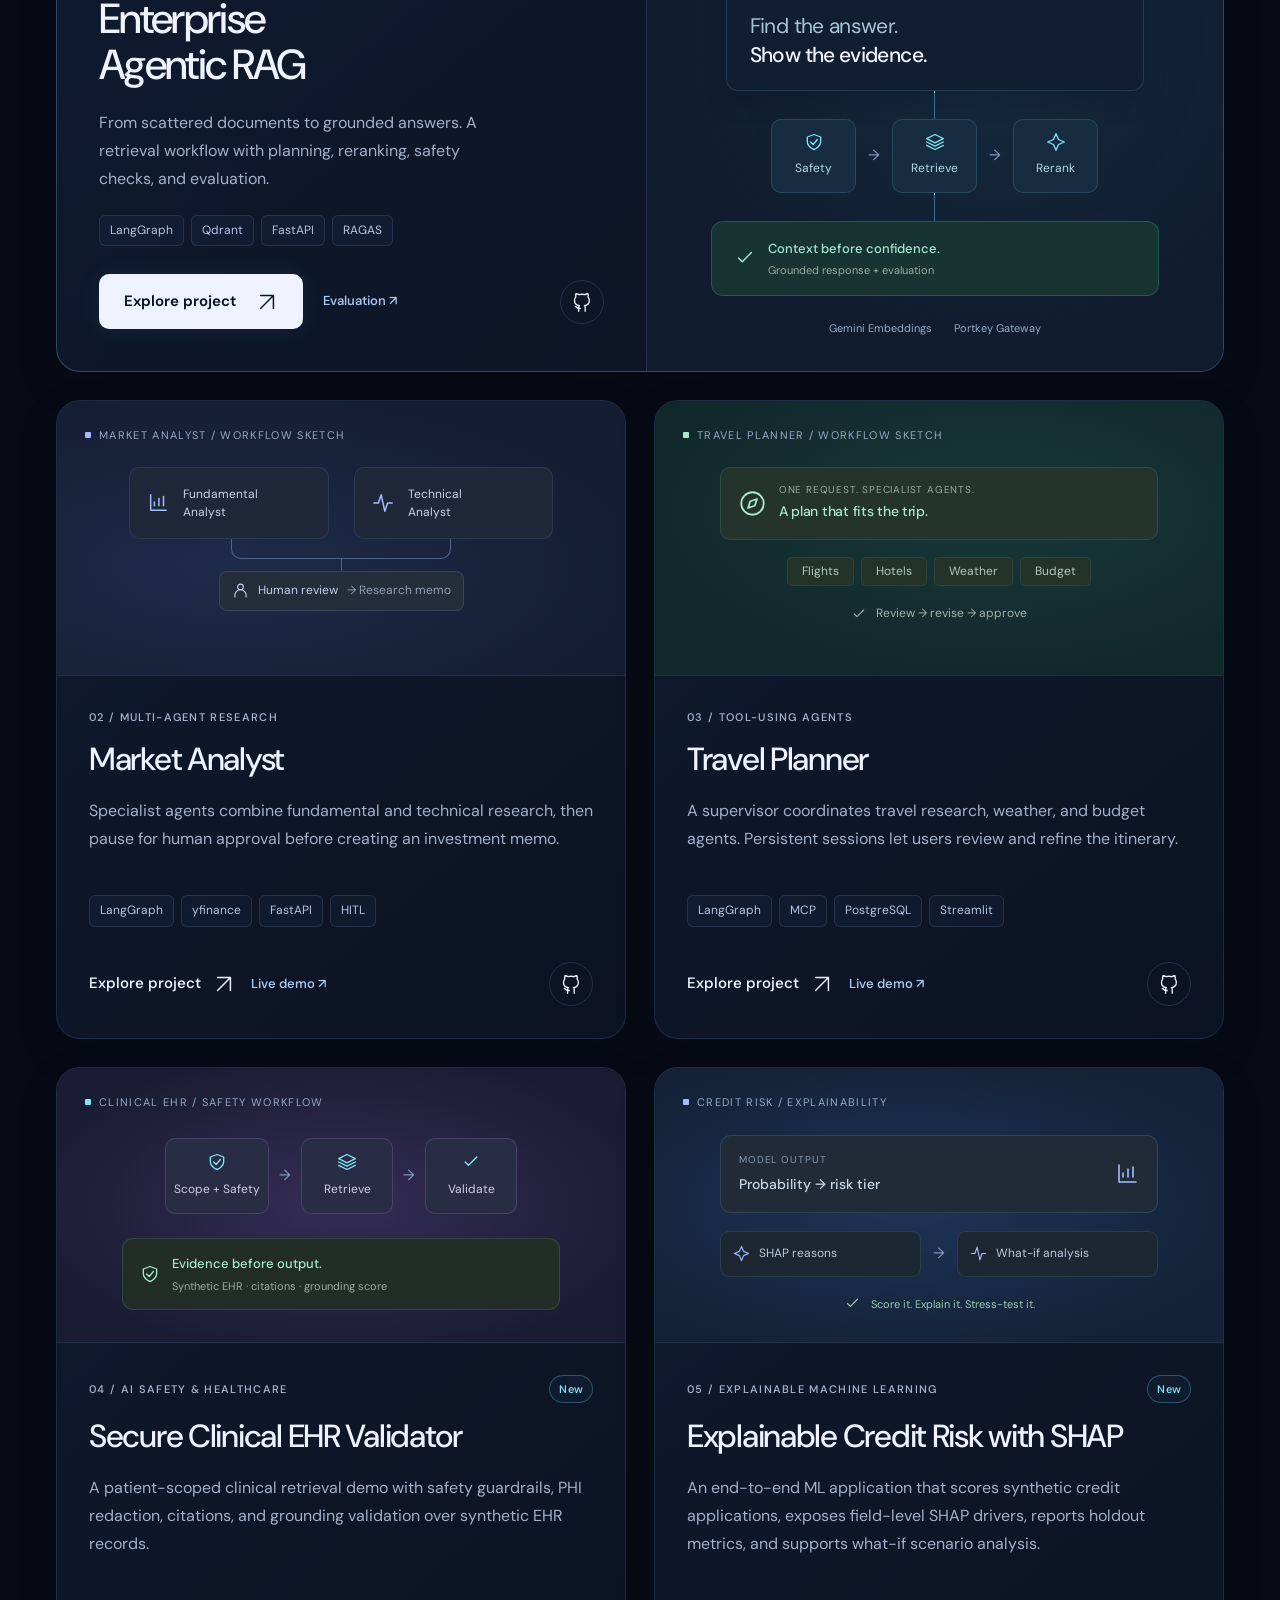
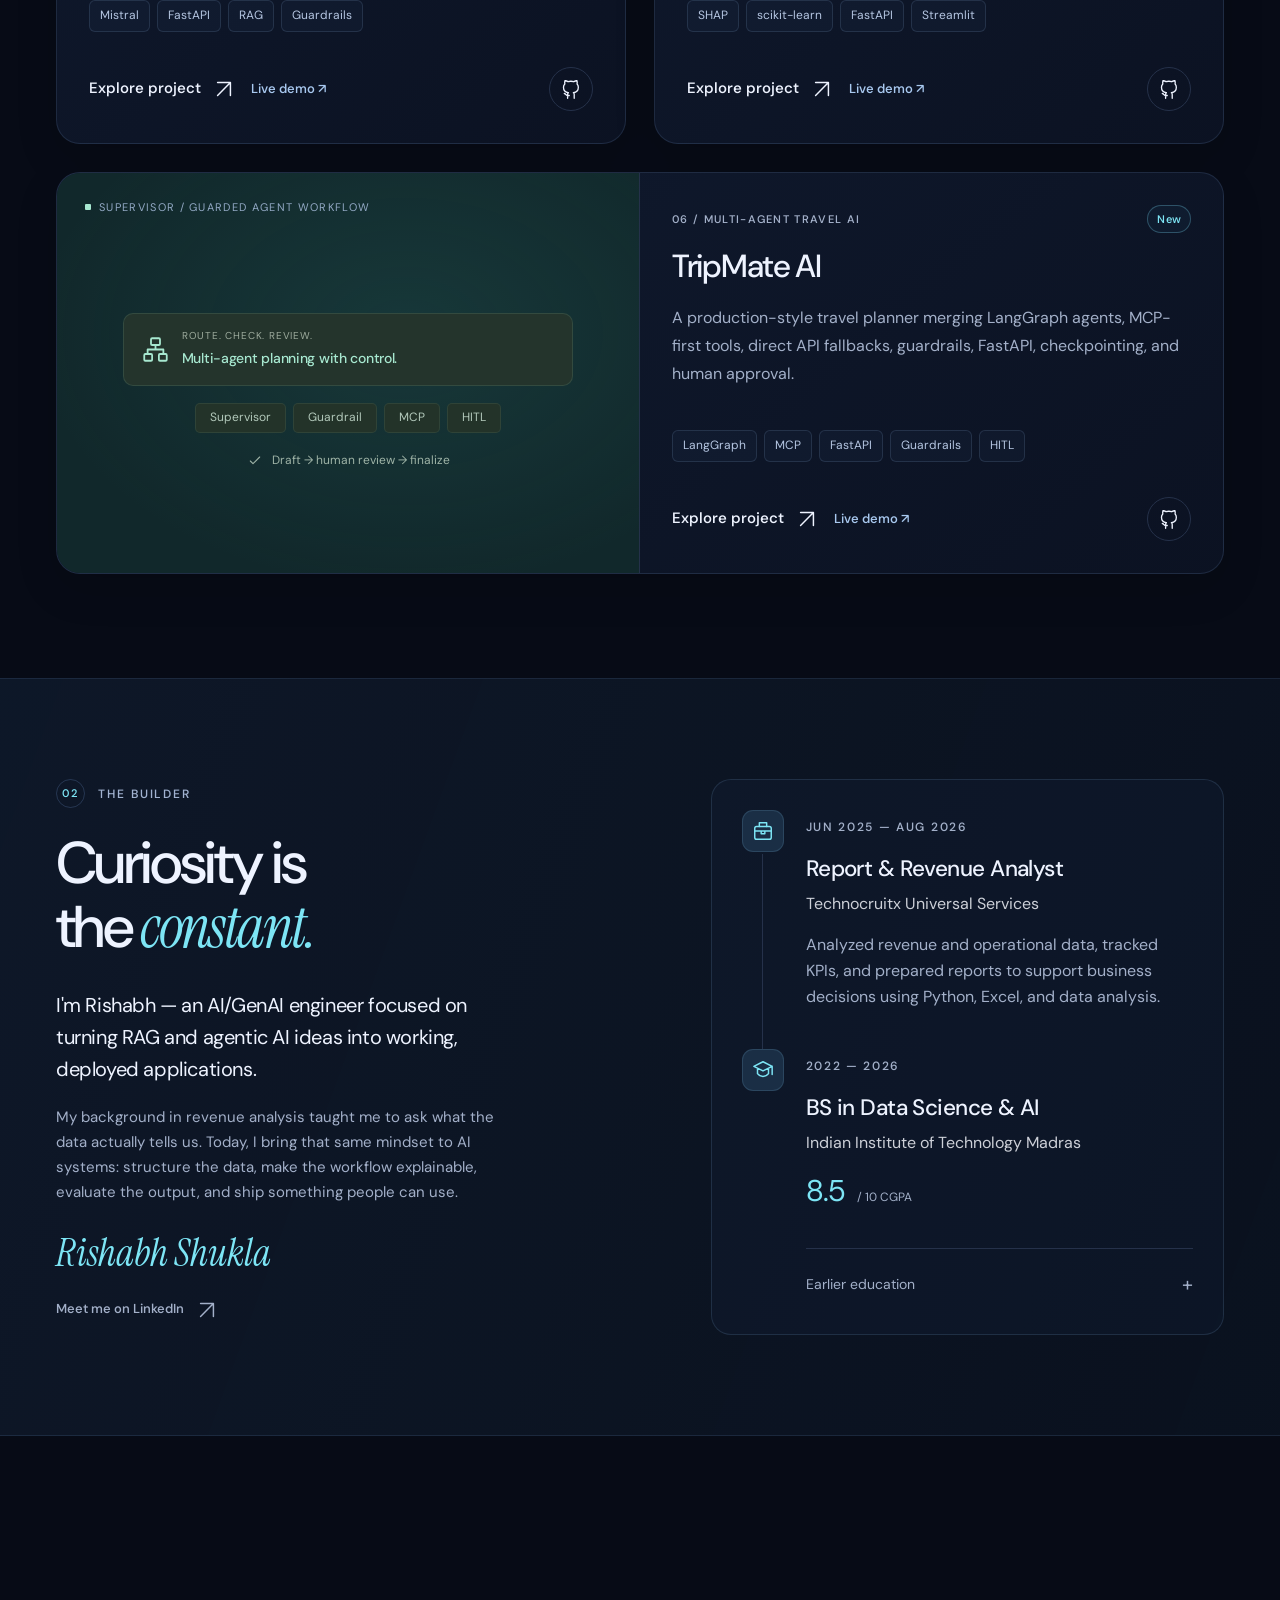
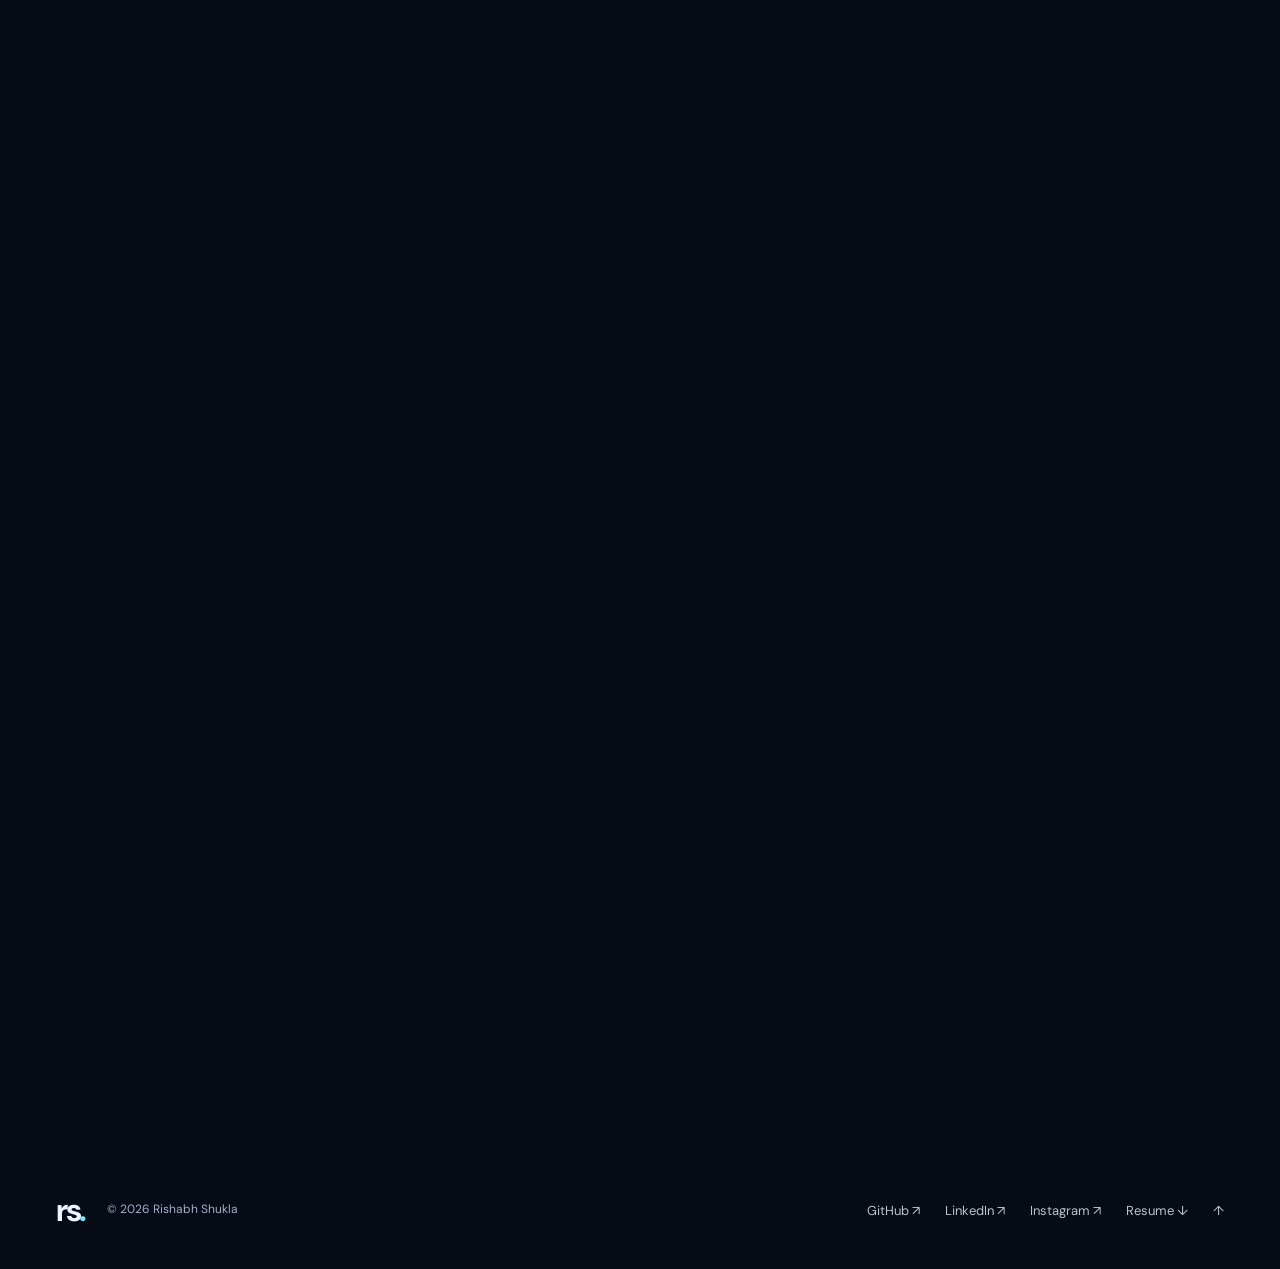
==== commit 79517559: "Redesign portfolio with animated blue and cyan visual theme" ====
--- a/index.html
+++ b/index.html
@@ -3,7 +3,7 @@
 <head>
   <meta charset="UTF-8">
   <meta name="viewport" content="width=device-width, initial-scale=1">
-  <meta name="theme-color" content="#0c0f14">
+  <meta name="theme-color" content="#070b16">
   <title>Rishabh Shukla — AI & GenAI Engineer</title>
   <meta name="description" content="Rishabh Shukla's AI engineering portfolio. Explore agentic RAG, multi-agent systems, secure clinical retrieval, evaluation, safety workflows, and deployed AI applications.">
   <meta property="og:title" content="Rishabh Shukla — AI & GenAI Engineer">
@@ -17,10 +17,16 @@
   <link href="https://fonts.googleapis.com/css2?family=DM+Sans:wght@400;450;500;550;600;650;700&family=Instrument+Serif:ital@0;1&display=swap" rel="stylesheet">
   <link rel="preload" href="frames/frame_000001.png" as="image">
   <link rel="stylesheet" href="style.css?v=20260919-credit">
+  <link rel="stylesheet" href="creative.css?v=20260924">
   <script src="script.js?v=20260919-credit" defer></script>
+  <script src="motion.js?v=20260924" defer></script>
 </head>
 <body>
   <a class="skip-link" href="#main">Skip to content</a>
+  <div class="ambient-background" aria-hidden="true">
+    <div class="aurora aurora-blue"></div><div class="aurora aurora-violet"></div><div class="aurora aurora-cyan"></div>
+    <div class="ambient-grid"></div><canvas id="ambientCanvas"></canvas><div class="ambient-vignette"></div>
+  </div>
   <div class="scroll-progress" aria-hidden="true"></div>
   <header class="site-header">
     <nav class="nav wrap" aria-label="Main navigation">
@@ -29,6 +35,7 @@
         <a href="#projects">Work</a><a href="#about">About</a><a href="#skills">Stack</a><a href="#contact">Contact</a>
       </div>
       <div class="nav-actions">
+        <button class="motion-toggle" id="motionToggle" type="button" aria-label="Pause background animation" aria-pressed="false" hidden><svg class="icon motion-pause" aria-hidden="true"><use href="#i-pause"/></svg><svg class="icon motion-play" aria-hidden="true"><use href="#i-play"/></svg><span id="motionLabel">Motion on</span></button>
         <button class="command-trigger" data-open="command" aria-label="Open quick navigation" title="Quick navigation (Ctrl or Command + K)"><svg class="icon" aria-hidden="true"><use href="#i-command"/></svg><kbd>K</kbd></button>
         <button class="button button-small nav-resume" data-open="resume">Resume <svg class="icon" aria-hidden="true"><use href="#i-arrow-up"/></svg></button>
         <button class="icon-button menu-toggle" aria-expanded="false" aria-controls="navLinks" aria-label="Open navigation"><svg class="icon" aria-hidden="true"><use href="#i-menu"/></svg></button>
@@ -40,27 +47,30 @@
     <section class="hero wrap" id="hero" aria-labelledby="heroTitle">
       <div class="hero-copy">
         <div class="availability"><span aria-hidden="true"></span> Open to AI & GenAI opportunities</div>
-        <p class="eyebrow hero-intro">HELLO, I'M RISHABH SHUKLA</p>
-        <h1 id="heroTitle">Making AI<br>work in the<br><em>real world.</em></h1>
-        <p class="hero-description">I build and deploy AI systems across RAG, agentic workflows, explainable ML, evaluation, guardrails, APIs, and human-in-the-loop applications. Python at the core.</p>
+        <p class="eyebrow hero-intro">RISHABH SHUKLA <span>AI & GENAI ENGINEER</span></p>
+        <h1 id="heroTitle">Ideas into<br>intelligent<br><em>experiences.</em></h1>
+        <p class="hero-description">I turn AI ideas into applications people can use. From grounded RAG to collaborative agents — built with Python, evaluated with care, and deployed to the real world.</p>
         <div class="hero-actions"><a class="button" href="#projects">Explore my work <svg class="icon" aria-hidden="true"><use href="#i-arrow-down"/></svg></a><button class="text-button" data-open="resume">View resume <svg class="icon" aria-hidden="true"><use href="#i-arrow-up"/></svg></button></div>
-        <div class="hero-footnote"><span>Based in Ahmedabad, India</span><span class="footnote-separator" aria-hidden="true">/</span><span>IIT Madras · Class of 2026</span></div><div class="proof-row" aria-label="Quick proof"><span><strong>6</strong> deployed AI apps</span><span><strong>15</strong> RAG benchmark questions</span><span><strong>6</strong> safety cases</span><span><strong>8.5</strong> CGPA</span></div>
+        <div class="hero-footnote"><span>Ahmedabad, India</span><span class="footnote-separator" aria-hidden="true">/</span><span>IIT Madras · 2026</span></div>
       </div>
       <div class="portrait-composition">
         <div class="portrait-orbit" aria-hidden="true"></div>
+        <div class="portrait-orbit orbit-outer" aria-hidden="true"></div>
+        <div class="portrait-label"><span class="label-cross" aria-hidden="true">+</span> HUMAN CURIOSITY. APPLIED INTELLIGENCE.</div>
         <div class="portrait-card">
           <img class="portrait" src="frames/frame_000001.png" width="1920" height="1080" alt="Rishabh Shukla wearing a navy suit" fetchpriority="high">
           <div class="portrait-shade" aria-hidden="true"></div>
           <span class="photo-corner corner-tl" aria-hidden="true"></span><span class="photo-corner corner-br" aria-hidden="true"></span>
           <div class="portrait-topline"><span>THE PERSON BEHIND THE CODE</span><svg class="icon" aria-hidden="true"><use href="#i-spark"/></svg></div>
-          <div class="portrait-caption"><span class="eyebrow">AI / GENAI ENGINEER</span><p>Engineer by training.<br><em>Builder by instinct.</em></p></div>
+          <div class="portrait-caption"><span class="eyebrow">ALWAYS CURIOUS. ALWAYS BUILDING.</span><p>Rishabh Shukla<span>AI & GenAI Engineer</span></p></div>
         </div>
-        <div class="portrait-note"><span class="note-icon"><svg class="icon" aria-hidden="true"><use href="#i-code"/></svg></span><div><strong>Ideas → working systems</strong><span>LangGraph · RAG · Python</span></div></div>
-        <span class="portrait-index" aria-hidden="true">01 / INTRODUCTION</span>
+        <div class="portrait-note"><span class="note-icon"><svg class="icon" aria-hidden="true"><use href="#i-code"/></svg></span><div><strong>Built to do more.</strong><span>LangGraph · RAG · Python</span></div></div>
+        <span class="portrait-index" aria-hidden="true"><span>RETRIEVE. REASON. BUILD.</span> PORTFOLIO / 2026</span>
       </div>
     </section>
 
-    <div class="focus-strip"><div class="wrap focus-inner"><span class="eyebrow">WHAT I WORK WITH</span><span>Agentic AI</span><span class="strip-star" aria-hidden="true">✳</span><span>Retrieval & RAG</span><span class="strip-star" aria-hidden="true">✳</span><span>Human-in-the-loop</span><span class="strip-star" aria-hidden="true">✳</span><span>Evaluation</span><span class="strip-star" aria-hidden="true">✳</span><span>Explainable ML</span></div></div>
+    <div class="proof-row wrap" aria-label="Portfolio at a glance"><span><strong>06<span> /</span></strong> deployed AI apps</span><span><strong>15<span> /</span></strong> RAG benchmark questions</span><span><strong>06<span> /</span></strong> safety cases</span><span><strong>8.5<span> / 10</span></strong> IIT Madras CGPA</span></div>
+    <div class="focus-strip"><div class="wrap focus-inner"><span class="eyebrow">MY FOCUS</span><div class="focus-window"><div class="focus-track"><div class="focus-group"><span>Agentic AI</span><span class="strip-star" aria-hidden="true">✳</span><span>Retrieval & RAG</span><span class="strip-star" aria-hidden="true">✳</span><span>Human-in-the-loop</span><span class="strip-star" aria-hidden="true">✳</span><span>Evaluation</span><span class="strip-star" aria-hidden="true">✳</span><span>Explainable ML</span><span class="strip-star" aria-hidden="true">✳</span></div></div></div></div></div>
 
     <section class="section wrap" id="projects" aria-labelledby="workTitle">
       <div class="section-heading reveal"><div><p class="eyebrow section-label"><span>01</span> SELECTED WORK</p><h2 id="workTitle">Less theory.<br><em>More building.</em></h2></div><div class="section-intro"><p>Six deployed AI systems spanning retrieval, multi-agent orchestration, explainable ML, evaluation, guardrails, APIs, persistence, grounding validation, and human review.</p><a class="text-link" href="https://github.com/rs6739171-hash" target="_blank" rel="noopener noreferrer">Explore GitHub <svg class="icon" aria-hidden="true"><use href="#i-arrow-up"/></svg></a></div></div>
@@ -154,6 +164,7 @@
   <dialog class="modal skill-modal" id="skillDialog" aria-labelledby="skillTitle"><div class="modal-header"><span class="eyebrow">TOOLS IN PRACTICE</span><button class="icon-button" data-close aria-label="Close skill details" autofocus><svg class="icon" aria-hidden="true"><use href="#i-close"/></svg></button></div><div class="modal-body"><h2 id="skillTitle"></h2><p class="modal-lead" id="skillDescription"></p><ul class="detail-list" id="skillExamples"></ul><button class="button" id="skillProjectButton">Explore related project <svg class="icon" aria-hidden="true"><use href="#i-arrow-up"/></svg></button></div></dialog>
 
   <svg class="icon-sprite" xmlns="http://www.w3.org/2000/svg" aria-hidden="true" width="0" height="0"><defs>
+    <symbol id="i-pause" viewBox="0 0 24 24"><path d="M9 5v14M15 5v14"/></symbol><symbol id="i-play" viewBox="0 0 24 24"><path d="m8 4 12 8-12 8Z"/></symbol>
     <symbol id="i-arrow-up" viewBox="0 0 24 24"><path d="M5 19 19 5M5 5h14v14"/></symbol><symbol id="i-arrow-down" viewBox="0 0 24 24"><path d="M12 4v16m-6-6 6 6 6-6"/></symbol><symbol id="i-close" viewBox="0 0 24 24"><path d="m6 6 12 12M18 6 6 18"/></symbol><symbol id="i-menu" viewBox="0 0 24 24"><path d="M4 7h16M4 12h16M4 17h16"/></symbol><symbol id="i-plus" viewBox="0 0 24 24"><path d="M12 5v14M5 12h14"/></symbol><symbol id="i-check" viewBox="0 0 24 24"><path d="m5 12 4 4L19 6"/></symbol><symbol id="i-download" viewBox="0 0 24 24"><path d="M12 3v12m-5-5 5 5 5-5M4 16v5h16v-5"/></symbol><symbol id="i-copy" viewBox="0 0 24 24"><rect x="8" y="8" width="12" height="13" rx="2"/><path d="M16 8V3H3v13h5"/></symbol><symbol id="i-mail" viewBox="0 0 24 24"><rect x="3" y="5" width="18" height="14" rx="2"/><path d="m3 6 9 7 9-7"/></symbol><symbol id="i-phone" viewBox="0 0 24 24"><path d="m6 3 4 5-3 3c2 3 3 4 6 6l3-3 5 4c-1 4-4 4-7 3C8 19 5 16 3 10 2 7 2 4 6 3Z"/></symbol><symbol id="i-search" viewBox="0 0 24 24"><circle cx="10.5" cy="10.5" r="6.5"/><path d="m16 16 5 5"/></symbol><symbol id="i-command" viewBox="0 0 24 24"><path d="M8 8H5a3 3 0 1 1 3-3v14a3 3 0 1 1-3-3h14a3 3 0 1 1-3 3V5a3 3 0 1 1 3 3H8Z"/></symbol><symbol id="i-code" viewBox="0 0 24 24"><path d="m8 5-6 7 6 7m8-14 6 7-6 7M14 3l-4 18"/></symbol><symbol id="i-shield" viewBox="0 0 24 24"><path d="m12 3 8 3v6c0 4-5 8-8 9-3-1-8-5-8-9V6l8-3Z"/><path d="m8 12 3 3 5-6"/></symbol><symbol id="i-layers" viewBox="0 0 24 24"><path d="m12 3 10 5-10 5L2 8l10-5ZM2 12l10 5 10-5M2 16l10 5 10-5"/></symbol><symbol id="i-spark" viewBox="0 0 24 24"><path d="m12 2 3 7 7 3-7 3-3 7-3-7-7-3 7-3 3-7Z"/></symbol><symbol id="i-chart" viewBox="0 0 24 24"><path d="M4 3v17h17M8 15v-4m5 4V7m5 8V5"/></symbol><symbol id="i-activity" viewBox="0 0 24 24"><path d="M2 12h5l3-9 4 18 3-9h5"/></symbol><symbol id="i-user" viewBox="0 0 24 24"><circle cx="12" cy="7" r="4"/><path d="M4 21v-2a8 8 0 0 1 16 0v2"/></symbol><symbol id="i-compass" viewBox="0 0 24 24"><circle cx="12" cy="12" r="10"/><path d="m16 8-2 6-6 2 2-6 6-2Z"/></symbol><symbol id="i-briefcase" viewBox="0 0 24 24"><rect x="3" y="7" width="18" height="14" rx="2"/><path d="M8 7V3h8v4M3 12h18M10 12v3h4v-3"/></symbol><symbol id="i-graduation" viewBox="0 0 24 24"><path d="m2 8 10-5 10 5-10 5L2 8ZM6 10v6c3 4 9 4 12 0v-6m4-2v9"/></symbol><symbol id="i-nodes" viewBox="0 0 24 24"><rect x="8" y="2" width="8" height="6" rx="1"/><rect x="2" y="16" width="7" height="6" rx="1"/><rect x="15" y="16" width="7" height="6" rx="1"/><path d="M12 8v4H5v4m7-4h7v4"/></symbol><symbol id="i-github" viewBox="0 0 24 24"><path d="M9 19c-4 1-4-2-6-2m12 5v-4c0-1-.3-2-1-2 3-.3 6-1.5 6-6 0-1.5-.5-2.5-1.5-3.5.2-.8.3-2-.2-3.5 0 0-1.2-.4-3.8 1a13 13 0 0 0-7 0C5 2.6 3.8 3 3.8 3c-.5 1.5-.4 2.7-.2 3.5C2.5 7.5 2 8.5 2 10c0 4.5 3 5.7 6 6-.7.5-1 1.3-1 2v4" transform="translate(2 0) scale(.9 1)"/></symbol>
   </defs></svg>
 </body>
--- a/creative.css
+++ b/creative.css
@@ -0,0 +1,396 @@
+/* The animated studio theme builds on the existing portfolio and dialog styles. */
+:root {
+  --bg: #070b16;
+  --surface: #101729;
+  --surface-2: #17223a;
+  --text: #eef3ff;
+  --muted: #a3b0c9;
+  --line: #25314a;
+  --accent: #7de5f5;
+  --mint: #a7e8d0;
+  --blue: #a5bbff;
+  --radius: 24px;
+}
+body { isolation: isolate; background: var(--bg); overflow-x: clip; }
+.wrap { width: min(1240px, calc(100% - 112px)); }
+.ambient-background { position: fixed; inset: 0; z-index: -1; overflow: hidden; pointer-events: none; contain: strict; }
+.aurora { position: absolute; border-radius: 50%; filter: blur(78px); will-change: transform; }
+.aurora-blue { width: 65vw; height: 70vh; top: -23vh; right: -10vw; background: #244dda; opacity: .24; animation: aurora-drift 26s ease-in-out infinite alternate; }
+.aurora-violet { width: 46vw; height: 66vh; top: 38vh; right: -18vw; background: #7840cd; opacity: .18; animation: aurora-drift 32s ease-in-out -11s infinite alternate-reverse; }
+.aurora-cyan { width: 48vw; height: 35vh; left: -26vw; top: 42vh; background: #107c95; opacity: .15; animation: aurora-drift 28s ease-in-out -9s infinite alternate; }
+.ambient-grid { position: absolute; inset: 0; background-image: linear-gradient(#829bc309 1px, transparent 1px), linear-gradient(90deg, #829bc309 1px, transparent 1px); background-size: 76px 76px; mask-image: linear-gradient(180deg, #0009, transparent 90%); }
+#ambientCanvas { position: absolute; inset: 0; width: 100%; height: 100%; opacity: .68; }
+.ambient-vignette { position: absolute; inset: 0; background: linear-gradient(90deg, #070b1655, transparent 65%), linear-gradient(0deg, #070b1644, transparent 50%); }
+@keyframes aurora-drift { from { transform: translate3d(-5%, -6%, 0) scale(.9) rotate(-12deg); } to { transform: translate3d(16%, 15%, 0) scale(1.2) rotate(18deg); } }
+@keyframes orbital-turn { to { transform: rotate(360deg); } }
+@keyframes ribbon-drift { to { transform: translateX(-50%); } }
+@keyframes gradient-drift { 0%, 100% { background-position: 0% 50%; } 50% { background-position: 100% 50%; } }
+
+/* Floating navigation and a visible motion preference. */
+.site-header { top: 18px; width: min(1336px, calc(100% - 48px)); margin: 18px auto 0; background: #0b1123cf; border: 1px solid #526d9c44; border-radius: 18px; box-shadow: 0 8px 35px #0002; backdrop-filter: blur(24px); }
+.nav { height: 74px; width: calc(100% - 48px); gap: 24px; }
+.brand { font-size: 2.3rem; }
+.brand-name { font-size: .875rem; }
+.nav-links { gap: 28px; }
+.nav-links > a { font-size: .875rem; }
+.nav-actions { gap: 14px; }
+.button { border-radius: 10px; background: var(--accent); box-shadow: 0 0 26px #6adeee12; }
+.button:hover { background: #b3f3fc; box-shadow: 0 8px 35px #6adeee24; }
+.button-outline { background: transparent; box-shadow: none; }
+.button-outline:hover { background: #192944; }
+.button-light { color: #081526; background: #eef3ff; }
+.nav-resume { color: var(--text); background: #182540; border: 1px solid #5f91ca77; box-shadow: none; }
+.nav-resume:hover { color: var(--bg); }
+.command-trigger { padding-inline: 4px; }
+.motion-toggle { display: inline-flex; align-items: center; gap: 6px; padding: 8px 0; min-height: 44px; background: none; color: var(--muted); font-size: .75rem; white-space: nowrap; }
+.motion-toggle:hover { color: var(--accent); }
+.motion-toggle .icon { width: 17px; height: 17px; }
+.motion-play { display: none; }
+.motion-toggle[aria-pressed="true"] .motion-pause { display: none; }
+.motion-toggle[aria-pressed="true"] .motion-play { display: block; }
+.scroll-progress { height: 2px; background: linear-gradient(90deg, #687cff, #7de5f5); }
+
+/* A large typographic introduction balanced by the personal portrait. */
+.hero { min-height: 740px; padding-top: 82px; padding-bottom: 62px; grid-template-columns: 1.2fr 1fr; gap: 8%; }
+.hero-copy { position: relative; z-index: 1; }
+.availability { margin-bottom: 30px; padding: 7px 12px; color: #bdd7e7; font-size: .75rem; border-color: #547caa66; background: #0e253566; }
+.availability > span { background: var(--mint); box-shadow: 0 0 11px #a7e8d044; }
+.hero-intro { color: var(--text); font-size: .8125rem; letter-spacing: .15em; margin-bottom: 22px; }
+.hero-intro > span { display: block; margin-top: 7px; color: #98aac8; font-size: .6875rem; letter-spacing: .15em; }
+.hero h1 { font-size: clamp(4.3rem, 6.8vw, 6.6rem); letter-spacing: -.064em; line-height: 1.015; margin-bottom: 27px; }
+.hero h1 em { display: inline-block; padding: 0 .05em .09em 0; line-height: 1.08; letter-spacing: -.045em; color: #9eeafa; background: linear-gradient(105deg, #c3f4f4 5%, #69d6f7 40%, #aba8ff 75%, #b8edfa); background-size: 200% auto; background-clip: text; -webkit-background-clip: text; -webkit-text-fill-color: transparent; animation: gradient-drift 12s ease-in-out infinite; }
+.hero-description { font-size: 1rem; line-height: 1.8; max-width: 470px; }
+.hero-actions { margin-top: 28px; gap: 28px; }
+.hero-actions > .button { padding: 16px 24px; }
+.hero-footnote { margin-top: 30px; font-size: .75rem; color: #8f9ebb; }
+.portrait-composition { padding: 28px 0; width: 100%; max-width: 470px; justify-self: end; }
+.portrait-card { height: 480px; width: 100%; transform: rotate(-3deg); border-radius: 150px 28px 28px 28px; border: 1px solid #82b8ea77; background: #102039; box-shadow: 0 28px 80px #0006, 0 0 70px #538dff13; }
+.portrait-composition:hover .portrait-card { transform: rotate(-1deg) translateY(-5px); }
+.portrait { filter: saturate(.76) contrast(1.04); object-position: 50% 45%; }
+.portrait-shade { background: linear-gradient(180deg, #05112a00 45%, #09142955 66%, #081124f5); }
+.portrait-topline { top: 30px; left: 80px; right: 26px; font-size: .625rem; letter-spacing: .11em; }
+.portrait-topline .icon { width: 24px; height: 24px; }
+.portrait-caption { bottom: 28px; left: 30px; }
+.portrait-caption .eyebrow { font-size: .625rem; color: #becfe6; letter-spacing: .14em; }
+.portrait-caption p { font-size: 1.75rem; font-weight: 550; letter-spacing: -.035em; }
+.portrait-caption p > span { display: block; margin-top: 7px; color: var(--accent); font-size: .875rem; font-weight: 400; letter-spacing: .015em; }
+.portrait-orbit { inset: -1% -9%; border: 1px solid #78b8ea38; border-radius: 50%; transform: none; animation: orbital-turn 48s linear infinite; }
+.portrait-orbit::before { content: ''; width: 7px; height: 7px; position: absolute; top: 18%; left: 10%; border-radius: 50%; background: #94e4f8; box-shadow: 0 0 18px #54bcff; }
+.portrait-orbit.orbit-outer { inset: -8% -17%; border-color: #93a7ec18; border-style: dashed; animation-duration: 72s; animation-direction: reverse; }
+.orbit-outer::before { background: #9e97ff; top: 67%; left: 2%; width: 5px; height: 5px; }
+.portrait-label { position: absolute; left: 16px; top: -25px; font-size: .625rem; letter-spacing: .13em; color: #9aaed1; display: flex; gap: 10px; align-items: center; }
+.label-cross { color: var(--accent); font-size: 1.4rem; }
+.portrait-note { right: -26px; bottom: 157px; border: 1px solid #729cbd77; background: #10253de8; color: #e4f3ff; backdrop-filter: blur(16px); padding: 16px 20px; border-radius: 13px; box-shadow: 0 15px 40px #0005; }
+.note-icon { background: #24495c; color: var(--accent); }
+.portrait-note strong { font-size: .875rem; font-weight: 500; }
+.portrait-note div > span { color: #a6c2d5; font-size: .75rem; margin-top: 3px; }
+.portrait-index { display: flex; justify-content: space-between; gap: 12px; color: #91a2c1; font-size: .625rem; padding: 0 8px; margin-top: 28px; letter-spacing: .11em; }
+.portrait-index > span { color: #7794b1; }
+.proof-row { max-width: 1240px; display: grid; grid-template-columns: repeat(4, 1fr); gap: 0; margin-top: 8px; margin-bottom: 58px; padding: 28px 0; border-block: 1px solid #839ed12c; background: linear-gradient(90deg, #17263c33, #14223b66, #17263c33); border-radius: 0; }
+.proof-row > span { display: flex; flex-direction: column; align-items: flex-start; justify-content: center; gap: 7px; padding-inline: 30px; color: #9fadc8; font-size: .8125rem; border-right: 1px solid #839ed126; }
+.proof-row > span:first-child { padding-left: 18px; }
+.proof-row > span:last-child { border-right: none; }
+.proof-row strong { font-size: 2rem; color: #e0eeff; font-weight: 500; line-height: 1.2; letter-spacing: -.04em; }
+.proof-row strong > span { display: inline; color: #7392b9; font-size: 1rem; }
+.focus-strip { background: #0c132066; border-block: 1px solid #839ed11c; }
+.focus-inner { display: flex; gap: 40px; padding-block: 22px; }
+.focus-inner > .eyebrow { flex: 0 0 auto; color: #91a2c1; font-size: .6875rem; letter-spacing: .17em; }
+.focus-window { min-width: 0; flex: 1; overflow: hidden; mask-image: linear-gradient(90deg, transparent, black 4%, black 96%, transparent); }
+.focus-track { display: flex; width: max-content; }
+.focus-track.is-looping { animation: ribbon-drift 36s linear infinite; }
+.focus-strip:hover .focus-track { animation-play-state: paused; }
+.focus-group { display: flex; align-items: center; gap: 36px; padding-right: 36px; }
+.focus-group > span { font-size: 1rem; color: #c2cfe6; white-space: nowrap; }
+.focus-group > .strip-star { font-size: 1.25rem; color: #7187cc; }
+
+/* Project surfaces have their own restrained accent and generous spacing. */
+.section { padding-block: 104px; }
+.section-label { font-size: .75rem; color: #a1b2d0; letter-spacing: .16em; }
+.section-label > span { width: 29px; height: 29px; display: grid; place-items: center; border: 1px solid #6081b74d; border-radius: 50%; color: var(--accent); font-size: .6875rem; }
+h2 { font-size: clamp(2.8rem, 4.6vw, 4.4rem); }
+.section-intro { max-width: 385px; font-size: 1rem; }
+.project { position: relative; background: linear-gradient(140deg, #111c31f0, #0c1323f2); border: 1px solid #384a696b; box-shadow: 0 15px 42px #0002; }
+.project:hover { border-color: #668dc79c; transform: translateY(-5px); box-shadow: 0 22px 50px #0004, 0 0 35px #477add0a; }
+.project-featured { border-color: #5687ba73; min-height: 460px; }
+.project-featured .project-copy { padding: 42px; }
+.project h3 { letter-spacing: -.04em; }
+.project-meta { font-size: .6875rem; letter-spacing: .12em; flex-wrap: wrap; }
+.project-type { color: var(--accent); background: #45b4cd0d; border-color: #5ea6bd66; font-size: .6875rem; }
+.tags li { border-color: #7e9dc02f; background: #6d9ad40a; color: #b5c6e2; font-size: .75rem; border-radius: 6px; }
+.project-copy > p { font-size: 1rem; }
+.project-actions { flex-wrap: wrap; gap: 16px; }
+.project-actions .text-button { font-size: .9375rem; }
+.project-actions > .icon-button { margin-left: auto; }
+.project-live-link { font-size: .8125rem; color: #a8c8ef; }
+.project-visual { background-size: 160% 160%; }
+.rag-visual { background: radial-gradient(ellipse at 60% 30%, #225c7840, transparent 68%), #101b2d; }
+.visual-header { color: #93a9c5; font-size: .6875rem; }
+.tiny-label { font-size: .625rem; color: #88a6c5; }
+.query-bubble { background: #111e32; border-color: #3d668466; }
+.query-bubble p { color: #a9c2d7; }
+.pipeline-node { background: #172c40; border-color: #3b728869; color: #b6d3e4; }
+.pipeline-arrow { color: #859bbe; }
+.flow-line { background: #3a6b87; }
+.answer-bubble { background: #173332; border-color: #408d8066; }
+.visual-footer { font-size: .6875rem; color: #96acc5; }
+.project-grid { gap: 28px; margin-top: 28px; }
+.project-secondary .project-copy { padding: 32px; }
+.project-secondary .project-visual { height: 275px; }
+.project-grid [data-project-card="clinical"], .credit-project { display: flex; flex-direction: column; grid-column: auto; }
+.project-grid [data-project-card="clinical"] .project-visual, .credit-project .project-visual { height: 275px; min-height: 275px; flex: 0 0 auto; border-right: 0; border-bottom: 1px solid var(--line); }
+.project-grid [data-project-card="clinical"] .project-copy, .credit-project .project-copy { flex: 1; justify-content: flex-start; }
+.project-secondary .project-copy { flex: 1; }
+.project-secondary { display: flex; flex-direction: column; }
+.project-secondary .project-copy { display: flex; flex-direction: column; }
+.project-secondary .project-actions { margin-top: auto; padding-top: 9px; }
+.project-grid [data-project-card="supervisor"] { grid-column: 1 / -1; display: grid; grid-template-columns: 1fr 1fr; }
+.project-grid [data-project-card="supervisor"] .project-visual { height: auto; min-height: 340px; justify-content: center; border-bottom: 0; border-right: 1px solid var(--line); }
+.project-grid [data-project-card="supervisor"] .project-copy { justify-content: center; }
+.market-visual { background: radial-gradient(ellipse at 30% 60%, #41559440, transparent 75%), #141d32; }
+.travel-visual { background: radial-gradient(ellipse at 60% 40%, #317c7630, transparent 75%), #11282b; }
+.clinical-visual { background: radial-gradient(ellipse at 50% 50%, #8361b240, transparent 80%), #1a1c34; }
+.clinical-node { background: #292c45; border-color: #71639b66; color: #cecbed; }
+.credit-visual { background: radial-gradient(ellipse at 45% 50%, #345fa54a, transparent 80%), #142237; }
+.agent-tile > span, .pipeline-node, .travel-routes > span, .review-pill, .travel-result, .clinical-node, .credit-explain-row > div { font-size: .75rem; }
+.travel-request span, .credit-score-card span { font-size: .625rem; }
+.clinical-result span, .credit-result { font-size: .6875rem; }
+
+/* The rest of the page stays connected to the same visual system. */
+.about-section { background: linear-gradient(110deg, #0f1a2bdd, #0c1422b8); border-block: 1px solid #6488b82b; }
+.about-grid { gap: 90px; }
+.timeline { background: #14203655; border: 1px solid #47617f55; border-radius: 20px; padding: 30px; }
+.timeline-marker { background: #1a2e45; border-color: #4f789553; }
+.timeline-item .eyebrow { font-size: .75rem; }
+.skills-grid { gap: 18px; }
+.skill-card { background: linear-gradient(145deg, #16223ade, #0d172bcc); border-color: #435e7e66; border-radius: 18px; padding: 28px 24px 22px; }
+.skill-card:nth-child(2) { --accent: #b4a5ff; }
+.skill-card:nth-child(3) { --accent: #8ee0c7; }
+.skill-card:nth-child(4) { --accent: #9dc1ff; }
+.skill-card:hover { border-color: var(--accent); }
+.skill-number { font-size: .6875rem; }
+.skill-card h3 { font-size: 1.25rem; }
+.skill-card p { font-size: 1rem; }
+.skill-list li { font-size: .8125rem; }
+.contact-section { color: var(--text); background: radial-gradient(ellipse at 92% 10%, #286d9d77, transparent 65%), linear-gradient(130deg, #16243d, #132c3f); border: 1px solid #648bc573; padding: 44px 52px 50px; box-shadow: 0 20px 80px #06263d55; }
+.contact-section::before { content: ''; position: absolute; right: -160px; top: -280px; width: 630px; height: 630px; border: 1px solid #7dbbe526; border-radius: 50%; pointer-events: none; }
+.contact-section::after { content: ''; position: absolute; right: -220px; top: -240px; width: 630px; height: 630px; border: 1px solid #7dbbe51a; border-radius: 50%; pointer-events: none; }
+.contact-section > * { position: relative; z-index: 1; }
+.contact-section h2 { font-size: clamp(3rem, 5.2vw, 5rem); }
+.contact-section em { color: var(--accent); }
+.contact-top { color: #a0bed3; }
+.contact-top .eyebrow, .contact-top > span { font-size: .6875rem; }
+.contact-bottom p { color: #aec2da; font-size: .9375rem; }
+.contact-email { border-color: #a0c9e277; color: #def4ff; }
+.contact-email:hover { color: var(--accent); }
+.contact-circle { background: var(--accent); color: #0b1b2a; border-color: var(--accent); }
+.contact-circle:hover { color: var(--accent); background: #0b1b2a; }
+.contact-section button:focus-visible, .contact-section a:focus-visible { outline-color: var(--accent); }
+.footer-links { font-size: .8125rem; }
+.modal { background: #0e182b; border-color: #527399; }
+.modal-header { background: #101b2e; }
+.modal::backdrop { background: #030817c9; }
+.recruiter-nudge { background: #111f34; border-color: #6085ab88; }
+.toast { background: #182b40; color: var(--text); border: 1px solid #7ba0bb77; }
+.motion-paused .aurora, .motion-paused .portrait-orbit, .motion-paused .portrait-note, .motion-paused .hero h1 em, .motion-paused .focus-track, .motion-paused .flow-line span { animation-play-state: paused !important; }
+.motion-paused .reveal { transition: none; }
+.page-hidden .aurora, .page-hidden .portrait-orbit, .page-hidden .portrait-note, .page-hidden .hero h1 em, .page-hidden .focus-track { animation-play-state: paused !important; }
+
+@media (min-width: 1500px) { .hero { padding-top: 95px; padding-bottom: 75px; min-height: 790px; } }
+@media (max-width: 1100px) {
+  .wrap { width: calc(100% - 72px); }
+  .nav { width: calc(100% - 40px); gap: 18px; }
+  .brand-name { display: none; }
+  .nav-links { gap: 24px; }
+  .hero { gap: 7%; min-height: 690px; }
+  .hero h1 { font-size: clamp(4rem, 7.2vw, 5.6rem); }
+  .portrait-card { height: 440px; }
+  .portrait-note { right: -14px; padding: 13px 16px; bottom: 147px; }
+  .portrait-index { font-size: .5625rem; letter-spacing: .05em; }
+  .portrait-label { font-size: .5625rem; letter-spacing: .07em; }
+  .proof-row > span { padding-inline: 22px; }
+  .about-grid { gap: 48px; }
+  .timeline { padding: 24px; }
+  .skills-grid { grid-template-columns: repeat(2, 1fr); }
+  .project-featured .project-copy { padding: 32px; }
+  .project-secondary .project-copy { padding: 28px; }
+  .section-intro { max-width: 345px; }
+}
+@media (max-width: 800px) {
+  .wrap { width: calc(100% - 48px); }
+  .site-header { top: 12px; margin-top: 12px; width: calc(100% - 32px); border-radius: 14px; }
+  .nav { height: 66px; width: calc(100% - 32px); gap: 12px; }
+  .nav-actions { gap: 10px; }
+  .nav-links { gap: 18px; }
+  .command-trigger { display: none; }
+  .motion-toggle > span { display: none; }
+  .motion-toggle { width: 30px; justify-content: center; }
+  .hero { grid-template-columns: 1.15fr 1fr; gap: 5%; padding-top: 75px; padding-bottom: 48px; min-height: 610px; }
+  .hero h1 { font-size: clamp(3.4rem, 7.4vw, 4.25rem); }
+  .hero-intro { font-size: .75rem; }
+  .hero-description { font-size: .9375rem; }
+  .hero-actions { gap: 18px; }
+  .hero-actions > .button { font-size: .875rem; padding: 13px 18px; gap: 12px; }
+  .hero-actions > .text-button { font-size: .875rem; }
+  .availability { font-size: .6875rem; margin-bottom: 24px; }
+  .portrait-card { height: 390px; border-top-left-radius: 105px; }
+  .portrait-caption { left: 22px; bottom: 24px; }
+  .portrait-caption p { font-size: 1.4rem; }
+  .portrait-caption .eyebrow { font-size: .5625rem; letter-spacing: .05em; }
+  .portrait-topline { font-size: .5625rem; left: 75px; right: 18px; gap: 8px; }
+  .portrait-topline .icon { width: 18px; height: 18px; }
+  .portrait-note { right: -8px; padding: 12px; gap: 9px; bottom: 139px; }
+  .portrait-note strong { font-size: .75rem; }
+  .portrait-note div > span { font-size: .625rem; }
+  .portrait-label { font-size: .5rem; left: 0; }
+  .portrait-index > span { display: none; }
+  .portrait-index { justify-content: flex-end; font-size: .625rem; }
+  .proof-row { margin-bottom: 42px; }
+  .proof-row > span { padding-inline: 16px; font-size: .75rem; }
+  .proof-row strong { font-size: 1.8rem; }
+  .focus-inner { gap: 24px; }
+  .focus-group { gap: 25px; padding-right: 25px; }
+  .section { padding-block: 80px; }
+  .section-heading { gap: 30px; }
+  .section-intro { max-width: 290px; }
+  .project-featured .rag-visual { min-height: 400px; }
+  .project-grid { gap: 22px; }
+  .project-secondary .project-copy { padding: 26px; }
+  .project-grid [data-project-card="clinical"] .project-visual, .credit-project .project-visual { min-height: 275px; height: 275px; }
+  .clinical-flow { gap: 7px; }
+  .clinical-node { min-width: 63px; font-size: .625rem; padding: 5px; }
+  .clinical-result { width: 100%; padding: 12px; }
+  .clinical-result span { font-size: .625rem; }
+  .project-grid [data-project-card="supervisor"] { grid-template-columns: 1fr; }
+  .project-grid [data-project-card="supervisor"] .project-visual { min-height: 290px; border-right: 0; border-bottom: 1px solid var(--line); }
+  .credit-score-card, .credit-explain-row { width: 100%; }
+  .credit-explain-row { gap: 7px; }
+  .credit-explain-row > div { font-size: .625rem; padding: 9px; }
+  .about-grid { grid-template-columns: 1fr; gap: 40px; }
+  .timeline { padding: 30px; }
+  .contact-section { padding: 36px; }
+}
+@media (max-width: 620px) {
+  html { scroll-padding-top: 108px; }
+  .wrap { width: calc(100% - 40px); }
+  .site-header { top: 10px; margin-top: 10px; width: calc(100% - 24px); }
+  .nav { height: 64px; width: calc(100% - 28px); }
+  .brand { font-size: 2.1rem; }
+  .brand-name { display: inline; font-size: .75rem; margin-left: 9px; }
+  .nav-actions { gap: 8px; }
+  .nav-resume { font-size: .75rem; min-height: 40px; padding: 8px 11px; }
+  .nav-resume .icon { display: none; }
+  .menu-toggle { width: 34px; height: 40px; }
+  .motion-toggle { width: 28px; }
+  .nav-links { top: 76px; left: -1px; right: -1px; border: 1px solid #526d9c66; background: #0d192df5; border-radius: 14px; padding: 12px; }
+  .nav-links > a { font-size: 1rem; }
+  .hero { display: flex; flex-direction: column; gap: 75px; padding-top: 42px; padding-bottom: 32px; }
+  .hero-copy { width: 100%; }
+  .hero h1 { font-size: clamp(3.65rem, 14.8vw, 5.75rem); line-height: 1.04; margin-bottom: 18px; letter-spacing: -.06em; }
+  .hero h1 em { letter-spacing: -.04em; }
+  .hero-intro { font-size: .75rem; margin-bottom: 21px; }
+  .hero-intro > span { font-size: .6875rem; }
+  .availability { margin-bottom: 27px; font-size: .6875rem; }
+  .hero-description { font-size: 1rem; max-width: 440px; line-height: 1.8; }
+  .hero-actions { gap: 25px; margin-top: 24px; flex-wrap: wrap; }
+  .hero-actions > .button { min-height: 50px; padding: 14px 20px; }
+  .hero-footnote { gap: 10px; font-size: .75rem; margin-top: 25px; }
+  .hero-footnote .footnote-separator { display: inline; }
+  .portrait-composition { align-self: center; width: calc(100% - 24px); max-width: 390px; padding: 15px 0; }
+  .portrait-card { height: 410px; border-radius: 120px 24px 24px 24px; }
+  .portrait-caption { left: 26px; }
+  .portrait-caption p { font-size: 1.6rem; }
+  .portrait-caption .eyebrow { font-size: .625rem; }
+  .portrait-label { top: -32px; font-size: .5625rem; left: 0; }
+  .portrait-topline { font-size: .5625rem; }
+  .portrait-note { right: -14px; bottom: 143px; padding: 14px 16px; gap: 12px; }
+  .portrait-note strong { font-size: .8125rem; }
+  .portrait-note div > span { font-size: .6875rem; }
+  .portrait-orbit { inset: -1% -4%; }
+  .portrait-orbit.orbit-outer { inset: -5% -8%; }
+  .portrait-index { font-size: .5625rem; }
+  .portrait-index > span { display: inline; }
+  .portrait-index { justify-content: space-between; }
+  .proof-row { grid-template-columns: repeat(2, 1fr); padding-block: 5px; margin-top: 30px; margin-bottom: 36px; }
+  .proof-row > span, .proof-row > span:first-child { padding: 20px 12px; gap: 8px; font-size: .75rem; }
+  .proof-row > span:nth-child(2) { border-right: 0; }
+  .proof-row > span:nth-child(-n+2) { border-bottom: 1px solid #839ed126; }
+  .proof-row strong { font-size: 1.75rem; }
+  .focus-inner { display: flex; gap: 18px; padding-block: 19px; }
+  .focus-inner > .eyebrow { font-size: .625rem; }
+  .focus-group > span { font-size: .875rem; }
+  .focus-group > .strip-star { display: block; }
+  .focus-inner > span:not(.eyebrow)::before { content: none; }
+  .section { padding-block: 64px; }
+  .section-heading { gap: 22px; margin-bottom: 30px; }
+  h2 { font-size: 3rem; }
+  .section-label { font-size: .6875rem; }
+  .section-intro { font-size: 1rem; max-width: 430px; }
+  .project { border-radius: 19px; }
+  .project-copy, .project-featured .project-copy, .project-secondary .project-copy { padding: 26px 23px; }
+  .project-copy > p, .project-secondary .project-copy > p { font-size: 1rem; }
+  .project-meta { font-size: .625rem; gap: 8px; }
+  .project-type { font-size: .625rem; }
+  .project-featured .project-actions { gap: 14px; }
+  .project-featured .project-actions > .button { font-size: .8125rem; }
+  .project-actions > .icon-button { margin-left: auto; }
+  .project-actions .text-button { font-size: .875rem; }
+  .project-grid { grid-template-columns: 1fr; gap: 22px; margin-top: 22px; }
+  .project-secondary .project-visual { height: 270px; }
+  .clinical-node { min-width: 75px; font-size: .6875rem; }
+  .clinical-result { width: 96%; }
+  .clinical-result span { font-size: .6875rem; }
+  .credit-explain-row > div { font-size: .6875rem; }
+  .visual-header { font-size: .625rem; letter-spacing: .08em; }
+  .tags li { font-size: .75rem; }
+  .about-section { padding-block: 64px; }
+  .about-lead { font-size: 1.1875rem; }
+  .about-grid > .reveal > .muted { font-size: 1rem; }
+  .timeline { padding: 24px 20px; border-radius: 17px; }
+  .timeline-item { gap: 14px; }
+  .timeline-item .eyebrow { font-size: .6875rem; }
+  .timeline h3 { font-size: 1.25rem; }
+  .timeline-item .muted, .timeline-org { font-size: .9375rem; }
+  .earlier-education { margin-left: 0; font-size: .875rem; }
+  .skills-grid { grid-template-columns: 1fr; gap: 16px; }
+  .skill-card { padding: 25px; }
+  .skill-number { font-size: .6875rem; }
+  .skill-icon { margin-block: 24px 20px; }
+  .skill-card h3 { font-size: 1.5rem; }
+  .skill-card p { font-size: 1rem; max-width: none; }
+  .skill-list li, .skill-card > .text-link { font-size: .875rem; }
+  .contact-section { padding: 30px 24px; margin-bottom: 40px; }
+  .contact-section h2 { font-size: clamp(2.55rem, 10.3vw, 3.5rem); }
+  .contact-top .eyebrow { font-size: .625rem; }
+  .contact-email { font-size: .9375rem; gap: 10px; }
+  .contact-bottom p { font-size: 1rem; }
+  .contact-circle { width: 56px; height: 56px; }
+  .footer-links { font-size: .8125rem; gap: 12px 20px; flex-wrap: wrap; justify-content: flex-start; }
+  .footer > div:first-child > span { font-size: .75rem; }
+  .aurora { filter: blur(50px); }
+  .aurora-blue { width: 100vw; right: -20vw; opacity: .2; }
+  .aurora-violet { width: 100vw; right: -40vw; }
+  #ambientCanvas { opacity: .45; }
+  .modal { max-height: calc(100dvh - 28px); }
+}
+@media (max-width: 370px) {
+  .wrap { width: calc(100% - 32px); }
+  .brand-name { display: none; }
+  .hero h1 { font-size: 3.65rem; }
+  .hero-actions { gap: 17px; }
+  .hero-actions > .button { padding-inline: 16px; }
+  .hero-actions > .text-button { font-size: .8125rem; }
+  .hero-footnote { font-size: .6875rem; gap: 8px; }
+  .portrait-card { height: 365px; }
+  .portrait-topline { font-size: .5rem; left: 72px; }
+  .portrait-label { font-size: .5rem; letter-spacing: .05em; }
+  .portrait-caption .eyebrow { font-size: .5625rem; }
+  .portrait-index { letter-spacing: .02em; }
+  .clinical-node { min-width: 62px; font-size: .625rem; }
+  .contact-section { padding: 26px 20px; }
+  .contact-email { font-size: .8125rem; }
+}
+@media (prefers-reduced-motion: reduce) {
+  .aurora, .portrait-orbit, .portrait-note, .hero h1 em, .focus-track { animation: none !important; }
+  .focus-window { overflow-x: auto; mask-image: none; }
+  .focus-group[aria-hidden="true"] { display: none; }
+}
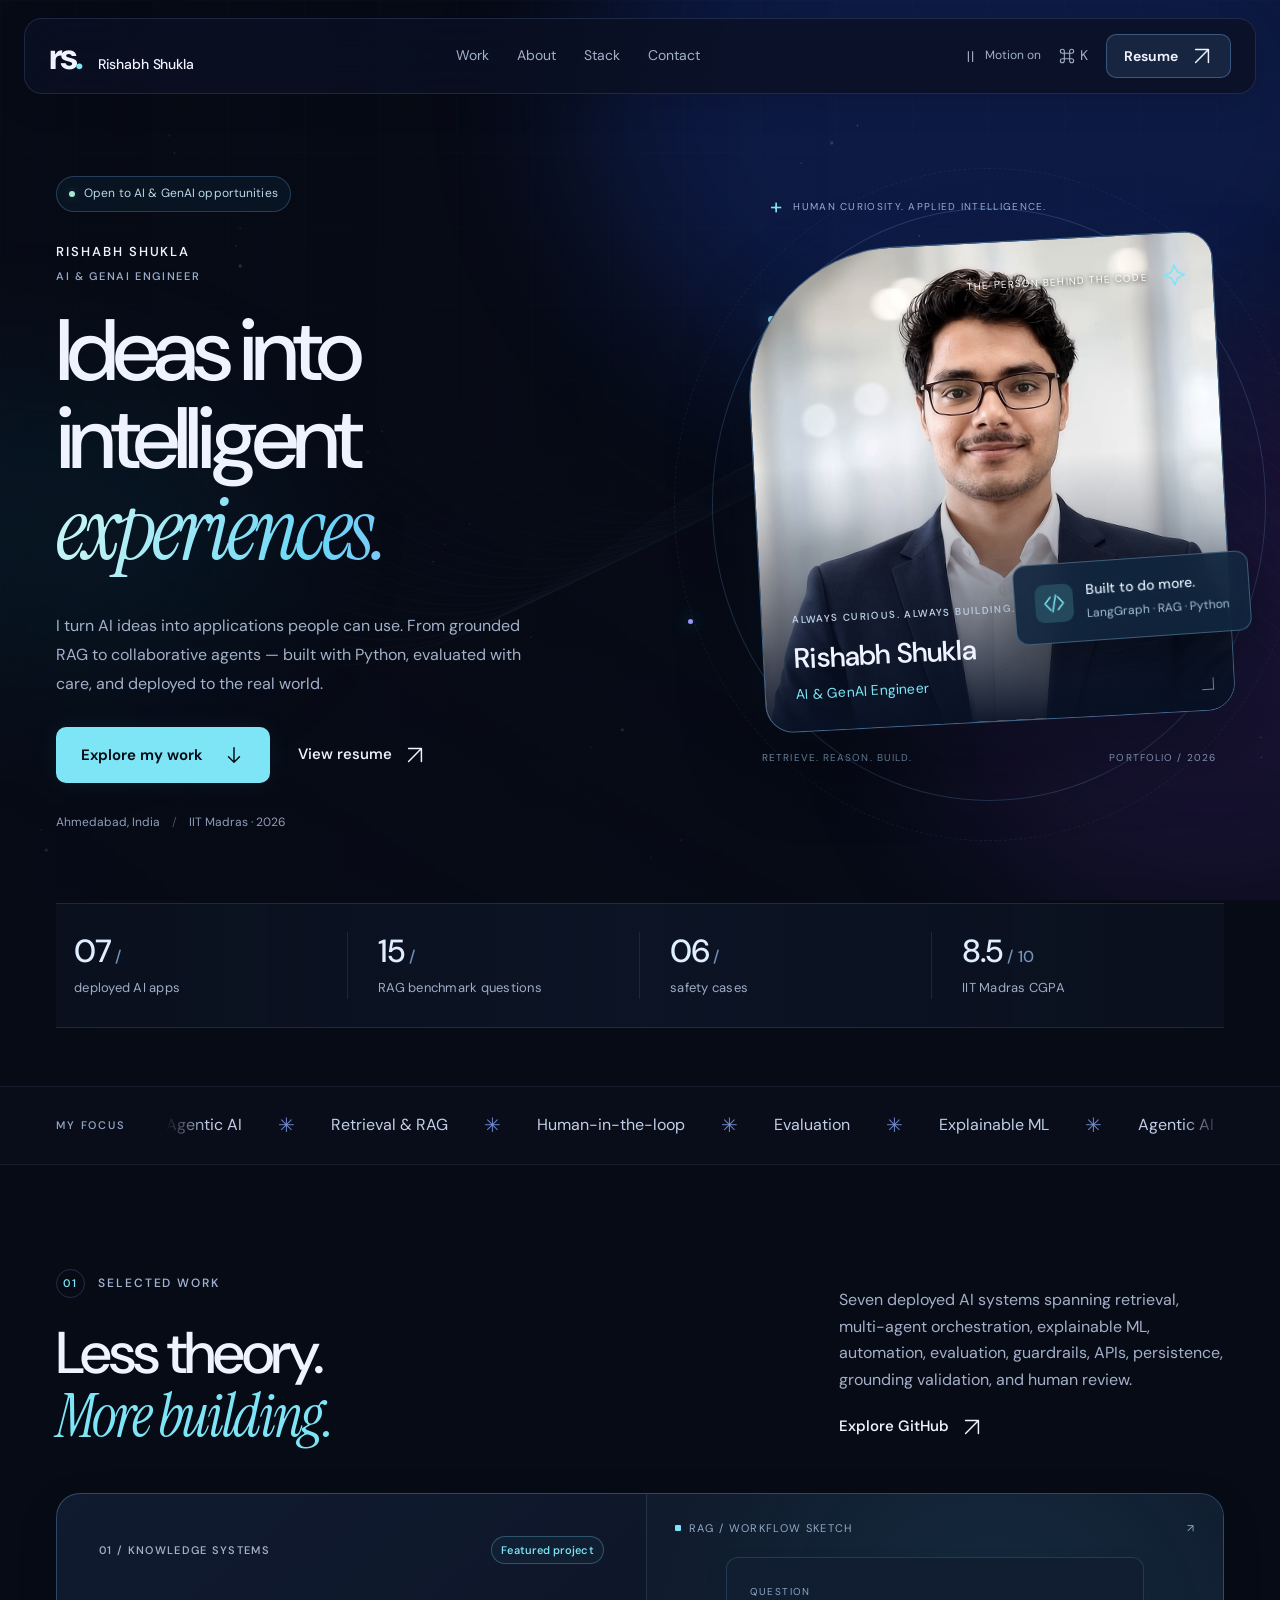
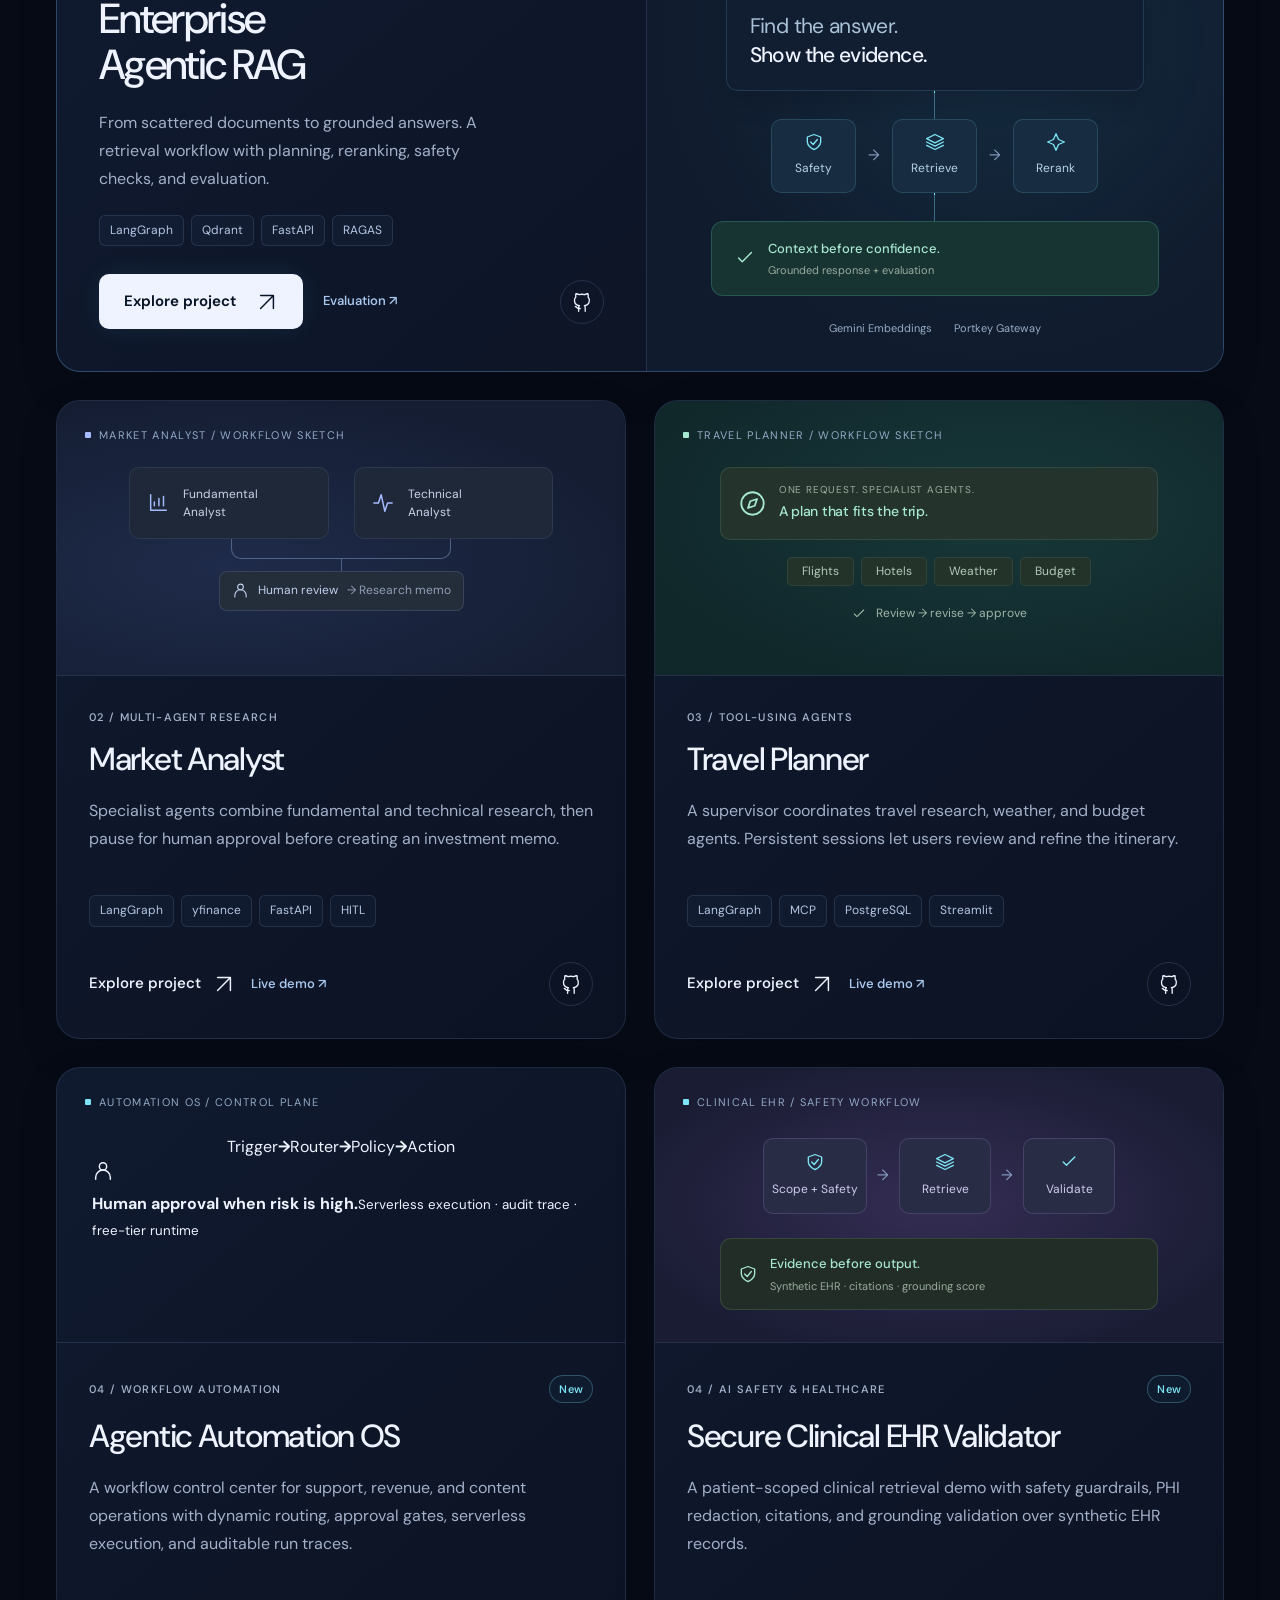
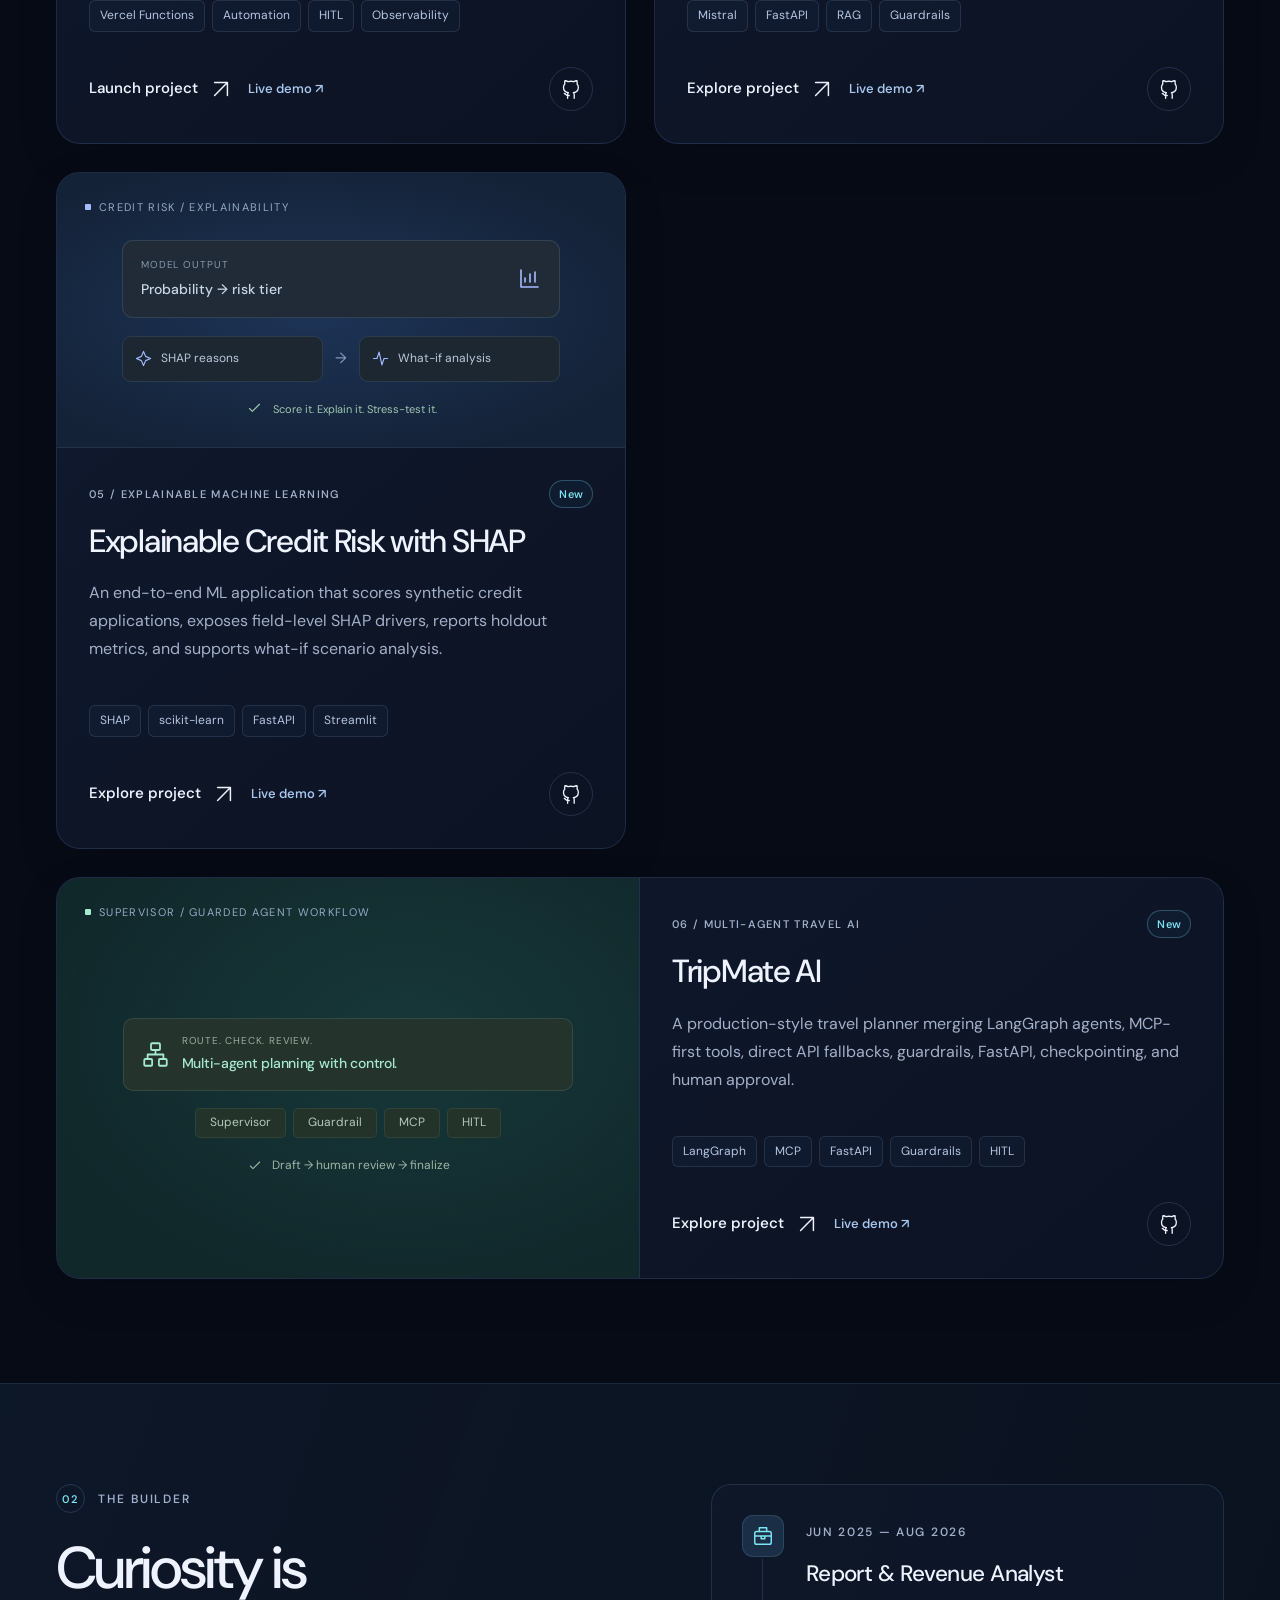
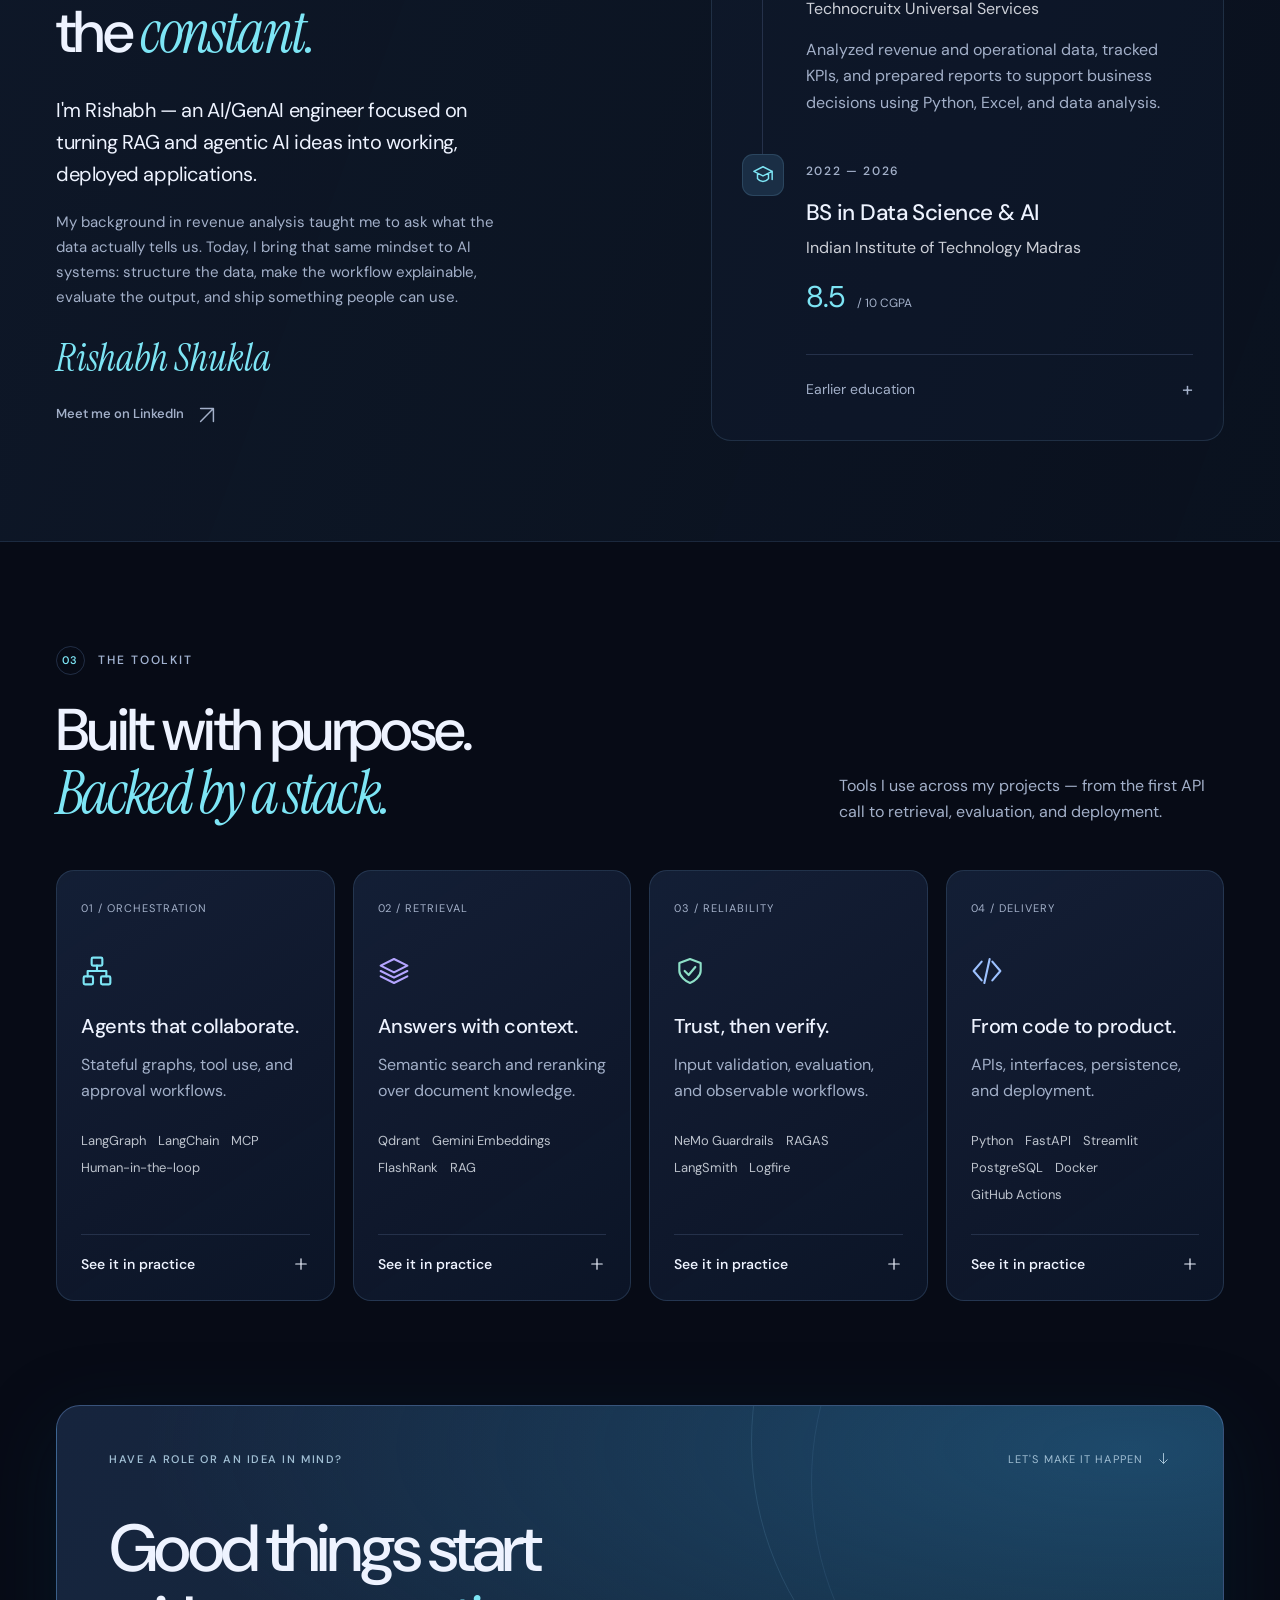
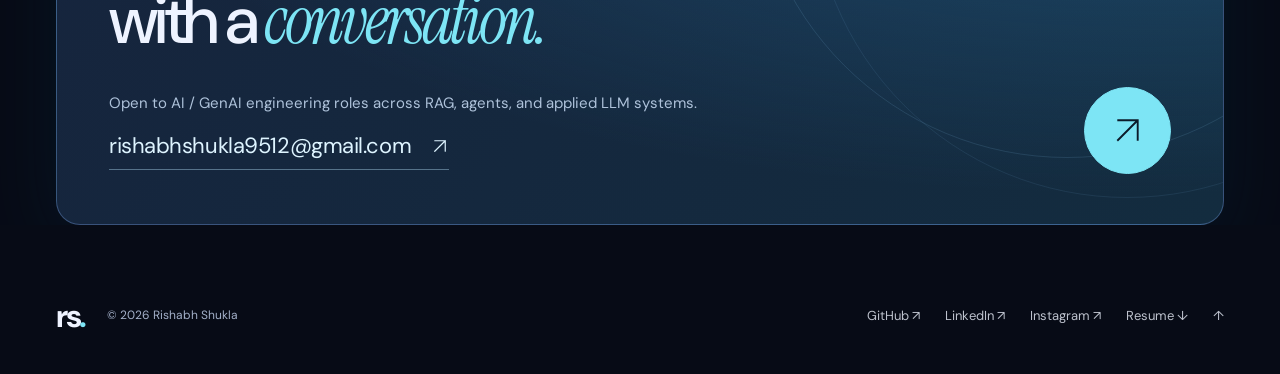
==== commit fc48dbf2: "feat: showcase Agentic Automation OS in portfolio" ====
--- a/index.html
+++ b/index.html
@@ -69,11 +69,11 @@
       </div>
     </section>
 
-    <div class="proof-row wrap" aria-label="Portfolio at a glance"><span><strong>06<span> /</span></strong> deployed AI apps</span><span><strong>15<span> /</span></strong> RAG benchmark questions</span><span><strong>06<span> /</span></strong> safety cases</span><span><strong>8.5<span> / 10</span></strong> IIT Madras CGPA</span></div>
+    <div class="proof-row wrap" aria-label="Portfolio at a glance"><span><strong>07<span> /</span></strong> deployed AI apps</span><span><strong>15<span> /</span></strong> RAG benchmark questions</span><span><strong>06<span> /</span></strong> safety cases</span><span><strong>8.5<span> / 10</span></strong> IIT Madras CGPA</span></div>
     <div class="focus-strip"><div class="wrap focus-inner"><span class="eyebrow">MY FOCUS</span><div class="focus-window"><div class="focus-track"><div class="focus-group"><span>Agentic AI</span><span class="strip-star" aria-hidden="true">✳</span><span>Retrieval & RAG</span><span class="strip-star" aria-hidden="true">✳</span><span>Human-in-the-loop</span><span class="strip-star" aria-hidden="true">✳</span><span>Evaluation</span><span class="strip-star" aria-hidden="true">✳</span><span>Explainable ML</span><span class="strip-star" aria-hidden="true">✳</span></div></div></div></div></div>
 
     <section class="section wrap" id="projects" aria-labelledby="workTitle">
-      <div class="section-heading reveal"><div><p class="eyebrow section-label"><span>01</span> SELECTED WORK</p><h2 id="workTitle">Less theory.<br><em>More building.</em></h2></div><div class="section-intro"><p>Six deployed AI systems spanning retrieval, multi-agent orchestration, explainable ML, evaluation, guardrails, APIs, persistence, grounding validation, and human review.</p><a class="text-link" href="https://github.com/rs6739171-hash" target="_blank" rel="noopener noreferrer">Explore GitHub <svg class="icon" aria-hidden="true"><use href="#i-arrow-up"/></svg></a></div></div>
+      <div class="section-heading reveal"><div><p class="eyebrow section-label"><span>01</span> SELECTED WORK</p><h2 id="workTitle">Less theory.<br><em>More building.</em></h2></div><div class="section-intro"><p>Seven deployed AI systems spanning retrieval, multi-agent orchestration, explainable ML, automation, evaluation, guardrails, APIs, persistence, grounding validation, and human review.</p><a class="text-link" href="https://github.com/rs6739171-hash" target="_blank" rel="noopener noreferrer">Explore GitHub <svg class="icon" aria-hidden="true"><use href="#i-arrow-up"/></svg></a></div></div>
 
       <article class="project project-featured reveal" data-project-card="rag">
         <div class="project-copy"><div class="project-meta"><span>01 / KNOWLEDGE SYSTEMS</span><span class="project-type">Featured project</span></div><h3>Enterprise<br>Agentic RAG</h3><p>From scattered documents to grounded answers. A retrieval workflow with planning, reranking, safety checks, and evaluation.</p><ul class="tags" aria-label="Technologies"><li>LangGraph</li><li>Qdrant</li><li>FastAPI</li><li>RAGAS</li></ul><div class="project-actions"><button class="button button-light" data-project="rag">Explore project <svg class="icon" aria-hidden="true"><use href="#i-arrow-up"/></svg></button><a class="text-link project-live-link" href="https://enterprise-rag-rishabh.onrender.com/?page=evaluation" target="_blank" rel="noopener noreferrer">Evaluation ↗</a><a class="icon-button" href="https://github.com/rs6739171-hash/Enterprise_Agentic_RAG" target="_blank" rel="noopener noreferrer" aria-label="Enterprise Agentic RAG source code"><svg class="icon" aria-hidden="true"><use href="#i-github"/></svg></a></div></div>
@@ -95,6 +95,16 @@
         <article class="project project-secondary reveal" data-project-card="travel">
           <div class="project-visual travel-visual"><div class="visual-header"><span class="tiny-square" aria-hidden="true"></span><span>TRAVEL PLANNER / WORKFLOW SKETCH</span></div><div class="travel-request"><svg class="icon" aria-hidden="true"><use href="#i-compass"/></svg><div><span>ONE REQUEST. SPECIALIST AGENTS.</span><strong>A plan that fits the trip.</strong></div></div><div class="travel-routes"><span>Flights</span><span>Hotels</span><span>Weather</span><span>Budget</span></div><div class="travel-result"><svg class="icon" aria-hidden="true"><use href="#i-check"/></svg> Review → revise → approve</div></div>
           <div class="project-copy"><div class="project-meta"><span>03 / TOOL-USING AGENTS</span></div><h3>Travel Planner</h3><p>A supervisor coordinates travel research, weather, and budget agents. Persistent sessions let users review and refine the itinerary.</p><ul class="tags" aria-label="Technologies"><li>LangGraph</li><li>MCP</li><li>PostgreSQL</li><li>Streamlit</li></ul><div class="project-actions"><button class="text-button" data-project="travel">Explore project <svg class="icon" aria-hidden="true"><use href="#i-arrow-up"/></svg></button><a class="text-link project-live-link" href="https://travel-planner-rishabh.onrender.com/" target="_blank" rel="noopener noreferrer">Live demo ↗</a><a class="icon-button" href="https://github.com/rs6739171-hash/Travel_Planner_System" target="_blank" rel="noopener noreferrer" aria-label="Travel Planner source code"><svg class="icon" aria-hidden="true"><use href="#i-github"/></svg></a></div></div>
+        </article>
+        <article class="project project-secondary reveal automation-project">
+          <div class="project-visual automation-portfolio-visual">
+            <div class="visual-header"><span class="tiny-square" aria-hidden="true"></span><span>AUTOMATION OS / CONTROL PLANE</span></div>
+            <div class="automation-portfolio-flow">
+              <span>Trigger</span><b>→</b><span>Router</span><b>→</b><span>Policy</span><b>→</b><span>Action</span>
+            </div>
+            <div class="automation-portfolio-gate"><svg class="icon" aria-hidden="true"><use href="#i-user"/></svg><div><strong>Human approval when risk is high.</strong><small>Serverless execution · audit trace · free-tier runtime</small></div></div>
+          </div>
+          <div class="project-copy"><div class="project-meta"><span>04 / WORKFLOW AUTOMATION</span><span class="project-type">New</span></div><h3>Agentic Automation OS</h3><p>A workflow control center for support, revenue, and content operations with dynamic routing, approval gates, serverless execution, and auditable run traces.</p><ul class="tags" aria-label="Technologies"><li>Vercel Functions</li><li>Automation</li><li>HITL</li><li>Observability</li></ul><div class="project-actions"><a class="text-button" href="/projects/Agentic_Automation_OS/">Launch project <svg class="icon" aria-hidden="true"><use href="#i-arrow-up"/></svg></a><a class="text-link project-live-link" href="/projects/Agentic_Automation_OS/" target="_blank" rel="noopener noreferrer">Live demo ↗</a><a class="icon-button" href="https://github.com/rs6739171-hash/My-Portfolio-Website/tree/main/projects/Agentic_Automation_OS" target="_blank" rel="noopener noreferrer" aria-label="Agentic Automation OS source code"><svg class="icon" aria-hidden="true"><use href="#i-github"/></svg></a></div></div>
         </article>
         <article class="project project-secondary reveal" data-project-card="clinical">
           <div class="project-visual clinical-visual">
--- a/creative.css
+++ b/creative.css
@@ -12,6 +12,7 @@
   --radius: 24px;
 }
 body { isolation: isolate; background: var(--bg); overflow-x: clip; }
+main { overflow: clip; }
 .wrap { width: min(1240px, calc(100% - 112px)); }
 .ambient-background { position: fixed; inset: 0; z-index: -1; overflow: hidden; pointer-events: none; contain: strict; }
 .aurora { position: absolute; border-radius: 50%; filter: blur(78px); will-change: transform; }
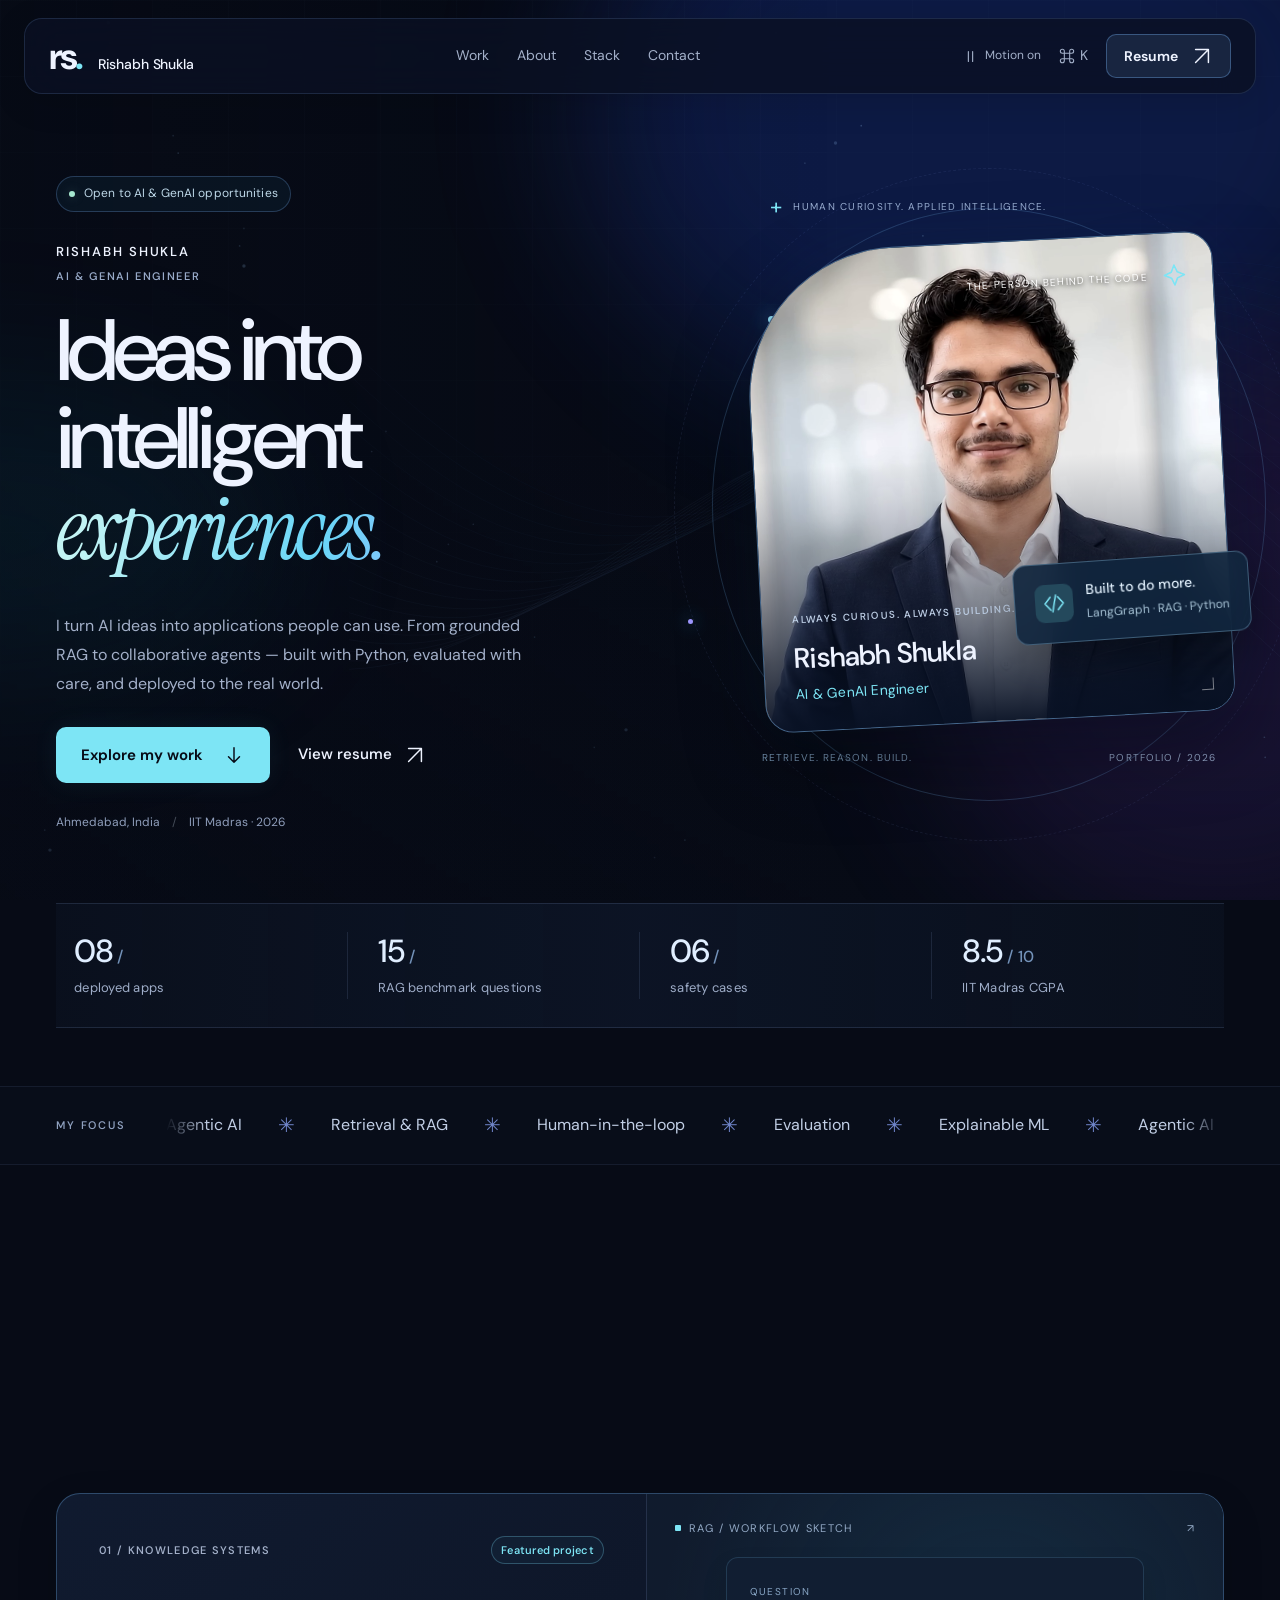
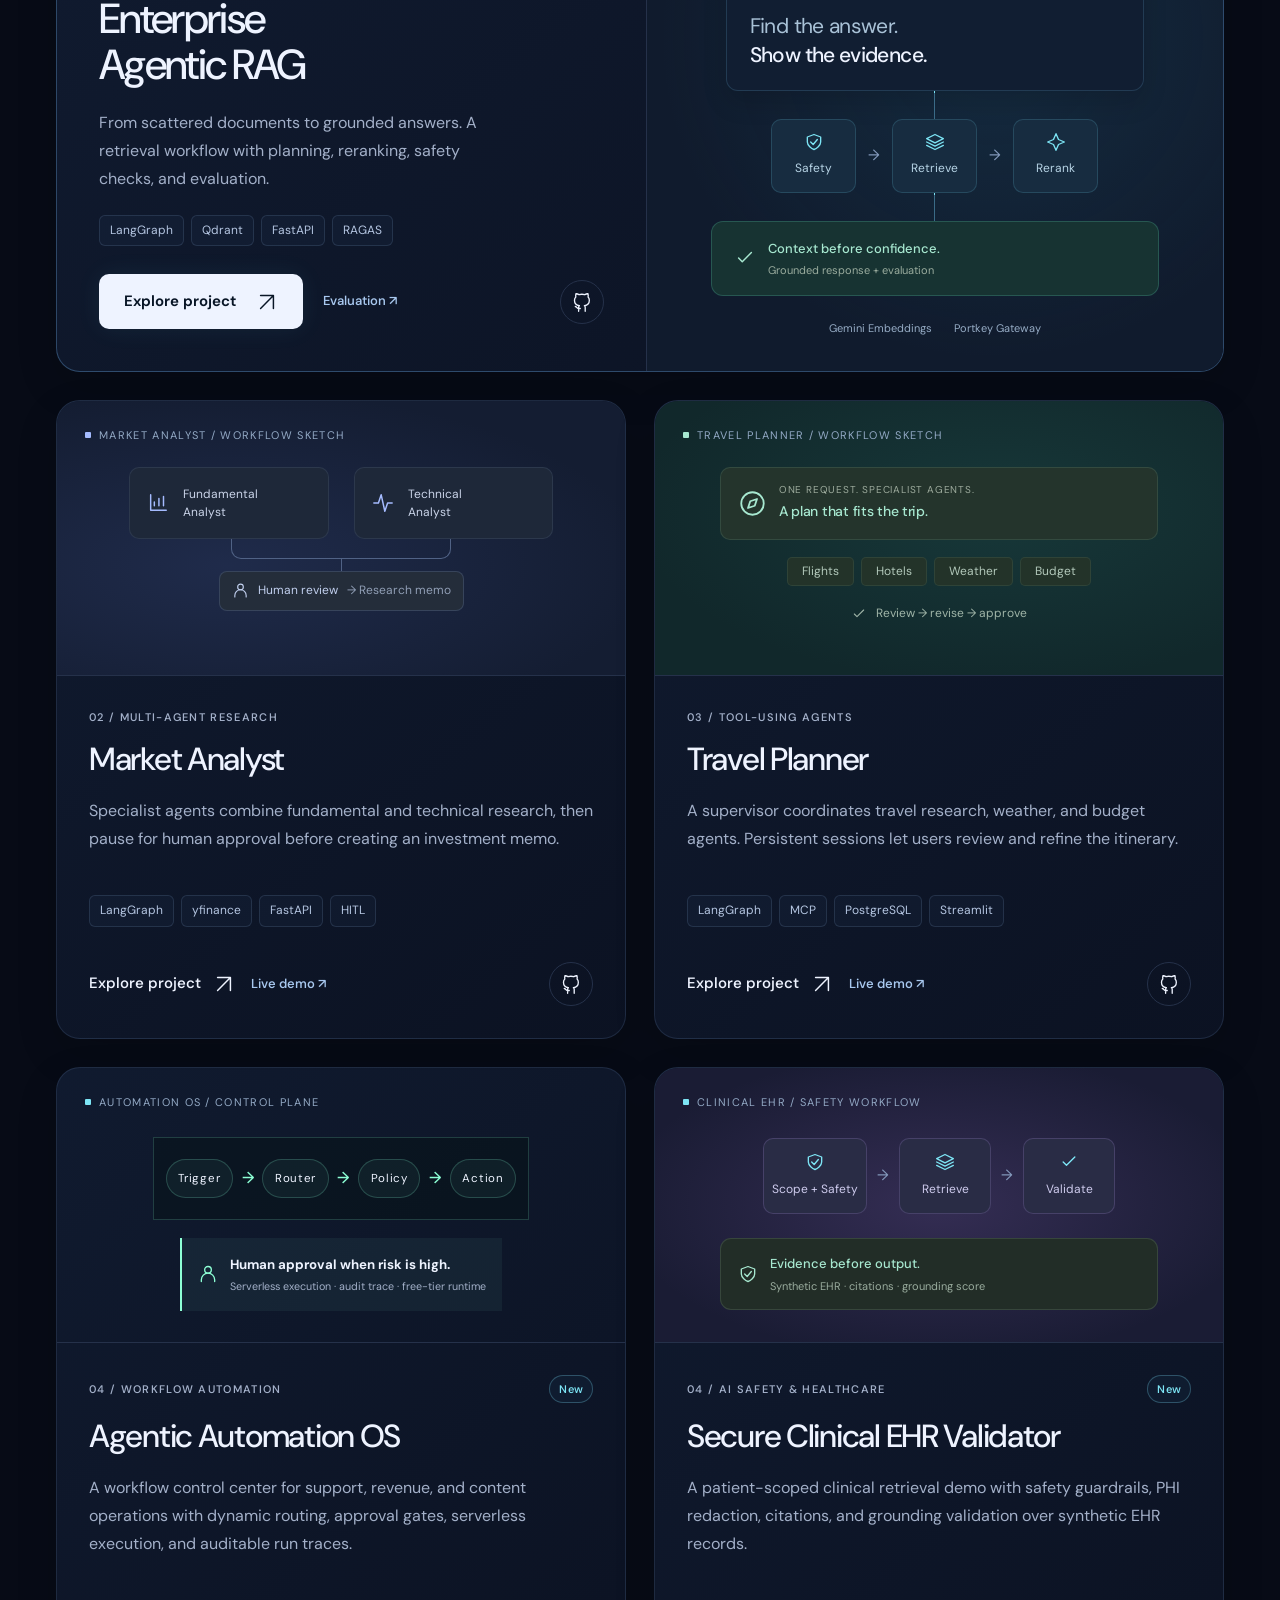
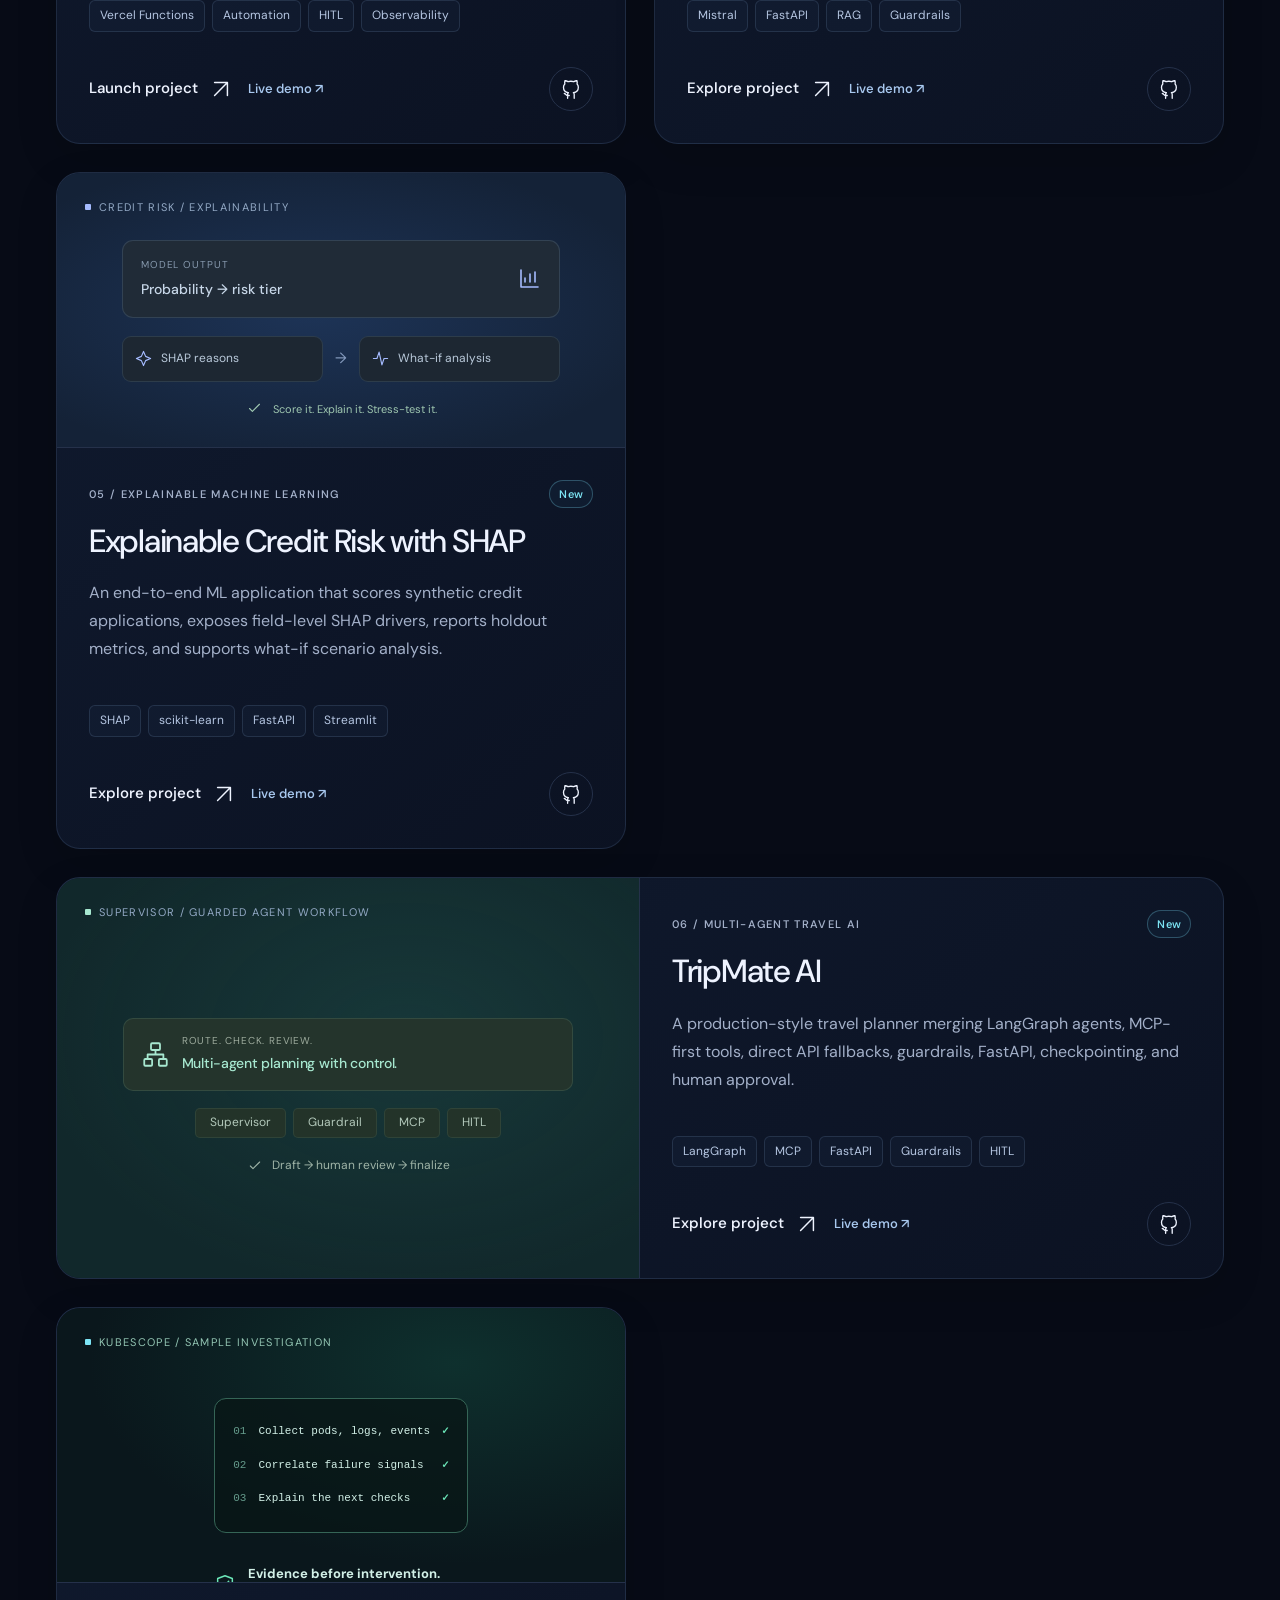
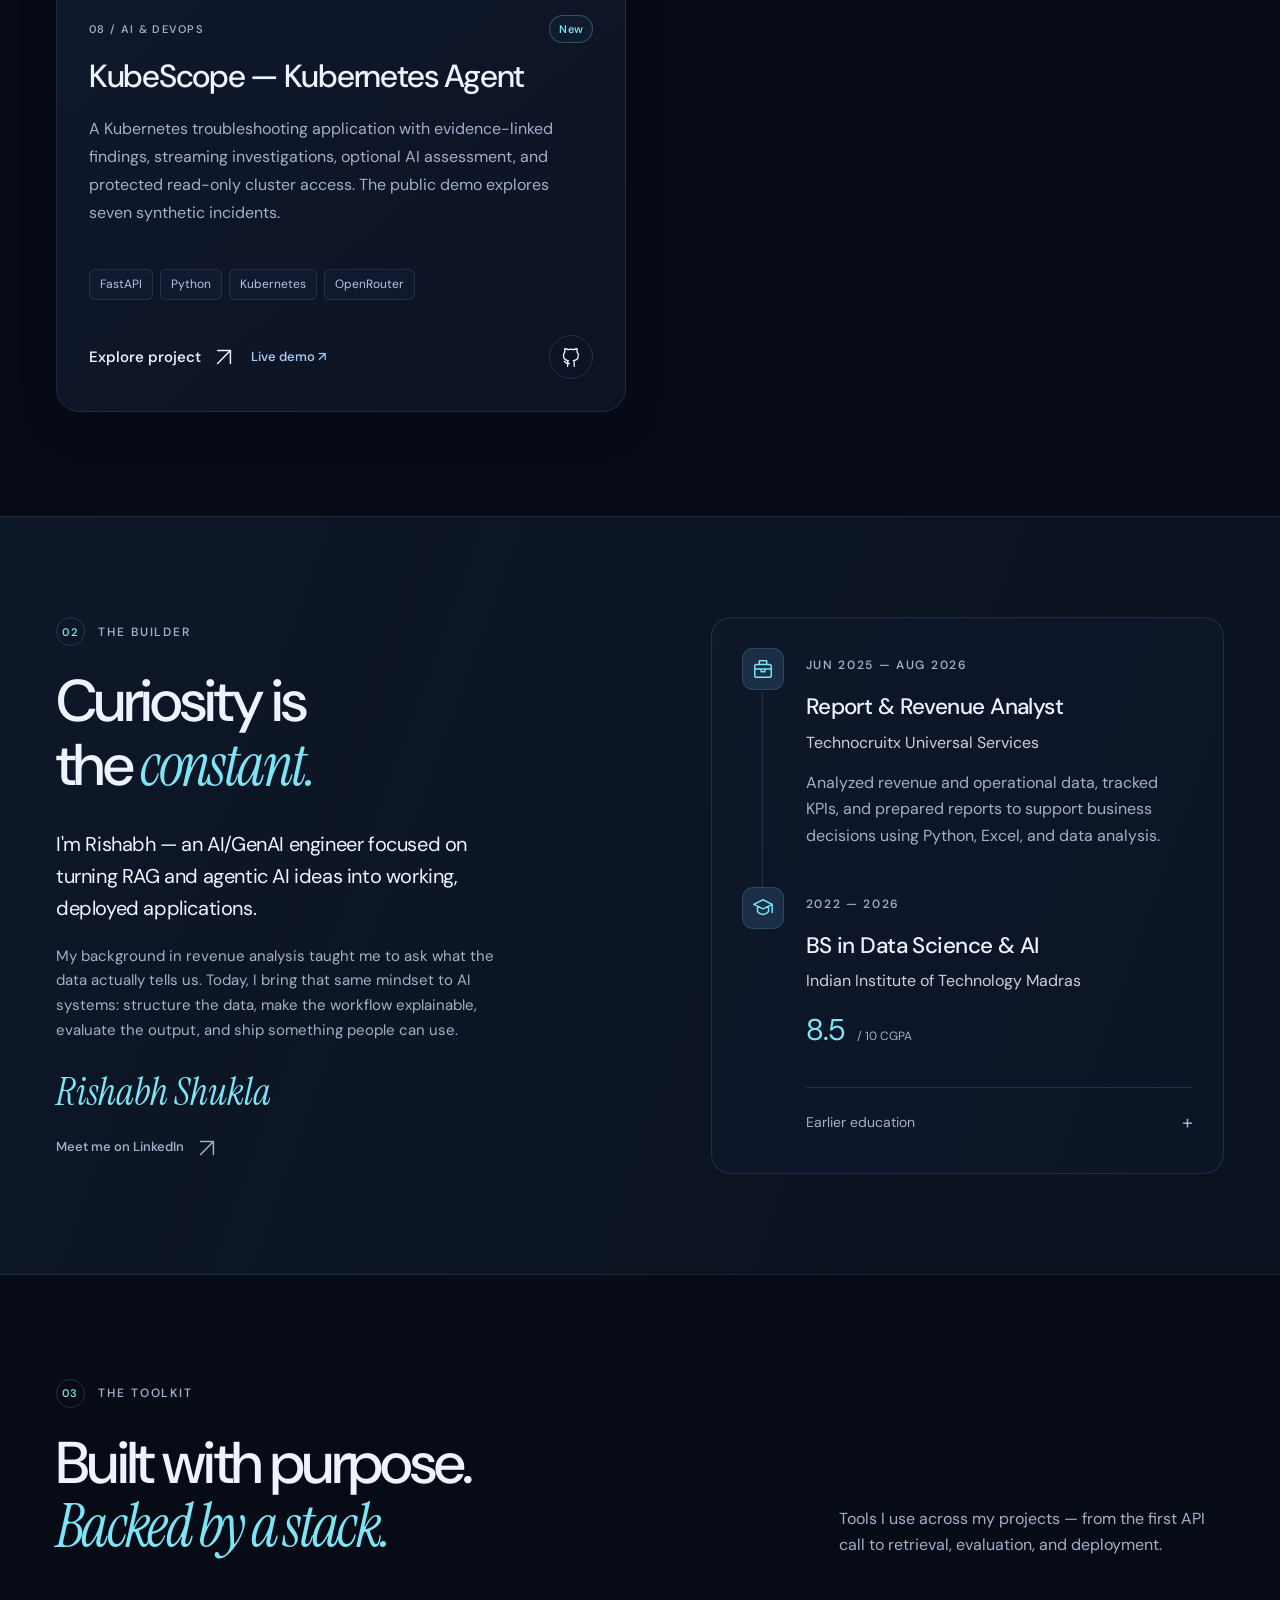
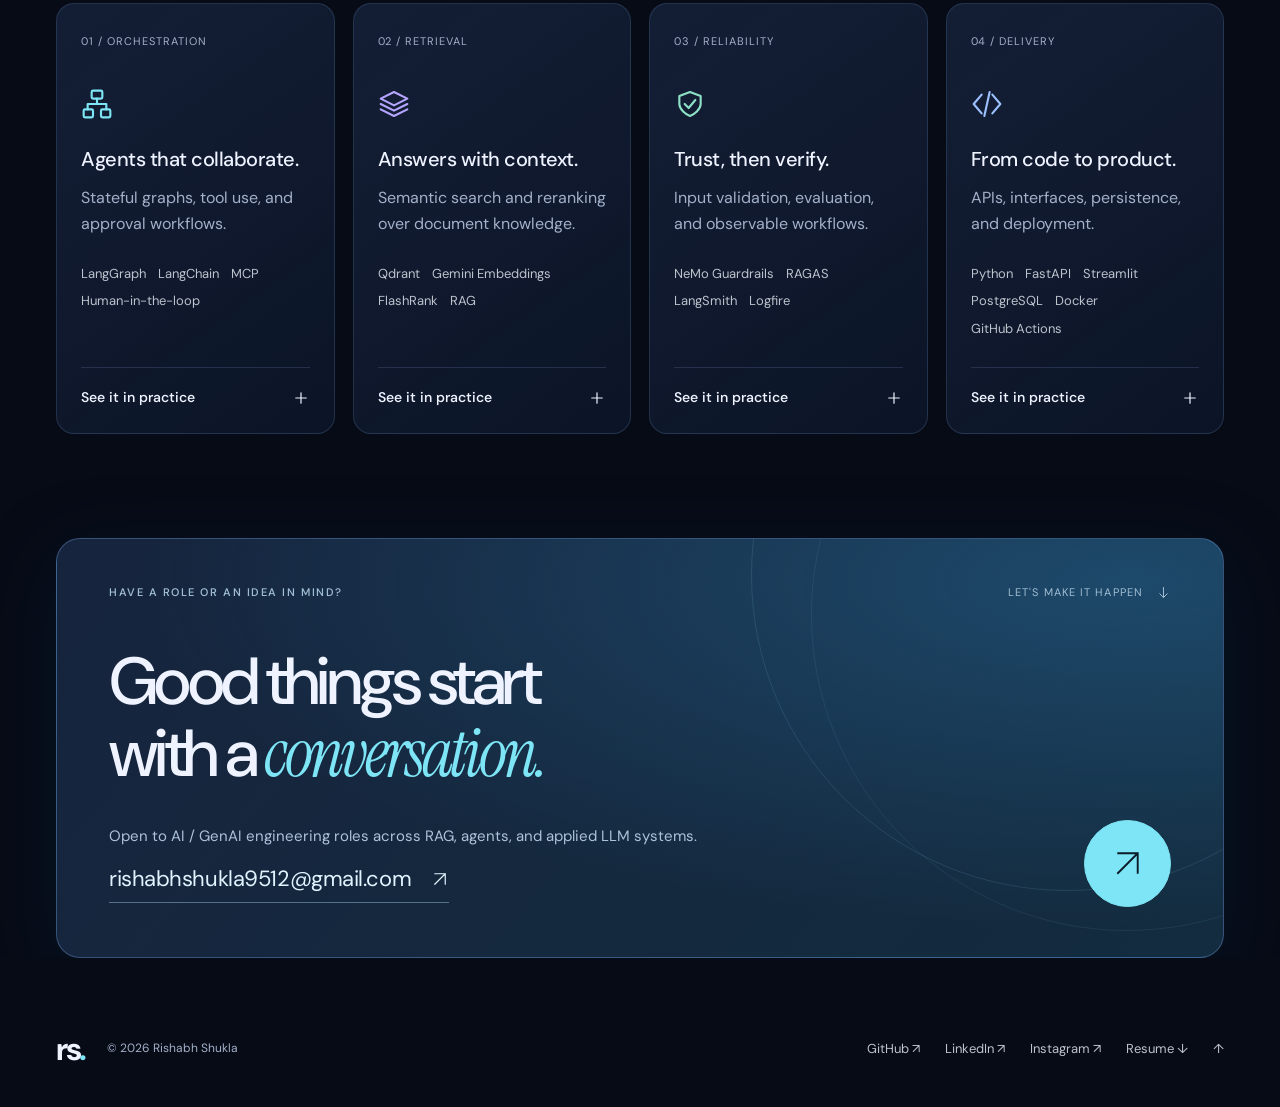
==== commit 5a66bde4: "Feature KubeScope Kubernetes agent on the portfolio with verified live demo" ====
--- a/index.html
+++ b/index.html
@@ -69,11 +69,11 @@
       </div>
     </section>
 
-    <div class="proof-row wrap" aria-label="Portfolio at a glance"><span><strong>07<span> /</span></strong> deployed AI apps</span><span><strong>15<span> /</span></strong> RAG benchmark questions</span><span><strong>06<span> /</span></strong> safety cases</span><span><strong>8.5<span> / 10</span></strong> IIT Madras CGPA</span></div>
+    <div class="proof-row wrap" aria-label="Portfolio at a glance"><span><strong>08<span> /</span></strong> deployed apps</span><span><strong>15<span> /</span></strong> RAG benchmark questions</span><span><strong>06<span> /</span></strong> safety cases</span><span><strong>8.5<span> / 10</span></strong> IIT Madras CGPA</span></div>
     <div class="focus-strip"><div class="wrap focus-inner"><span class="eyebrow">MY FOCUS</span><div class="focus-window"><div class="focus-track"><div class="focus-group"><span>Agentic AI</span><span class="strip-star" aria-hidden="true">✳</span><span>Retrieval & RAG</span><span class="strip-star" aria-hidden="true">✳</span><span>Human-in-the-loop</span><span class="strip-star" aria-hidden="true">✳</span><span>Evaluation</span><span class="strip-star" aria-hidden="true">✳</span><span>Explainable ML</span><span class="strip-star" aria-hidden="true">✳</span></div></div></div></div></div>
 
     <section class="section wrap" id="projects" aria-labelledby="workTitle">
-      <div class="section-heading reveal"><div><p class="eyebrow section-label"><span>01</span> SELECTED WORK</p><h2 id="workTitle">Less theory.<br><em>More building.</em></h2></div><div class="section-intro"><p>Seven deployed AI systems spanning retrieval, multi-agent orchestration, explainable ML, automation, evaluation, guardrails, APIs, persistence, grounding validation, and human review.</p><a class="text-link" href="https://github.com/rs6739171-hash" target="_blank" rel="noopener noreferrer">Explore GitHub <svg class="icon" aria-hidden="true"><use href="#i-arrow-up"/></svg></a></div></div>
+      <div class="section-heading reveal"><div><p class="eyebrow section-label"><span>01</span> SELECTED WORK</p><h2 id="workTitle">Less theory.<br><em>More building.</em></h2></div><div class="section-intro"><p>Eight deployed systems spanning retrieval, multi-agent orchestration, explainable ML, automation, Kubernetes investigation, evaluation, guardrails, and human review.</p><a class="text-link" href="https://github.com/rs6739171-hash" target="_blank" rel="noopener noreferrer">Explore GitHub <svg class="icon" aria-hidden="true"><use href="#i-arrow-up"/></svg></a></div></div>
 
       <article class="project project-featured reveal" data-project-card="rag">
         <div class="project-copy"><div class="project-meta"><span>01 / KNOWLEDGE SYSTEMS</span><span class="project-type">Featured project</span></div><h3>Enterprise<br>Agentic RAG</h3><p>From scattered documents to grounded answers. A retrieval workflow with planning, reranking, safety checks, and evaluation.</p><ul class="tags" aria-label="Technologies"><li>LangGraph</li><li>Qdrant</li><li>FastAPI</li><li>RAGAS</li></ul><div class="project-actions"><button class="button button-light" data-project="rag">Explore project <svg class="icon" aria-hidden="true"><use href="#i-arrow-up"/></svg></button><a class="text-link project-live-link" href="https://enterprise-rag-rishabh.onrender.com/?page=evaluation" target="_blank" rel="noopener noreferrer">Evaluation ↗</a><a class="icon-button" href="https://github.com/rs6739171-hash/Enterprise_Agentic_RAG" target="_blank" rel="noopener noreferrer" aria-label="Enterprise Agentic RAG source code"><svg class="icon" aria-hidden="true"><use href="#i-github"/></svg></a></div></div>
@@ -140,6 +140,10 @@
           <div class="project-visual travel-visual"><div class="visual-header"><span class="tiny-square" aria-hidden="true"></span><span>SUPERVISOR / GUARDED AGENT WORKFLOW</span></div><div class="travel-request"><svg class="icon" aria-hidden="true"><use href="#i-nodes"/></svg><div><span>ROUTE. CHECK. REVIEW.</span><strong>Multi-agent planning with control.</strong></div></div><div class="travel-routes"><span>Supervisor</span><span>Guardrail</span><span>MCP</span><span>HITL</span></div><div class="travel-result"><svg class="icon" aria-hidden="true"><use href="#i-check"/></svg> Draft → human review → finalize</div></div>
           <div class="project-copy"><div class="project-meta"><span>06 / MULTI-AGENT TRAVEL AI</span><span class="project-type">New</span></div><h3>TripMate AI</h3><p>A production-style travel planner merging LangGraph agents, MCP-first tools, direct API fallbacks, guardrails, FastAPI, checkpointing, and human approval.</p><ul class="tags" aria-label="Technologies"><li>LangGraph</li><li>MCP</li><li>FastAPI</li><li>Guardrails</li><li>HITL</li></ul><div class="project-actions"><button class="text-button" data-project="supervisor">Explore project <svg class="icon" aria-hidden="true"><use href="#i-arrow-up"/></svg></button><a class="text-link project-live-link" href="https://multi-agent-langgraph-hitl-rishabh.onrender.com" target="_blank" rel="noopener noreferrer">Live demo ↗</a><a class="icon-button" href="https://github.com/rs6739171-hash/My-Portfolio-Website/tree/main/projects/Multi_Agent_LangGraph_MCP_Supervisor_HITL" target="_blank" rel="noopener noreferrer" aria-label="TripMate AI source code"><svg class="icon" aria-hidden="true"><use href="#i-github"/></svg></a></div></div>
         </article>
+        <article class="project project-secondary reveal kubescope-project" data-project-card="kubescope">
+          <div class="project-visual kubescope-visual"><div class="visual-header"><span class="tiny-square" aria-hidden="true"></span><span>KUBESCOPE / SAMPLE INVESTIGATION</span></div><div class="kubescope-terminal"><div><span>01</span> Collect pods, logs, events <strong>✓</strong></div><div><span>02</span> Correlate failure signals <strong>✓</strong></div><div><span>03</span> Explain the next checks <strong>✓</strong></div></div><div class="kubescope-result"><svg class="icon" aria-hidden="true"><use href="#i-shield"/></svg><div><strong>Evidence before intervention.</strong><small>Read-only collection · operator-reviewed fixes</small></div></div></div>
+          <div class="project-copy"><div class="project-meta"><span>08 / AI &amp; DEVOPS</span><span class="project-type">New</span></div><h3>KubeScope — Kubernetes Agent</h3><p>A Kubernetes troubleshooting application with evidence-linked findings, streaming investigations, optional AI assessment, and protected read-only cluster access. The public demo explores seven synthetic incidents.</p><ul class="tags" aria-label="Technologies"><li>FastAPI</li><li>Python</li><li>Kubernetes</li><li>OpenRouter</li></ul><div class="project-actions"><button class="text-button" data-project="kubescope">Explore project <svg class="icon" aria-hidden="true"><use href="#i-arrow-up"/></svg></button><a class="text-link project-live-link" href="https://kubescope-rishabh.onrender.com" target="_blank" rel="noopener noreferrer">Live demo ↗</a><a class="icon-button" href="https://github.com/rs6739171-hash/My-Portfolio-Website/tree/main/projects/AI_DevOps_Kubernetes_Agent" target="_blank" rel="noopener noreferrer" aria-label="KubeScope source code"><svg class="icon" aria-hidden="true"><use href="#i-github"/></svg></a></div></div>
+        </article>
       </div>
     </section>
 
--- a/creative.css
+++ b/creative.css
@@ -395,3 +395,22 @@
   .focus-window { overflow-x: auto; mask-image: none; }
   .focus-group[aria-hidden="true"] { display: none; }
 }
+
+
+/* Agentic Automation OS portfolio card */
+.automation-portfolio-visual{display:flex;flex-direction:column;gap:1.1rem;justify-content:center}
+.automation-portfolio-flow{display:flex;align-items:center;justify-content:center;gap:.55rem;flex-wrap:wrap;padding:1.3rem .75rem;border:1px solid rgba(137,255,214,.18);background:rgba(6,18,22,.48)}
+.automation-portfolio-flow span{padding:.58rem .72rem;border:1px solid rgba(137,255,214,.2);border-radius:999px;font-size:.72rem;letter-spacing:.06em;background:rgba(137,255,214,.05)}
+.automation-portfolio-flow b{color:#8dffd5;font-weight:500}
+.automation-portfolio-gate{display:flex;gap:.8rem;align-items:center;padding:1rem;border-left:2px solid #8dffd5;background:rgba(137,255,214,.055)}
+.automation-portfolio-gate .icon{width:1.25rem;height:1.25rem;color:#8dffd5;flex:0 0 auto}
+.automation-portfolio-gate strong,.automation-portfolio-gate small{display:block}
+.automation-portfolio-gate strong{font-size:.83rem;margin-bottom:.22rem}
+.automation-portfolio-gate small{color:var(--muted,#8f9aa8);font-size:.67rem;line-height:1.45}
+
+/* KubeScope project preview: illustrative sample evidence. */
+.kubescope-visual{background:radial-gradient(ellipse at 70% 20%,#14504470,transparent 65%),#0a171c!important;color:#d2f0e7}
+.kubescope-visual .visual-header{color:#93c5b3}
+.kubescope-terminal{margin:24px auto 18px;max-width:340px;padding:16px 18px;border:1px solid #356556;border-radius:12px;background:#081616c9;font:11px/1.6 monospace}
+.kubescope-terminal>div{display:flex;align-items:center;gap:12px;padding:8px 0}.kubescope-terminal span{color:#659b8b}.kubescope-terminal strong{margin-left:auto;color:#6be6b8}
+.kubescope-result{display:flex;align-items:center;justify-content:center;gap:12px;margin:12px 12px 0}.kubescope-result svg{color:#6be6b8}.kubescope-result strong{display:block;font-size:13px}.kubescope-result small{display:block;font-size:10px;color:#8bb1a6;margin-top:4px}
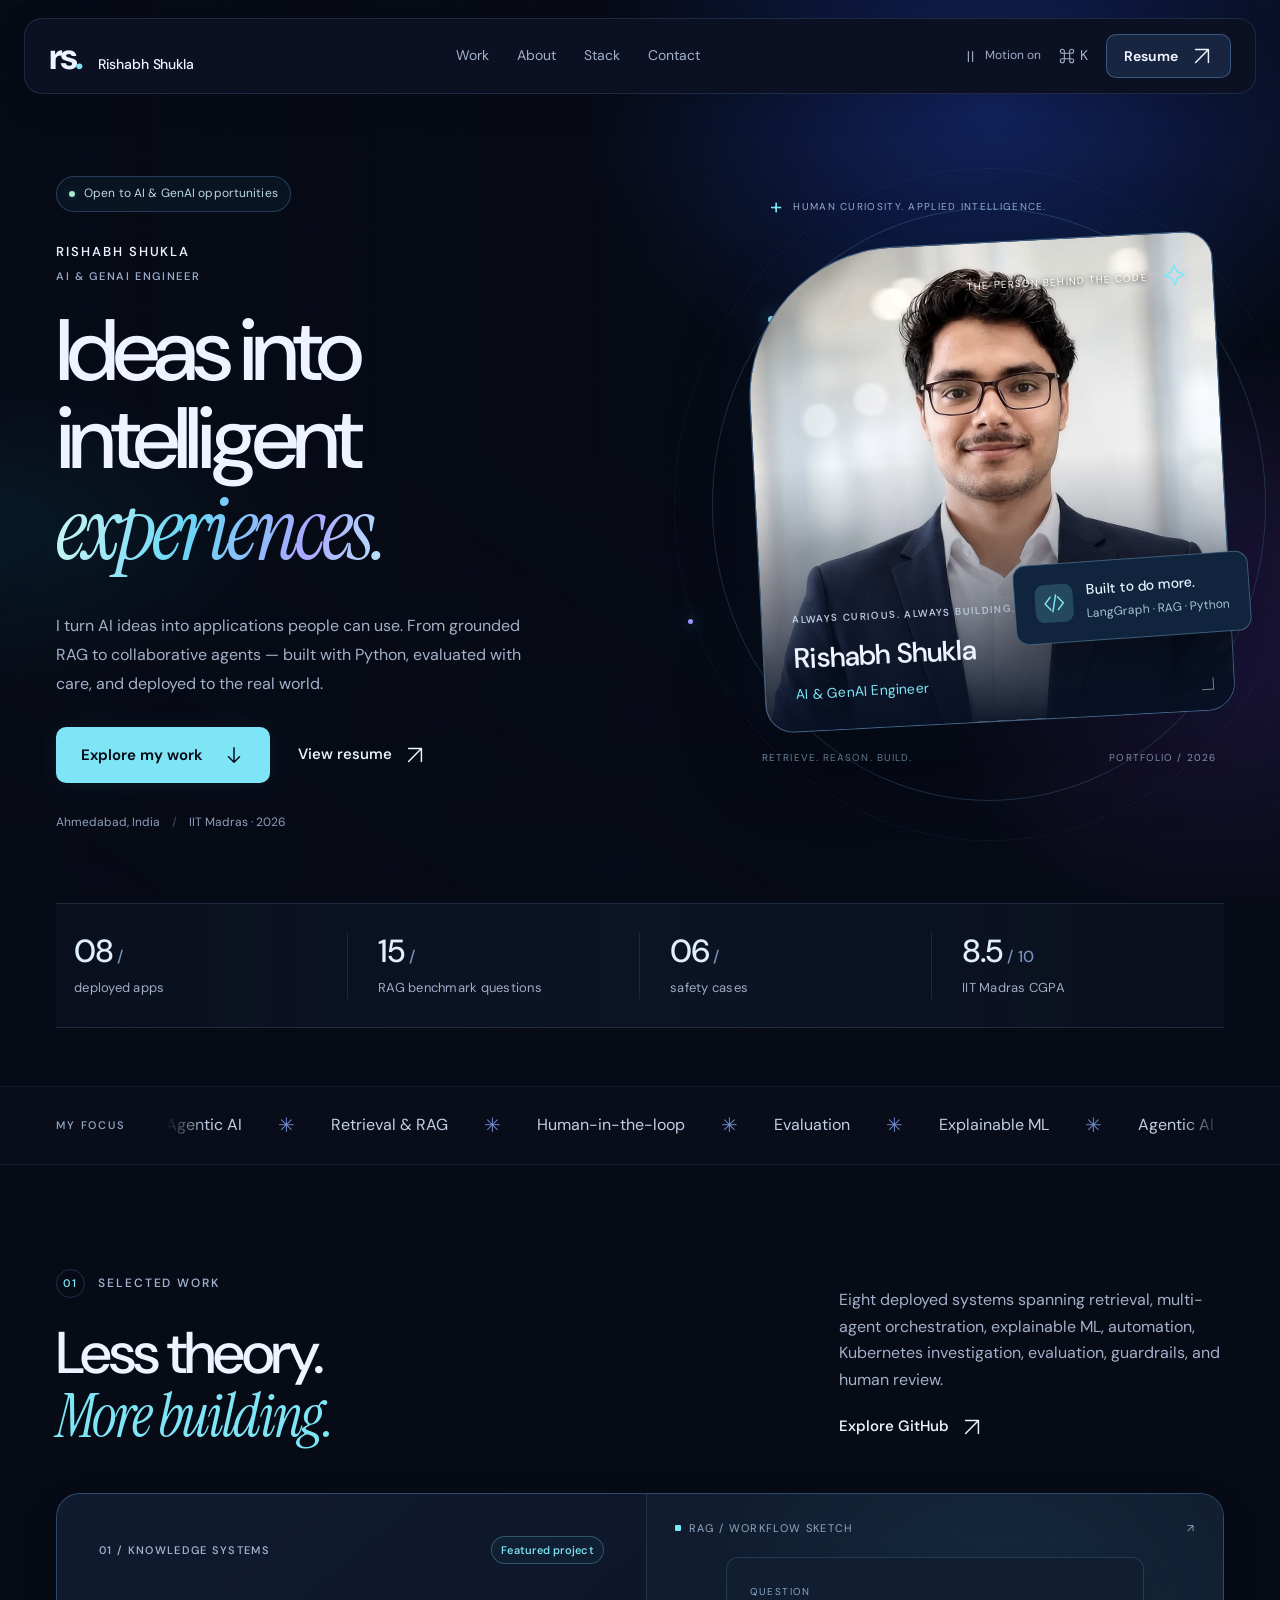
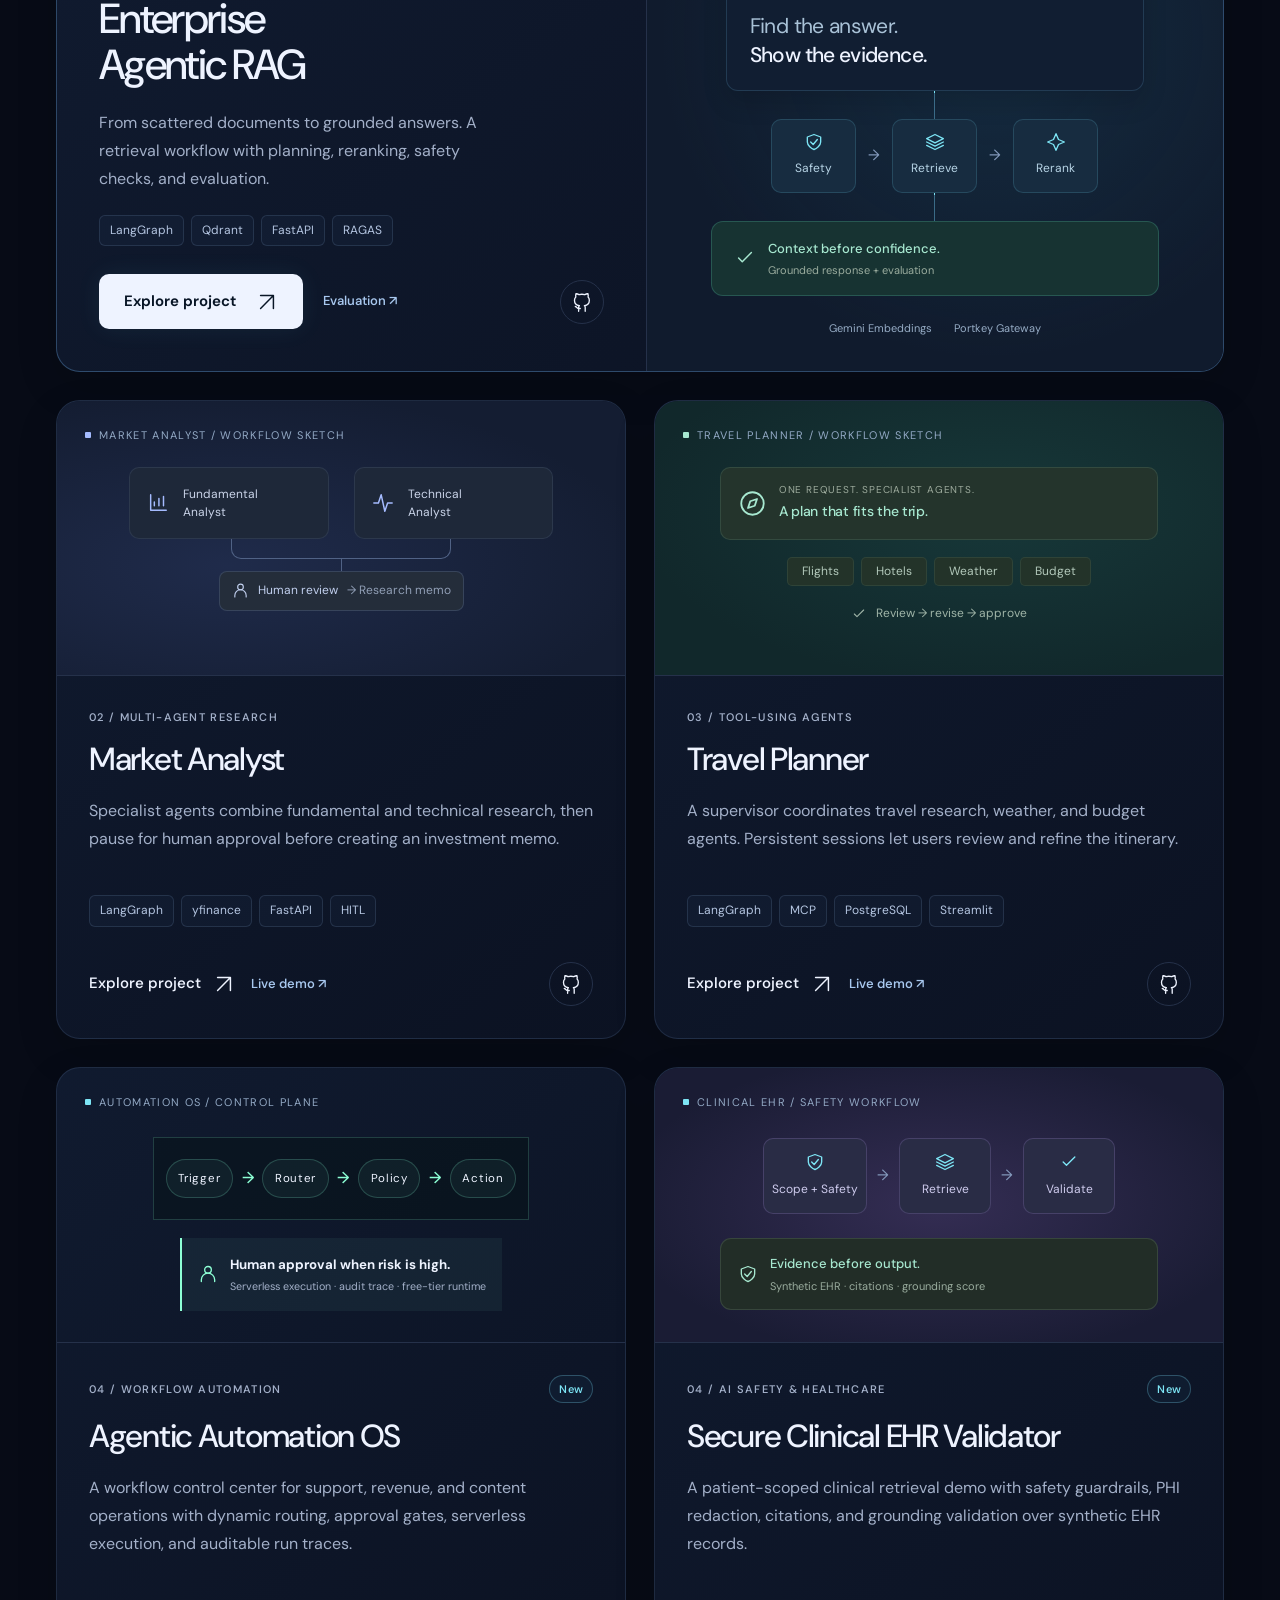
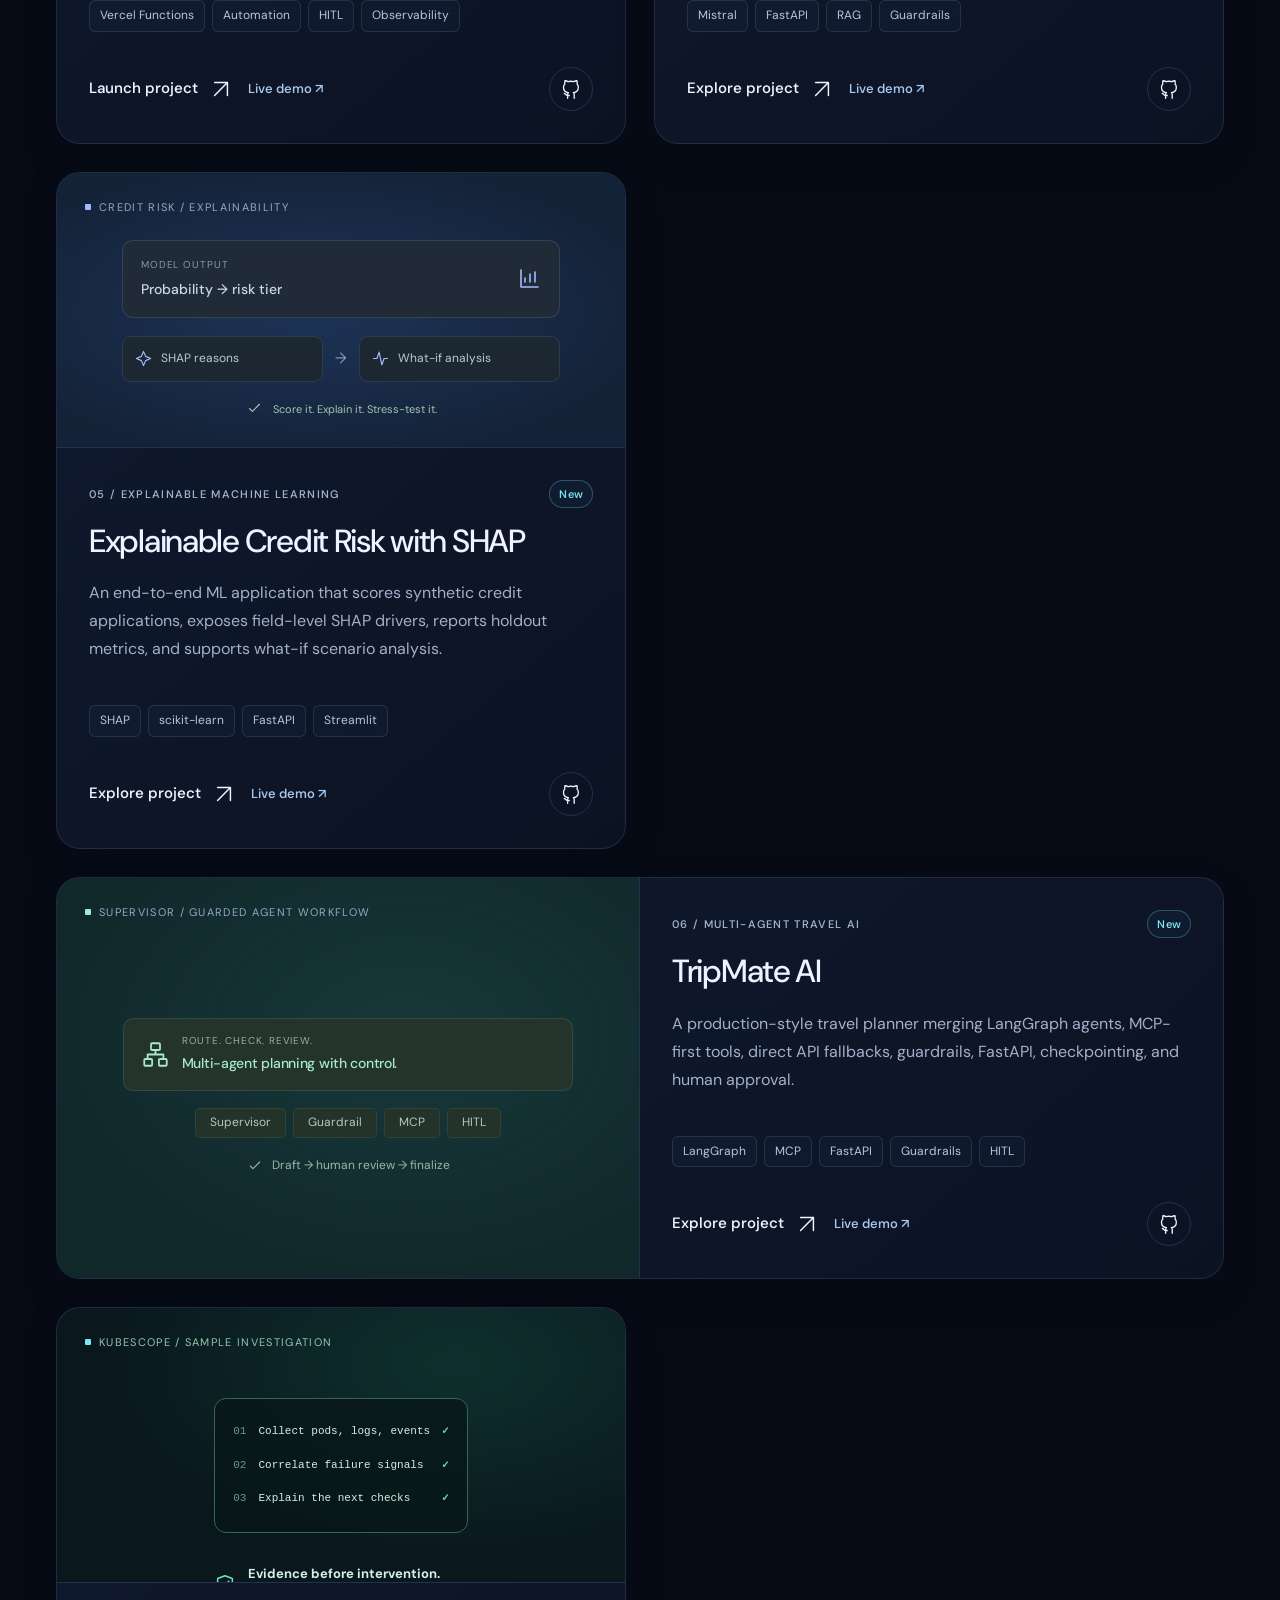
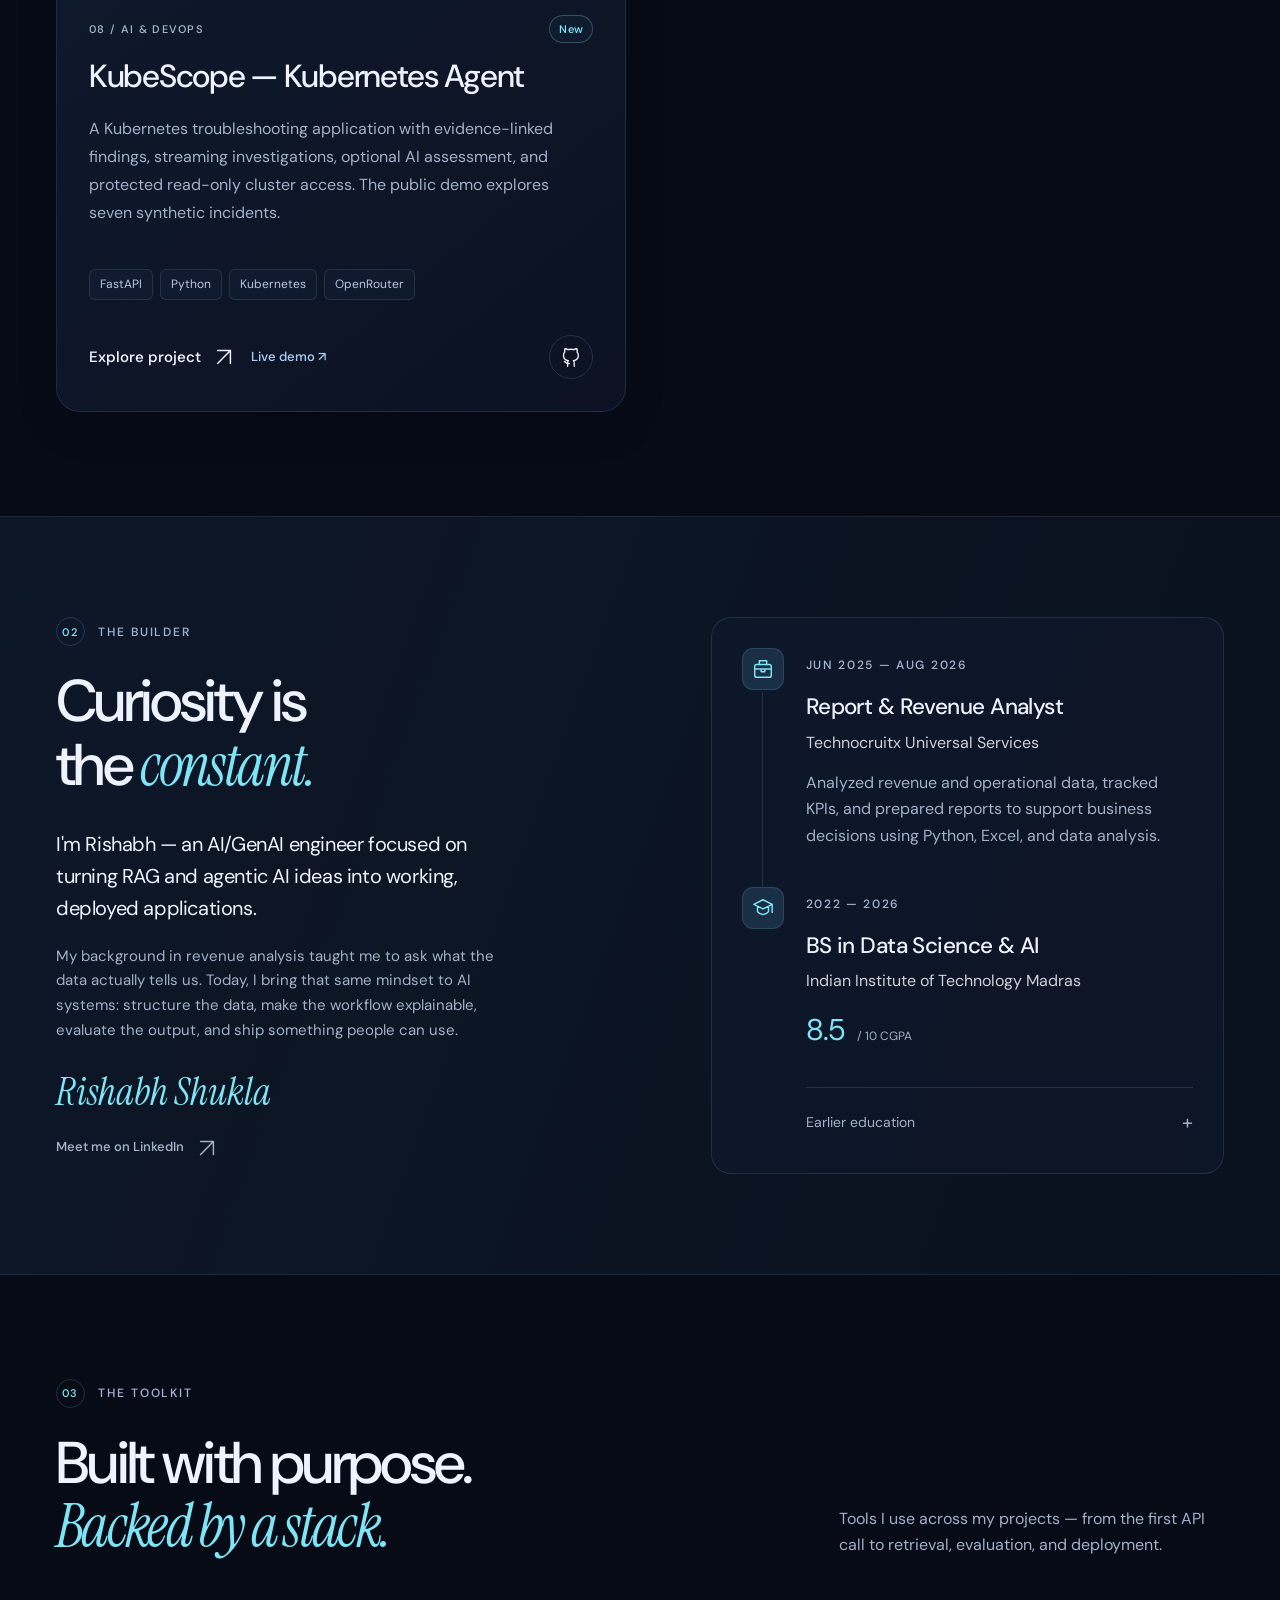
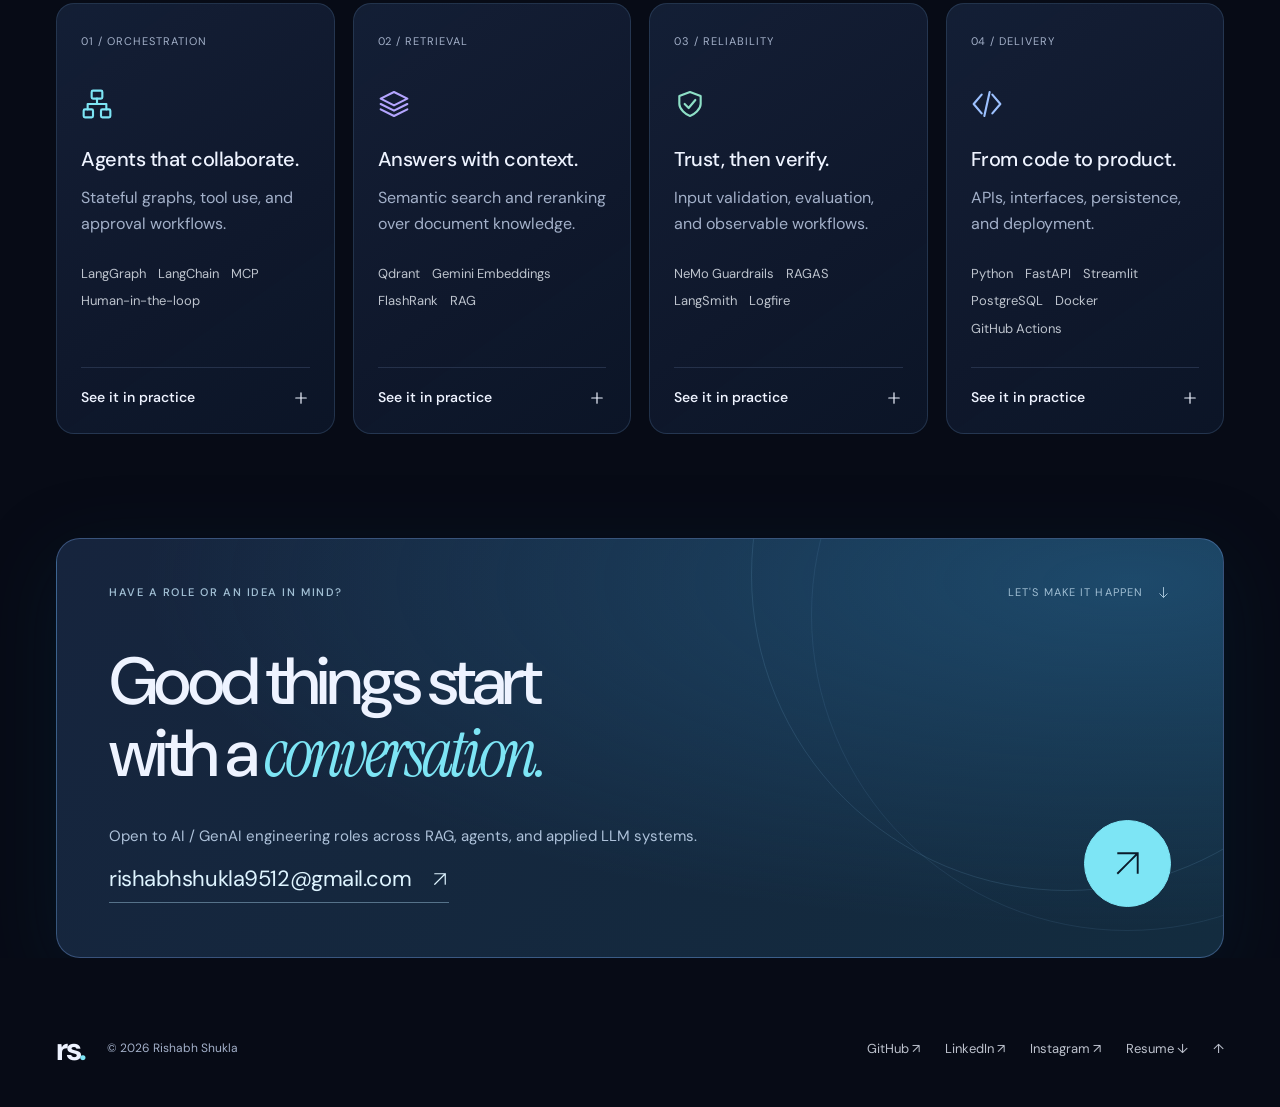
==== commit 5ce676cb: "Fix portfolio scroll stutter and reduce initial image download Remove the perpetual full-screen canv" ====
--- a/index.html
+++ b/index.html
@@ -15,17 +15,17 @@
   <link rel="preconnect" href="https://fonts.googleapis.com">
   <link rel="preconnect" href="https://fonts.gstatic.com" crossorigin>
   <link href="https://fonts.googleapis.com/css2?family=DM+Sans:wght@400;450;500;550;600;650;700&family=Instrument+Serif:ital@0;1&display=swap" rel="stylesheet">
-  <link rel="preload" href="frames/frame_000001.png" as="image">
+  <link rel="preload" href="assets/portrait.webp" as="image" type="image/webp">
   <link rel="stylesheet" href="style.css?v=20260919-credit">
-  <link rel="stylesheet" href="creative.css?v=20260924">
-  <script src="script.js?v=20260919-credit" defer></script>
-  <script src="motion.js?v=20260924" defer></script>
+  <link rel="stylesheet" href="creative.css?v=20260928-scroll">
+  <script src="script.js?v=20260928-scroll" defer></script>
+  <script src="motion.js?v=20260928-scroll" defer></script>
 </head>
 <body>
   <a class="skip-link" href="#main">Skip to content</a>
   <div class="ambient-background" aria-hidden="true">
     <div class="aurora aurora-blue"></div><div class="aurora aurora-violet"></div><div class="aurora aurora-cyan"></div>
-    <div class="ambient-grid"></div><canvas id="ambientCanvas"></canvas><div class="ambient-vignette"></div>
+    <div class="ambient-grid"></div><div class="ambient-vignette"></div>
   </div>
   <div class="scroll-progress" aria-hidden="true"></div>
   <header class="site-header">
@@ -58,7 +58,7 @@
         <div class="portrait-orbit orbit-outer" aria-hidden="true"></div>
         <div class="portrait-label"><span class="label-cross" aria-hidden="true">+</span> HUMAN CURIOSITY. APPLIED INTELLIGENCE.</div>
         <div class="portrait-card">
-          <img class="portrait" src="frames/frame_000001.png" width="1920" height="1080" alt="Rishabh Shukla wearing a navy suit" fetchpriority="high">
+          <img class="portrait" src="assets/portrait.webp" width="1920" height="1080" alt="Rishabh Shukla wearing a navy suit" fetchpriority="high">
           <div class="portrait-shade" aria-hidden="true"></div>
           <span class="photo-corner corner-tl" aria-hidden="true"></span><span class="photo-corner corner-br" aria-hidden="true"></span>
           <div class="portrait-topline"><span>THE PERSON BEHIND THE CODE</span><svg class="icon" aria-hidden="true"><use href="#i-spark"/></svg></div>
--- a/creative.css
+++ b/creative.css
@@ -15,20 +15,18 @@
 main { overflow: clip; }
 .wrap { width: min(1240px, calc(100% - 112px)); }
 .ambient-background { position: fixed; inset: 0; z-index: -1; overflow: hidden; pointer-events: none; contain: strict; }
-.aurora { position: absolute; border-radius: 50%; filter: blur(78px); will-change: transform; }
-.aurora-blue { width: 65vw; height: 70vh; top: -23vh; right: -10vw; background: #244dda; opacity: .24; animation: aurora-drift 26s ease-in-out infinite alternate; }
-.aurora-violet { width: 46vw; height: 66vh; top: 38vh; right: -18vw; background: #7840cd; opacity: .18; animation: aurora-drift 32s ease-in-out -11s infinite alternate-reverse; }
-.aurora-cyan { width: 48vw; height: 35vh; left: -26vw; top: 42vh; background: #107c95; opacity: .15; animation: aurora-drift 28s ease-in-out -9s infinite alternate; }
+.aurora { position: absolute; border-radius: 50%;  }
+.aurora-blue { width: 65vw; height: 70vh; top: -23vh; right: -10vw; background: radial-gradient(ellipse, #244dda99, #244dda00 70%); opacity: .6; animation: aurora-drift 26s ease-in-out infinite alternate; }
+.aurora-violet { width: 46vw; height: 66vh; top: 38vh; right: -18vw; background: radial-gradient(ellipse, #7840cd80, #7840cd00 70%); opacity: .5; animation: aurora-drift 32s ease-in-out -11s infinite alternate-reverse; }
+.aurora-cyan { width: 48vw; height: 35vh; left: -26vw; top: 42vh; background: radial-gradient(ellipse, #107c9577, #107c9500 70%); opacity: .45; animation: aurora-drift 28s ease-in-out -9s infinite alternate; }
 .ambient-grid { position: absolute; inset: 0; background-image: linear-gradient(#829bc309 1px, transparent 1px), linear-gradient(90deg, #829bc309 1px, transparent 1px); background-size: 76px 76px; mask-image: linear-gradient(180deg, #0009, transparent 90%); }
-#ambientCanvas { position: absolute; inset: 0; width: 100%; height: 100%; opacity: .68; }
 .ambient-vignette { position: absolute; inset: 0; background: linear-gradient(90deg, #070b1655, transparent 65%), linear-gradient(0deg, #070b1644, transparent 50%); }
-@keyframes aurora-drift { from { transform: translate3d(-5%, -6%, 0) scale(.9) rotate(-12deg); } to { transform: translate3d(16%, 15%, 0) scale(1.2) rotate(18deg); } }
+@keyframes aurora-drift { from { transform: translate3d(-5%, -6%, 0); } to { transform: translate3d(10%, 10%, 0); } }
 @keyframes orbital-turn { to { transform: rotate(360deg); } }
 @keyframes ribbon-drift { to { transform: translateX(-50%); } }
-@keyframes gradient-drift { 0%, 100% { background-position: 0% 50%; } 50% { background-position: 100% 50%; } }
 
 /* Floating navigation and a visible motion preference. */
-.site-header { top: 18px; width: min(1336px, calc(100% - 48px)); margin: 18px auto 0; background: #0b1123cf; border: 1px solid #526d9c44; border-radius: 18px; box-shadow: 0 8px 35px #0002; backdrop-filter: blur(24px); }
+.site-header { top: 18px; width: min(1336px, calc(100% - 48px)); margin: 18px auto 0; background: #0b1123; border: 1px solid #526d9c44; border-radius: 18px; box-shadow: 0 8px 35px #0002; backdrop-filter: none; -webkit-backdrop-filter: none; }
 .nav { height: 74px; width: calc(100% - 48px); gap: 24px; }
 .brand { font-size: 2.3rem; }
 .brand-name { font-size: .875rem; }
@@ -59,7 +57,7 @@
 .hero-intro { color: var(--text); font-size: .8125rem; letter-spacing: .15em; margin-bottom: 22px; }
 .hero-intro > span { display: block; margin-top: 7px; color: #98aac8; font-size: .6875rem; letter-spacing: .15em; }
 .hero h1 { font-size: clamp(4.3rem, 6.8vw, 6.6rem); letter-spacing: -.064em; line-height: 1.015; margin-bottom: 27px; }
-.hero h1 em { display: inline-block; padding: 0 .05em .09em 0; line-height: 1.08; letter-spacing: -.045em; color: #9eeafa; background: linear-gradient(105deg, #c3f4f4 5%, #69d6f7 40%, #aba8ff 75%, #b8edfa); background-size: 200% auto; background-clip: text; -webkit-background-clip: text; -webkit-text-fill-color: transparent; animation: gradient-drift 12s ease-in-out infinite; }
+.hero h1 em { display: inline-block; padding: 0 .05em .09em 0; line-height: 1.08; letter-spacing: -.045em; color: #9eeafa; background: linear-gradient(105deg, #c3f4f4 5%, #69d6f7 40%, #aba8ff 75%, #b8edfa); background-clip: text; -webkit-background-clip: text; -webkit-text-fill-color: transparent; }
 .hero-description { font-size: 1rem; line-height: 1.8; max-width: 470px; }
 .hero-actions { margin-top: 28px; gap: 28px; }
 .hero-actions > .button { padding: 16px 24px; }
@@ -81,7 +79,7 @@
 .orbit-outer::before { background: #9e97ff; top: 67%; left: 2%; width: 5px; height: 5px; }
 .portrait-label { position: absolute; left: 16px; top: -25px; font-size: .625rem; letter-spacing: .13em; color: #9aaed1; display: flex; gap: 10px; align-items: center; }
 .label-cross { color: var(--accent); font-size: 1.4rem; }
-.portrait-note { right: -26px; bottom: 157px; border: 1px solid #729cbd77; background: #10253de8; color: #e4f3ff; backdrop-filter: blur(16px); padding: 16px 20px; border-radius: 13px; box-shadow: 0 15px 40px #0005; }
+.portrait-note { right: -26px; bottom: 157px; border: 1px solid #729cbd77; background: #10253d; color: #e4f3ff; backdrop-filter: none; -webkit-backdrop-filter: none; padding: 16px 20px; border-radius: 13px; box-shadow: 0 15px 40px #0005; }
 .note-icon { background: #24495c; color: var(--accent); }
 .portrait-note strong { font-size: .875rem; font-weight: 500; }
 .portrait-note div > span { color: #a6c2d5; font-size: .75rem; margin-top: 3px; }
@@ -189,12 +187,13 @@
 .footer-links { font-size: .8125rem; }
 .modal { background: #0e182b; border-color: #527399; }
 .modal-header { background: #101b2e; }
-.modal::backdrop { background: #030817c9; }
+.modal::backdrop { background: #030817e0; backdrop-filter: none; -webkit-backdrop-filter: none; }
 .recruiter-nudge { background: #111f34; border-color: #6085ab88; }
 .toast { background: #182b40; color: var(--text); border: 1px solid #7ba0bb77; }
-.motion-paused .aurora, .motion-paused .portrait-orbit, .motion-paused .portrait-note, .motion-paused .hero h1 em, .motion-paused .focus-track, .motion-paused .flow-line span { animation-play-state: paused !important; }
-.motion-paused .reveal { transition: none; }
-.page-hidden .aurora, .page-hidden .portrait-orbit, .page-hidden .portrait-note, .page-hidden .hero h1 em, .page-hidden .focus-track { animation-play-state: paused !important; }
+/* Pause decoration during scrolling, in hidden tabs, behind dialogs and off screen. */
+:is(.motion-paused, .page-hidden, .is-scrolling, .modal-open, .motion-offscreen) :is(.aurora, .portrait-orbit, .portrait-note, .focus-track, .flow-line span) { animation-play-state: paused !important; }
+.hero-offscreen .aurora { animation-play-state: paused; }
+
 
 @media (min-width: 1500px) { .hero { padding-top: 95px; padding-bottom: 75px; min-height: 790px; } }
 @media (max-width: 1100px) {
@@ -367,10 +366,8 @@
   .contact-circle { width: 56px; height: 56px; }
   .footer-links { font-size: .8125rem; gap: 12px 20px; flex-wrap: wrap; justify-content: flex-start; }
   .footer > div:first-child > span { font-size: .75rem; }
-  .aurora { filter: blur(50px); }
   .aurora-blue { width: 100vw; right: -20vw; opacity: .2; }
   .aurora-violet { width: 100vw; right: -40vw; }
-  #ambientCanvas { opacity: .45; }
   .modal { max-height: calc(100dvh - 28px); }
 }
 @media (max-width: 370px) {
